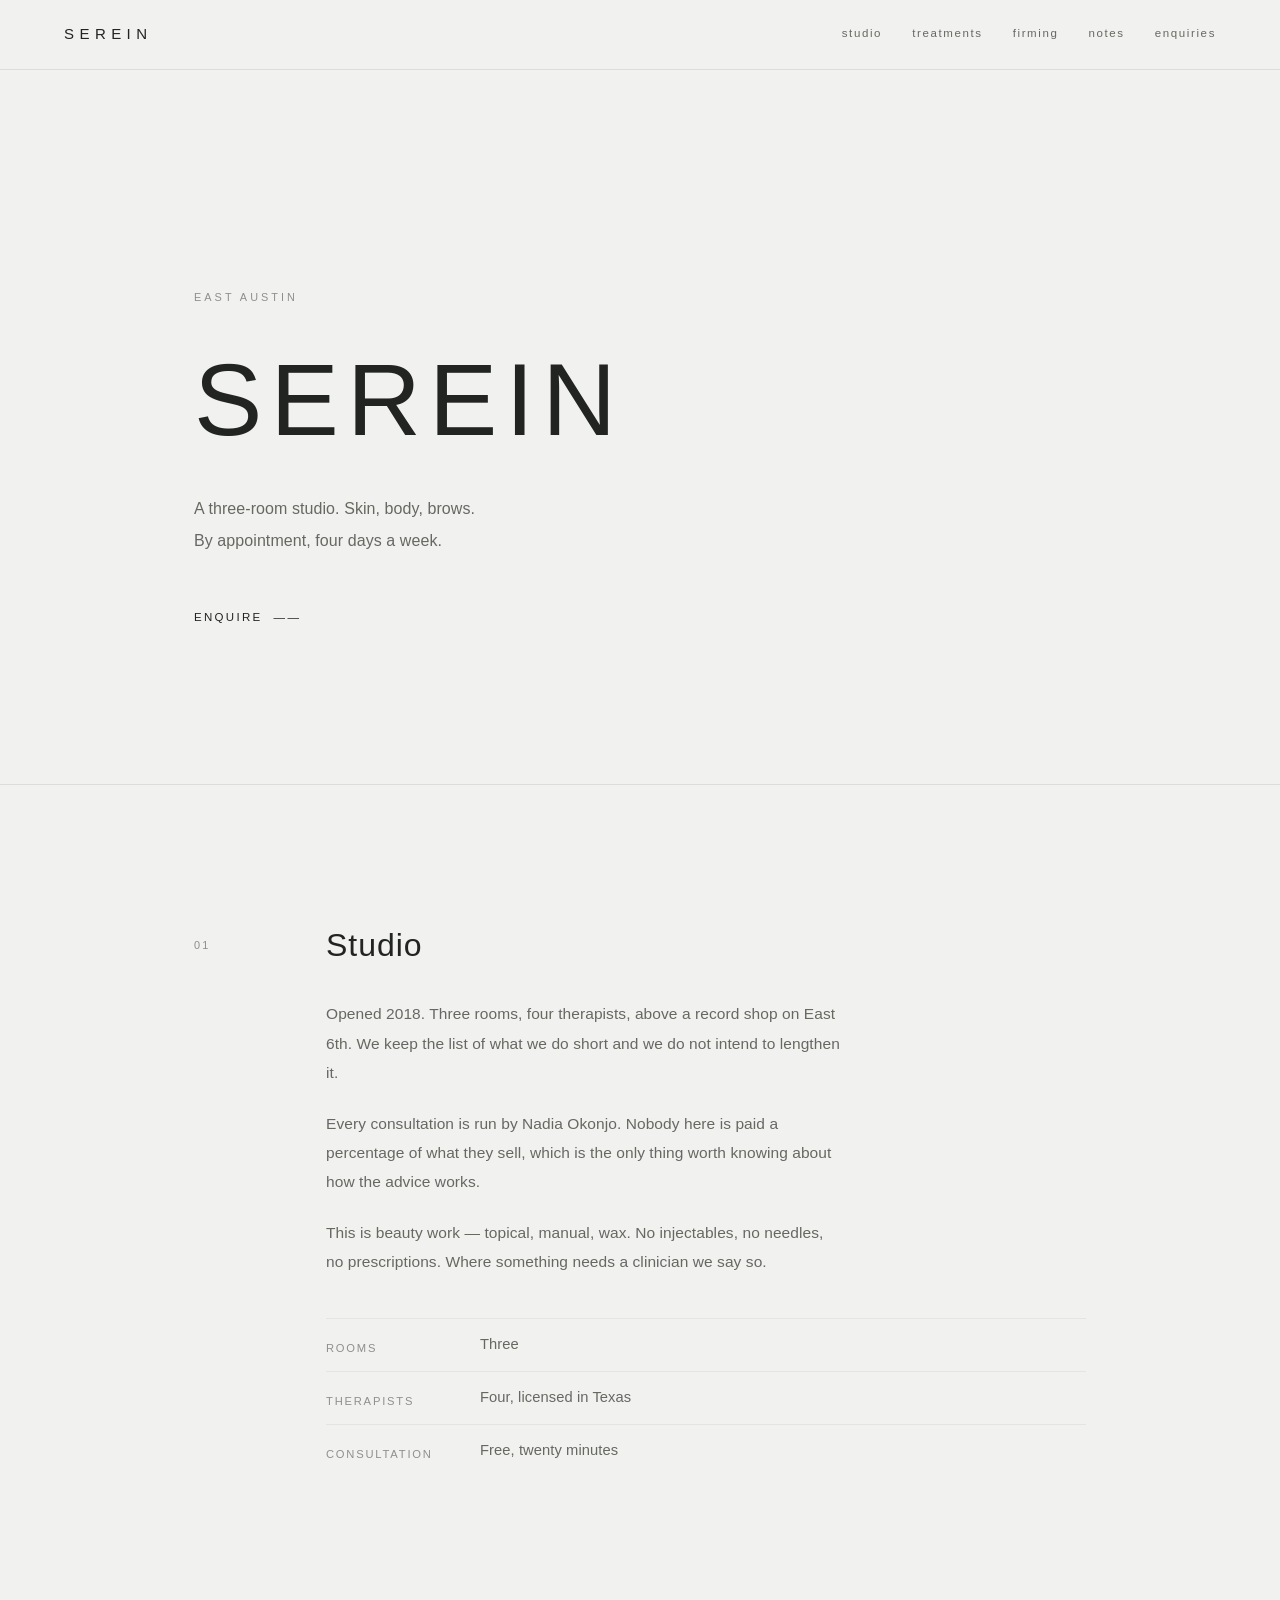
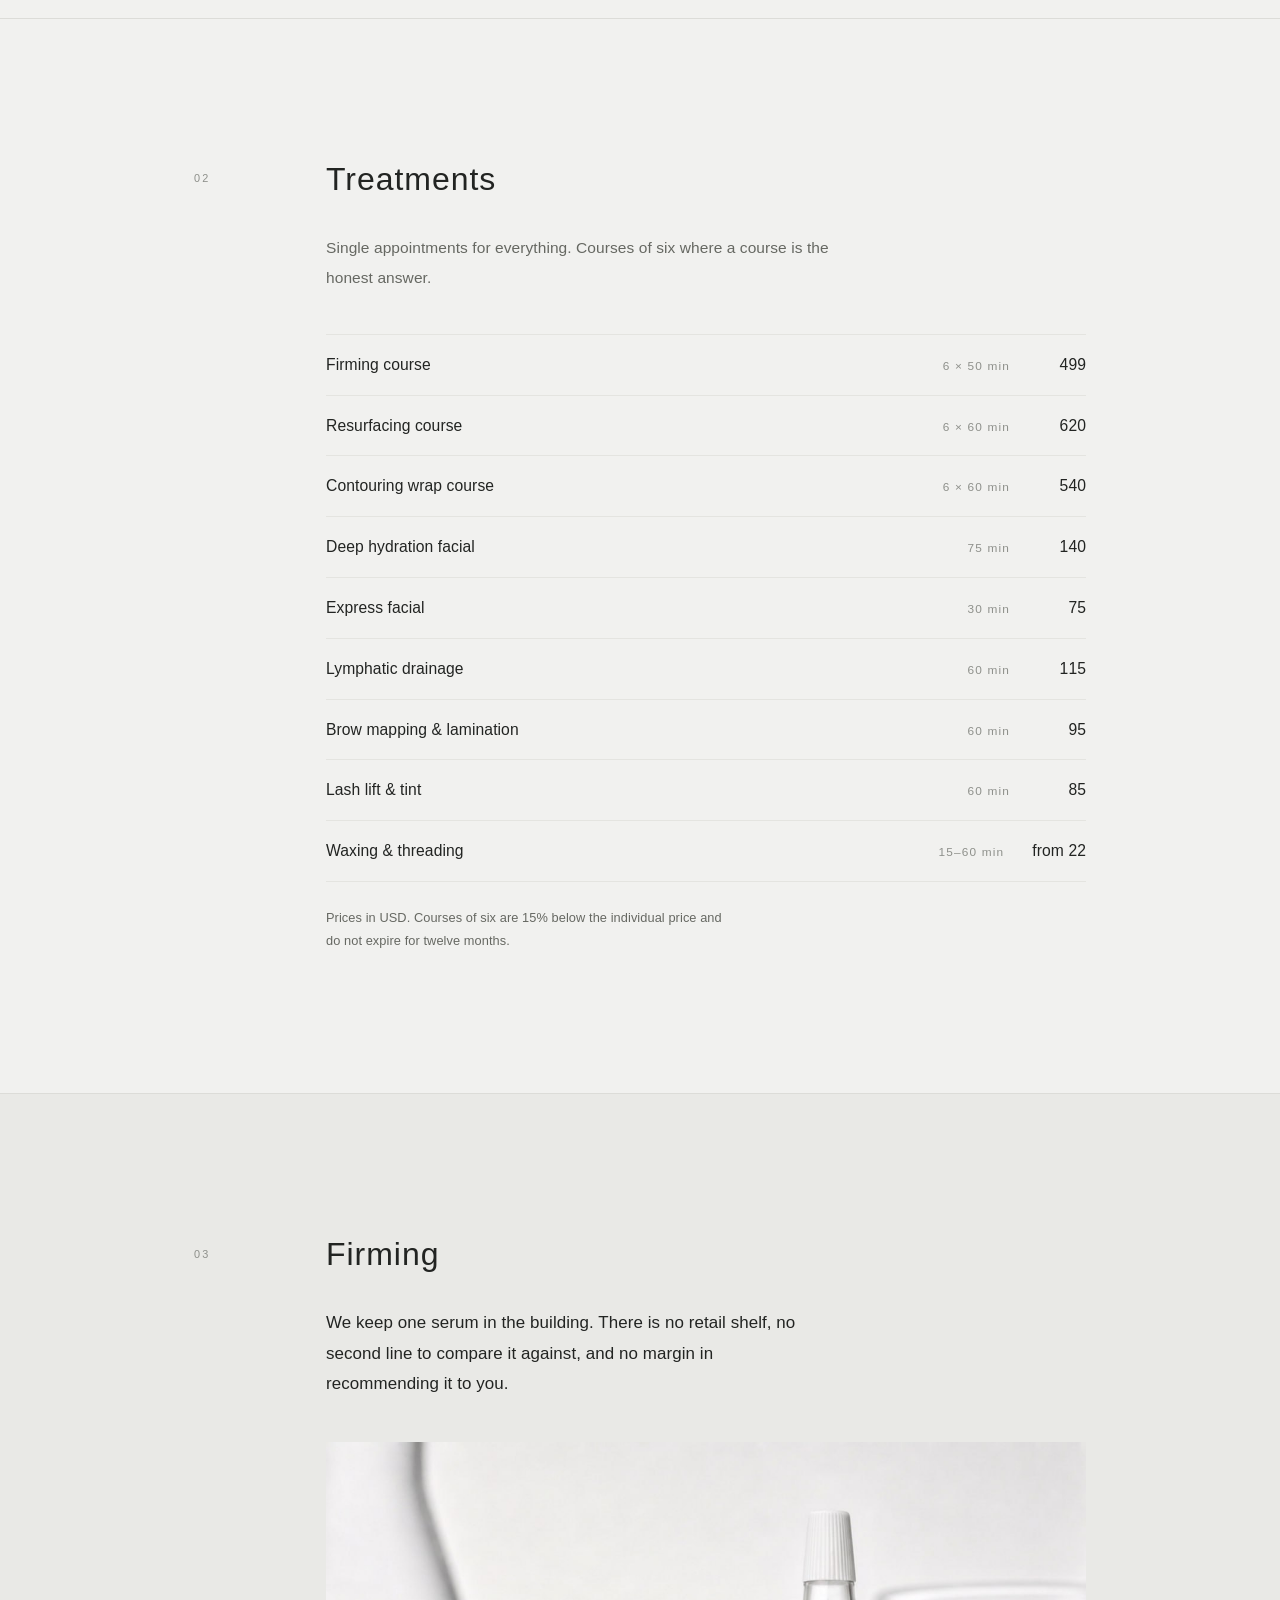
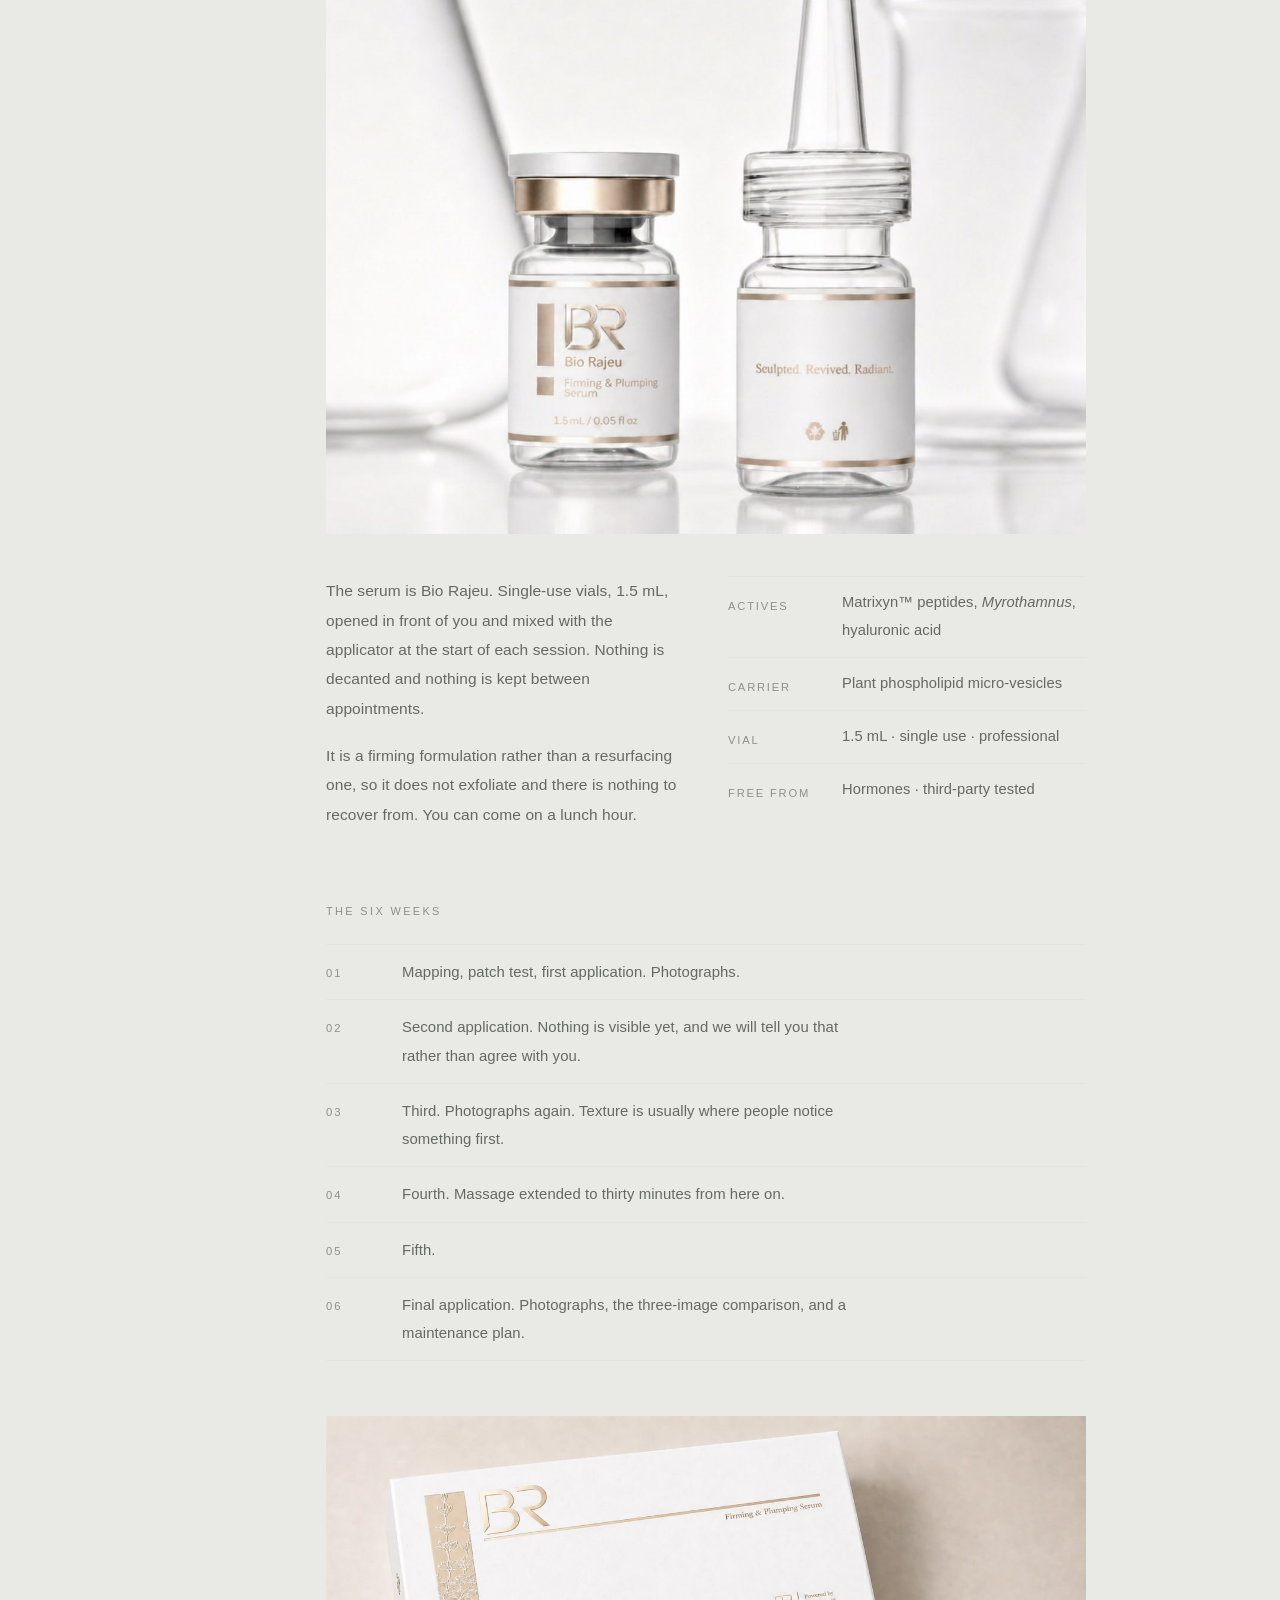
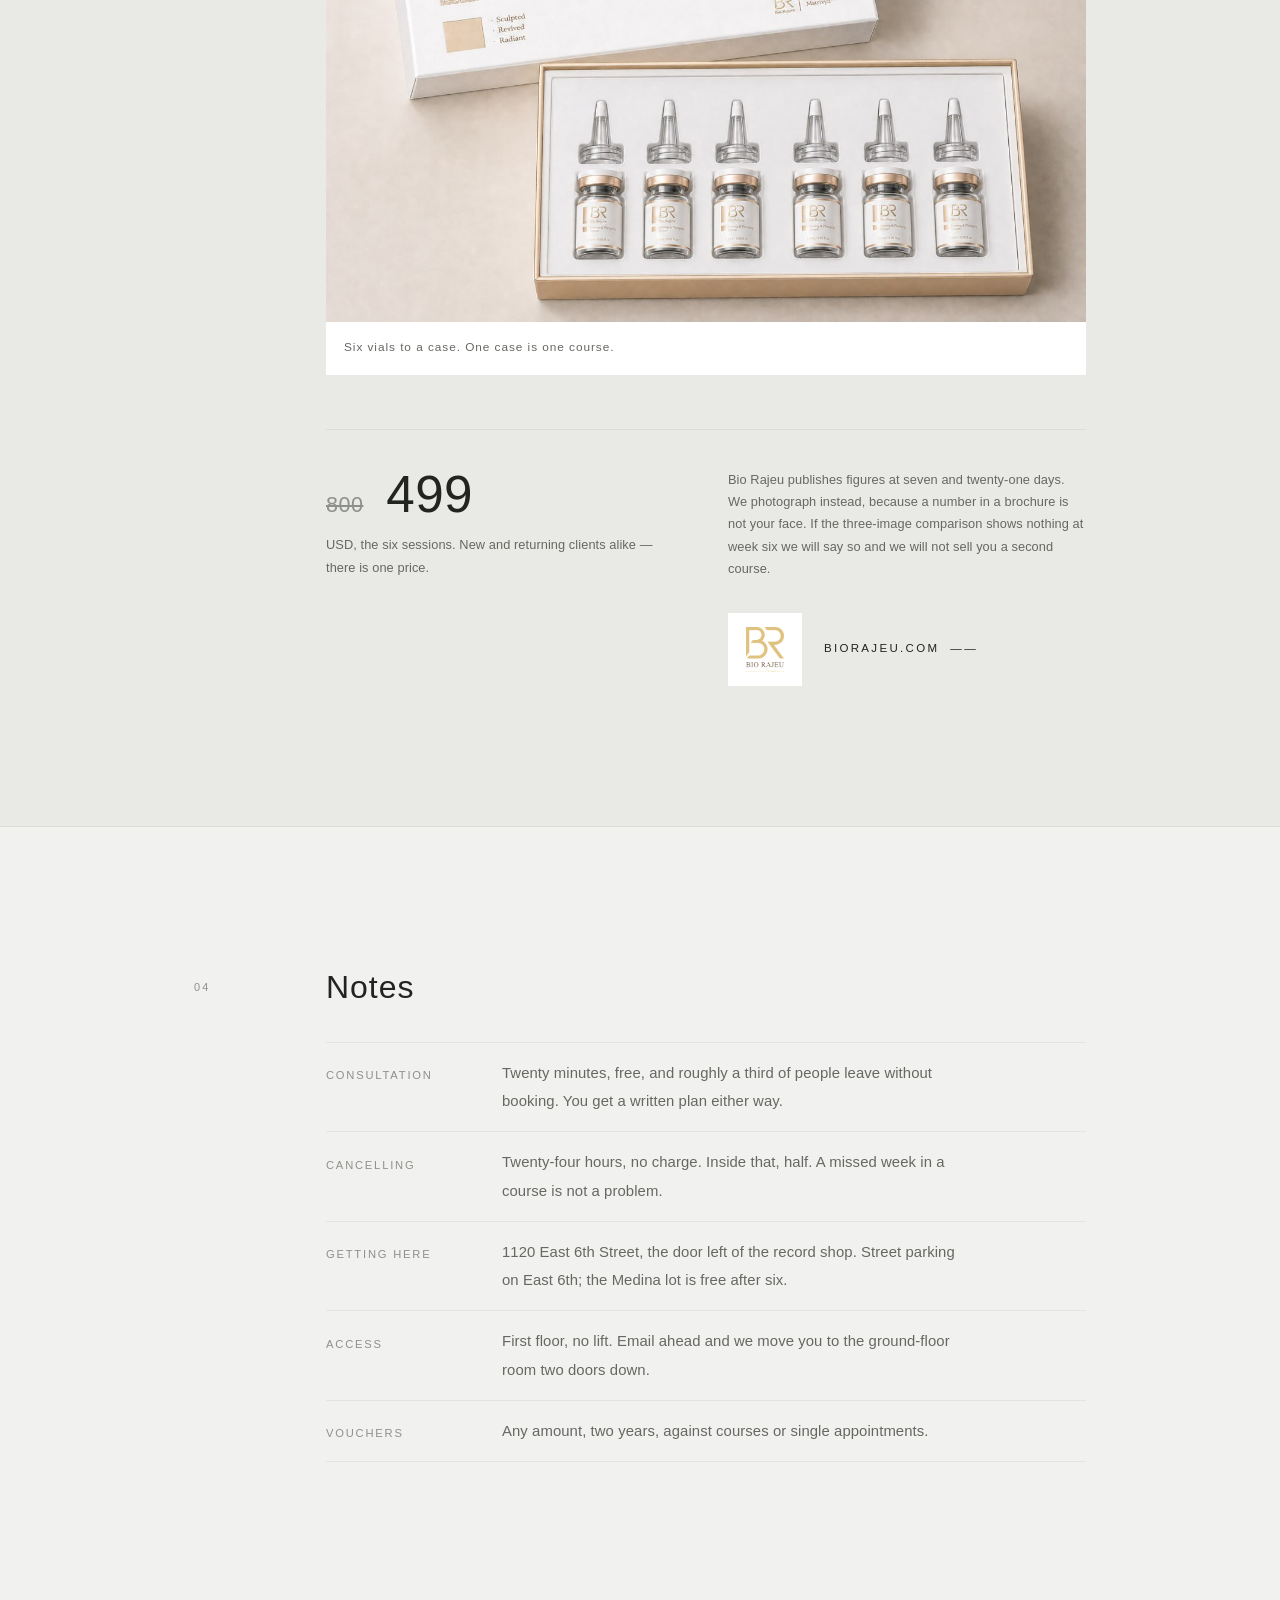
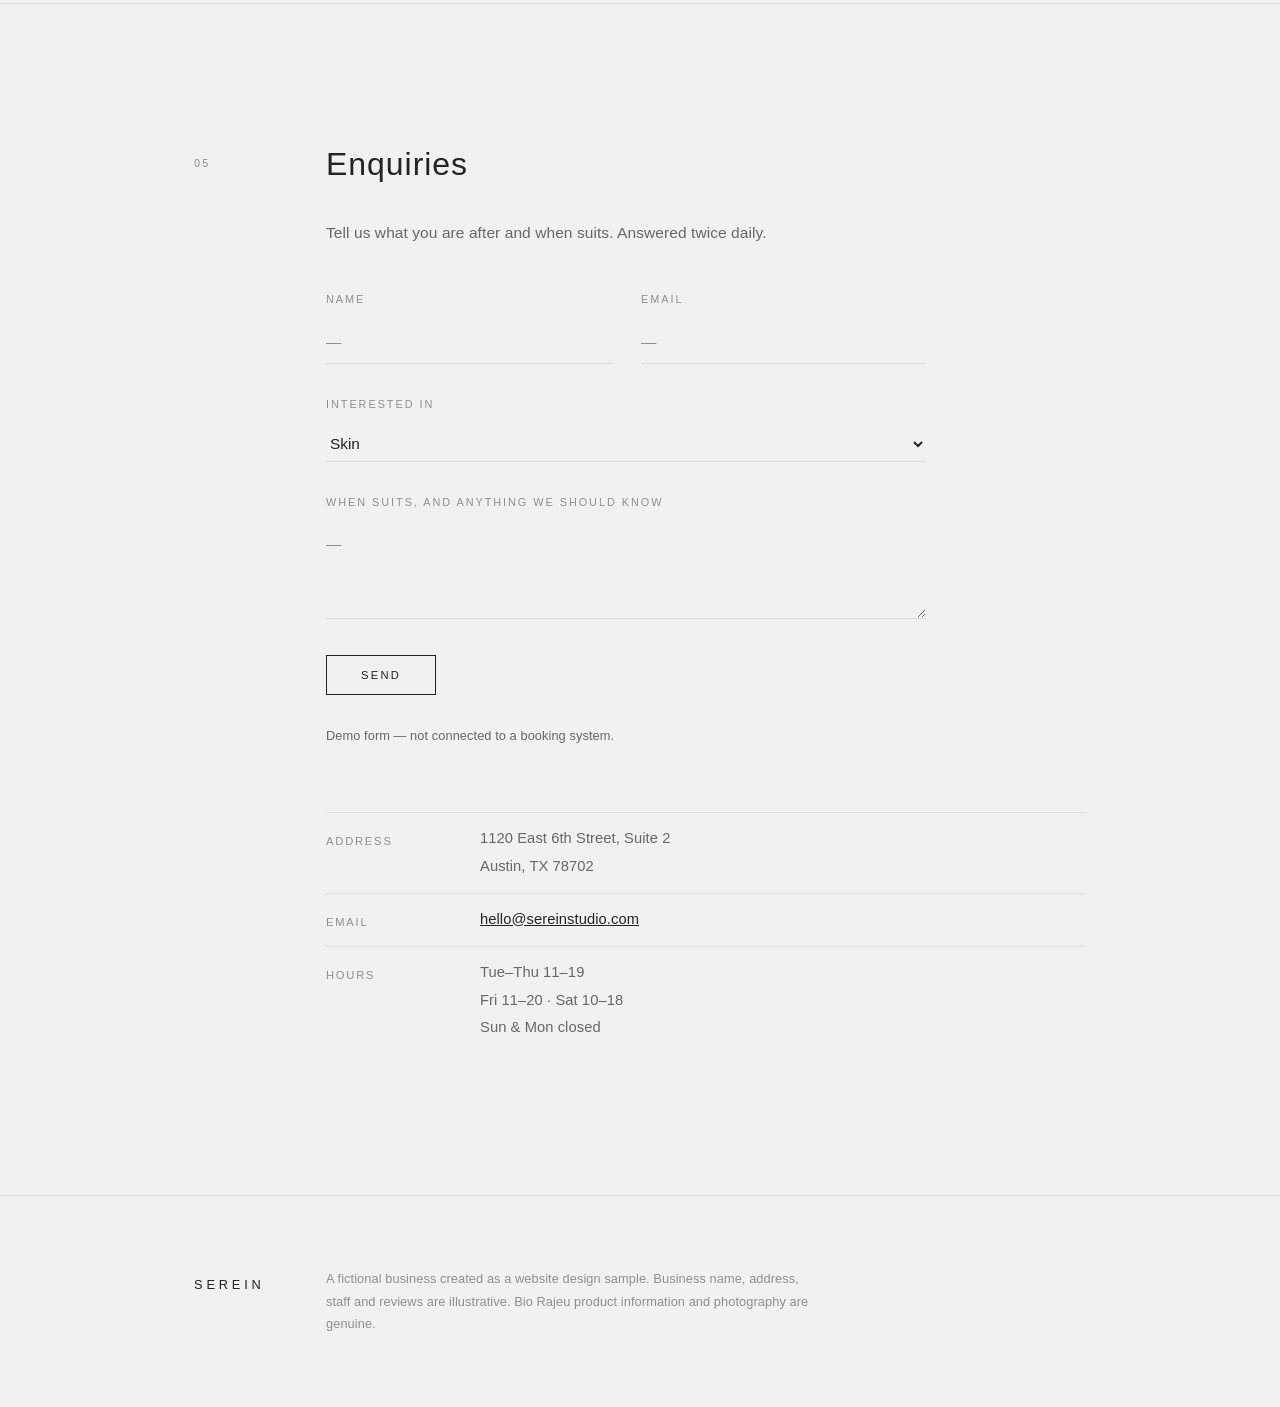
==== index.html @ 4572a334 "Rebuild Serein cold and rewrite its Bio Rajeu section Two problems with the editorial version: the s" ====
<!doctype html>
<html lang="en">
<head>
<meta charset="utf-8">
<meta name="viewport" content="width=device-width, initial-scale=1">
<meta name="robots" content="noindex, nofollow">
<title>Serein — Aesthetic Studio, Austin</title>
<meta name="description" content="A three-room studio in East Austin. Skin, body, brows. By appointment.">
<link rel="stylesheet" href="style.css">
</head>
<body>

<header class="bar" id="bar">
  <a class="mark" href="#top">Serein</a>
  <nav class="bar-nav" id="barNav">
    <a href="#studio">studio</a>
    <a href="#treatments">treatments</a>
    <a href="#firming">firming</a>
    <a href="#notes">notes</a>
    <a href="#enquiries">enquiries</a>
  </nav>
  <button class="burger" id="burger" aria-label="Menu" aria-expanded="false">
    <span></span><span></span>
  </button>
</header>

<main id="top">

  <!-- ============ OPENING ============ -->
  <section class="open">
    <p class="place">East Austin</p>
    <h1>Serein</h1>
    <p class="line">A three-room studio. Skin, body, brows.<br>By appointment, four days a week.</p>
    <a class="quiet-link" href="#enquiries">Enquire &nbsp;&mdash;&mdash;</a>
  </section>

  <!-- ============ 01 STUDIO ============ -->
  <section class="sec" id="studio">
    <p class="n">01</p>
    <div class="c">
      <h2>Studio</h2>
      <p class="body">Opened 2018. Three rooms, four therapists, above a record shop on East 6th. We keep the list of what we do short and we do not intend to lengthen it.</p>
      <p class="body">Every consultation is run by Nadia Okonjo. Nobody here is paid a percentage of what they sell, which is the only thing worth knowing about how the advice works.</p>
      <p class="body">This is beauty work — topical, manual, wax. No injectables, no needles, no prescriptions. Where something needs a clinician we say so.</p>
      <dl class="pairs">
        <div><dt>Rooms</dt><dd>Three</dd></div>
        <div><dt>Therapists</dt><dd>Four, licensed in Texas</dd></div>
        <div><dt>Consultation</dt><dd>Free, twenty minutes</dd></div>
      </dl>
    </div>
  </section>

  <!-- ============ 02 TREATMENTS ============ -->
  <section class="sec" id="treatments">
    <p class="n">02</p>
    <div class="c">
      <h2>Treatments</h2>
      <p class="body">Single appointments for everything. Courses of six where a course is the honest answer.</p>

      <ul class="list">
        <li><span>Firming course</span><i>6 × 50 min</i><b>499</b></li>
        <li><span>Resurfacing course</span><i>6 × 60 min</i><b>620</b></li>
        <li><span>Contouring wrap course</span><i>6 × 60 min</i><b>540</b></li>
        <li><span>Deep hydration facial</span><i>75 min</i><b>140</b></li>
        <li><span>Express facial</span><i>30 min</i><b>75</b></li>
        <li><span>Lymphatic drainage</span><i>60 min</i><b>115</b></li>
        <li><span>Brow mapping &amp; lamination</span><i>60 min</i><b>95</b></li>
        <li><span>Lash lift &amp; tint</span><i>60 min</i><b>85</b></li>
        <li><span>Waxing &amp; threading</span><i>15–60 min</i><b>from 22</b></li>
      </ul>
      <p class="fine">Prices in USD. Courses of six are 15% below the individual price and do not expire for twelve months.</p>
    </div>
  </section>

  <!-- ============================================================
       03 — THE ONE BIO RAJEU SECTION
       ============================================================ -->
  <section class="sec firming" id="firming">
    <p class="n">03</p>
    <div class="c">
      <h2>Firming</h2>
      <p class="body lead">We keep one serum in the building. There is no retail shelf, no second line to compare it against, and no margin in recommending it to you.</p>

      <figure class="plate-fig">
        <img src="img/serum-vials.jpg" alt="A Bio Rajeu serum vial beside its applicator" width="1280" height="1160" loading="lazy">
      </figure>

      <div class="two">
        <div>
          <p class="body">The serum is Bio Rajeu. Single-use vials, 1.5&nbsp;mL, opened in front of you and mixed with the applicator at the start of each session. Nothing is decanted and nothing is kept between appointments.</p>
          <p class="body">It is a firming formulation rather than a resurfacing one, so it does not exfoliate and there is nothing to recover from. You can come on a lunch hour.</p>
        </div>
        <div>
          <dl class="pairs tight">
            <div><dt>Actives</dt><dd>Matrixyn™ peptides, <em>Myrothamnus</em>, hyaluronic acid</dd></div>
            <div><dt>Carrier</dt><dd>Plant phospholipid micro-vesicles</dd></div>
            <div><dt>Vial</dt><dd>1.5 mL · single use · professional</dd></div>
            <div><dt>Free from</dt><dd>Hormones · third-party tested</dd></div>
          </dl>
        </div>
      </div>

      <p class="sub">The six weeks</p>
      <ol class="weeks">
        <li><span>01</span><p>Mapping, patch test, first application. Photographs.</p></li>
        <li><span>02</span><p>Second application. Nothing is visible yet, and we will tell you that rather than agree with you.</p></li>
        <li><span>03</span><p>Third. Photographs again. Texture is usually where people notice something first.</p></li>
        <li><span>04</span><p>Fourth. Massage extended to thirty minutes from here on.</p></li>
        <li><span>05</span><p>Fifth.</p></li>
        <li><span>06</span><p>Final application. Photographs, the three-image comparison, and a maintenance plan.</p></li>
      </ol>

      <figure class="plate-fig wide">
        <img src="img/serum-kit.jpg" alt="The Bio Rajeu professional kit, six vials to a case" width="1280" height="853" loading="lazy">
        <figcaption>Six vials to a case. One case is one course.</figcaption>
      </figure>

      <div class="two bottom">
        <div>
          <p class="cost"><s>800</s> 499</p>
          <p class="fine">USD, the six sessions. New and returning clients alike — there is one price.</p>
        </div>
        <div>
          <p class="fine">Bio Rajeu publishes figures at seven and twenty-one days. We photograph instead, because a number in a brochure is not your face. If the three-image comparison shows nothing at week six we will say so and we will not sell you a second course.</p>
          <p class="brand-row">
            <img class="br-logo" src="img/br-logo.png" alt="Bio Rajeu" width="420" height="498">
            <a class="quiet-link" href="https://biorajeu.com" rel="noopener">biorajeu.com &nbsp;&mdash;&mdash;</a>
          </p>
        </div>
      </div>
    </div>
  </section>

  <!-- ============ 04 NOTES ============ -->
  <section class="sec" id="notes">
    <p class="n">04</p>
    <div class="c">
      <h2>Notes</h2>
      <dl class="notes">
        <div><dt>Consultation</dt><dd>Twenty minutes, free, and roughly a third of people leave without booking. You get a written plan either way.</dd></div>
        <div><dt>Cancelling</dt><dd>Twenty-four hours, no charge. Inside that, half. A missed week in a course is not a problem.</dd></div>
        <div><dt>Getting here</dt><dd>1120 East 6th Street, the door left of the record shop. Street parking on East 6th; the Medina lot is free after six.</dd></div>
        <div><dt>Access</dt><dd>First floor, no lift. Email ahead and we move you to the ground-floor room two doors down.</dd></div>
        <div><dt>Vouchers</dt><dd>Any amount, two years, against courses or single appointments.</dd></div>
      </dl>
    </div>
  </section>

  <!-- ============ 05 ENQUIRIES ============ -->
  <section class="sec" id="enquiries">
    <p class="n">05</p>
    <div class="c">
      <h2>Enquiries</h2>
      <p class="body">Tell us what you are after and when suits. Answered twice daily.</p>
      <form class="form" onsubmit="return false;">
        <div class="f2">
          <label>Name<input type="text" placeholder="—" required></label>
          <label>Email<input type="email" placeholder="—" required></label>
        </div>
        <label>Interested in
          <select>
            <option>Skin</option>
            <option>Body</option>
            <option>Brows &amp; lashes</option>
            <option>Waxing &amp; threading</option>
            <option>Firming course</option>
            <option>Consultation only</option>
          </select>
        </label>
        <label>When suits, and anything we should know<textarea rows="3" placeholder="—"></textarea></label>
        <button class="btn" type="submit">Send</button>
        <p class="fine">Demo form — not connected to a booking system.</p>
      </form>

      <dl class="pairs wide-pairs">
        <div><dt>Address</dt><dd>1120 East 6th Street, Suite 2<br>Austin, TX 78702</dd></div>
        <div><dt>Email</dt><dd><a href="mailto:hello@sereinstudio.com">hello@sereinstudio.com</a></dd></div>
        <div><dt>Hours</dt><dd>Tue–Thu 11–19<br>Fri 11–20 · Sat 10–18<br>Sun &amp; Mon closed</dd></div>
      </dl>
    </div>
  </section>

</main>

<footer class="foot">
  <p class="mark">Serein</p>
  <p class="fine">A fictional business created as a website design sample. Business name, address, staff and reviews are illustrative. Bio Rajeu product information and photography are genuine.</p>
</footer>

<script src="script.js"></script>
</body>
</html>
---- style.css ----
/* Serein Aesthetic Studio — demo site
   Cool neutral, no accent colour. Light weights, small type, wide leading,
   hairlines only. Section numbers sit in the left margin; nothing is boxed,
   filled or shadowed.
   System fonts and local images only — runs fully offline. */

:root{
  --bg:#F1F1EF;
  --bg-2:#E9E9E6;
  --white:#FFFFFF;
  --ink:#222422;
  --grey:#666862;          /* 5.0 on --bg, 4.6 on --bg-2 */
  --faint:#8E908B;         /* decorative only */
  --line:#DCDCD8;
  --line-2:#E4E4E0;
  --sans:-apple-system,BlinkMacSystemFont,"Segoe UI",Roboto,"Helvetica Neue",Arial,sans-serif;
  --pad:clamp(24px,5vw,64px);
  --col:760px;
  --gut:44px;
}

*{box-sizing:border-box;margin:0;padding:0}
html{scroll-behavior:smooth}
body{
  background:var(--bg);
  color:var(--ink);
  font-family:var(--sans);
  font-size:15.5px;
  font-weight:400;
  line-height:1.9;
  letter-spacing:.005em;
  -webkit-font-smoothing:antialiased;
}
img{display:block;max-width:100%;height:auto}
a{color:inherit}

/* ============ TOP BAR ============ */
.bar{
  position:sticky;top:0;z-index:40;
  display:flex;align-items:center;justify-content:space-between;gap:20px;
  padding:20px var(--pad);
  background:var(--bg);border-bottom:1px solid var(--line);
}
.mark{
  font-size:.94rem;font-weight:400;letter-spacing:.36em;text-transform:uppercase;
  text-decoration:none;
}
.bar-nav{display:flex;gap:30px}
.bar-nav a{
  text-decoration:none;font-size:.72rem;letter-spacing:.14em;
  color:var(--grey);transition:color .2s;
}
.bar-nav a:hover,.bar-nav a.here{color:var(--ink)}

/* ============ OPENING ============ */
.open{
  padding:clamp(90px,17vw,240px) var(--pad) clamp(80px,12vw,180px);
  max-width:calc(var(--col) + 88px + var(--gut) + var(--pad) * 2);
  margin:0 auto;
}
.place{font-size:.68rem;letter-spacing:.28em;text-transform:uppercase;color:var(--faint);margin-bottom:2.6rem}
.open h1{
  font-size:clamp(3rem,10vw,6.4rem);font-weight:300;
  letter-spacing:.08em;line-height:1;text-transform:uppercase;
}
.line{margin-top:2.6rem;font-size:1rem;color:var(--grey);line-height:1.95}
.quiet-link{
  display:inline-block;margin-top:3.2rem;text-decoration:none;
  font-size:.72rem;letter-spacing:.2em;text-transform:uppercase;color:var(--ink);
  transition:opacity .2s;
}
.quiet-link:hover{opacity:.55}

/* ============ SECTION SHELL ============ */
.sec{
  display:grid;grid-template-columns:88px minmax(0,var(--col));
  justify-content:center;gap:0 var(--gut);
  padding:clamp(70px,11vw,150px) var(--pad);
  border-top:1px solid var(--line);
}
.n{font-size:.68rem;letter-spacing:.2em;color:var(--faint);padding-top:.55rem}
.c{min-width:0}
.c h2{
  font-size:clamp(1.5rem,3vw,2rem);font-weight:300;letter-spacing:.03em;
  line-height:1.2;margin-bottom:2.2rem;
}
.body{color:var(--grey);margin-bottom:1.3rem;max-width:60ch}
.body.lead{color:var(--ink);font-size:1.06rem;line-height:1.8;max-width:52ch;margin-bottom:2.6rem}
.sub{
  font-size:.68rem;letter-spacing:.22em;text-transform:uppercase;color:var(--faint);
  margin:3.4rem 0 1.4rem;
}
.fine{font-size:.8rem;color:var(--grey);line-height:1.75;max-width:58ch}

/* ============ PAIRS ============ */
.pairs{margin-top:2.6rem}
.pairs > div{display:grid;grid-template-columns:130px 1fr;gap:24px;padding:12px 0;border-top:1px solid var(--line-2)}
.pairs dt{font-size:.7rem;letter-spacing:.16em;text-transform:uppercase;color:var(--faint);padding-top:.42rem}
.pairs dd{font-size:.92rem;color:var(--grey)}
.pairs dd em{font-style:italic}
.pairs.tight{margin-top:0}
.pairs.tight > div{grid-template-columns:96px 1fr;gap:18px}
.wide-pairs{margin-top:4rem}
.wide-pairs dd a{color:var(--ink)}
.wide-pairs dd a:hover{opacity:.6}

/* ============ TREATMENT LIST ============ */
.list{list-style:none;margin-top:2.6rem}
.list li{
  display:grid;grid-template-columns:1fr auto auto;gap:0 28px;align-items:baseline;
  padding:15px 0;border-top:1px solid var(--line-2);
}
.list li:last-child{border-bottom:1px solid var(--line-2)}
.list span{font-size:.98rem}
.list i{font-style:normal;font-size:.74rem;letter-spacing:.1em;color:var(--faint);white-space:nowrap}
.list b{font-weight:400;font-size:.98rem;min-width:5.5ch;text-align:right;white-space:nowrap}
.list + .fine{margin-top:1.6rem}

/* ============ FIRMING — the one Bio Rajeu section ============ */
.firming{background:var(--bg-2)}
.plate-fig{margin:0 0 2.6rem;background:var(--white)}
.plate-fig img{width:100%}
.plate-fig.wide{margin:3.4rem 0 2.6rem}
.plate-fig figcaption{
  font-size:.74rem;letter-spacing:.08em;color:var(--grey);
  padding:14px 18px 16px;
}
.two{display:grid;grid-template-columns:1fr 1fr;gap:var(--gut)}
.two .body{margin-bottom:1.1rem}
.two.bottom{margin-top:3.4rem;padding-top:2.4rem;border-top:1px solid var(--line);align-items:start}
.cost{font-size:clamp(2.2rem,5vw,3.2rem);font-weight:300;letter-spacing:.01em;line-height:1;margin-bottom:.9rem}
.cost s{font-size:.42em;color:var(--faint);margin-right:.5rem;font-weight:400}
.brand-row{display:flex;align-items:center;gap:22px;flex-wrap:wrap;margin-top:2rem}
/* the packaging is white with gold foil, so the mark sits on white rather than a dark plate */
.br-logo{width:74px;height:auto;background:var(--white);padding:14px 18px}
.brand-row .quiet-link{margin-top:0}

.weeks{list-style:none}
.weeks li{
  display:grid;grid-template-columns:56px 1fr;gap:20px;align-items:baseline;
  padding:13px 0;border-top:1px solid var(--line-2);
}
.weeks li:last-child{border-bottom:1px solid var(--line-2)}
.weeks span{font-size:.7rem;letter-spacing:.18em;color:var(--faint)}
.weeks p{font-size:.93rem;color:var(--grey);max-width:56ch}

/* ============ NOTES ============ */
.notes > div{display:grid;grid-template-columns:150px 1fr;gap:26px;padding:16px 0;border-top:1px solid var(--line-2)}
.notes > div:last-child{border-bottom:1px solid var(--line-2)}
.notes dt{font-size:.7rem;letter-spacing:.16em;text-transform:uppercase;color:var(--faint);padding-top:.42rem}
.notes dd{font-size:.93rem;color:var(--grey);max-width:56ch}

/* ============ FORM ============ */
.form{display:grid;gap:30px;max-width:600px;margin-top:2.6rem}
.f2{display:grid;grid-template-columns:1fr 1fr;gap:30px}
.form label{
  display:block;font-size:.68rem;letter-spacing:.18em;text-transform:uppercase;color:var(--faint);
}
.form input,.form select,.form textarea{
  width:100%;margin-top:11px;padding:8px 0;
  background:transparent;border:0;border-bottom:1px solid var(--line);border-radius:0;
  font-family:var(--sans);font-size:.96rem;color:var(--ink);line-height:1.7;
  text-transform:none;letter-spacing:normal;
}
.form input::placeholder,.form textarea::placeholder{color:var(--faint)}
.form input:focus,.form select:focus,.form textarea:focus{outline:0;border-bottom-color:var(--ink)}
.form textarea{resize:vertical}
.btn{
  justify-self:start;background:transparent;color:var(--ink);
  border:1px solid var(--ink);padding:13px 34px;cursor:pointer;
  font-family:var(--sans);font-size:.7rem;letter-spacing:.2em;text-transform:uppercase;
  transition:background .2s,color .2s;
}
.btn:hover{background:var(--ink);color:var(--bg)}

/* ============ FOOTER ============ */
.foot{
  border-top:1px solid var(--line);
  padding:clamp(44px,6vw,72px) var(--pad);
  display:grid;grid-template-columns:88px minmax(0,var(--col));
  justify-content:center;gap:0 var(--gut);
}
.foot .mark{font-size:.8rem;letter-spacing:.3em;padding-top:.3rem}
.foot .fine{color:var(--faint);max-width:70ch}

/* ============ MOBILE ============ */
.burger{display:none;background:none;border:0;cursor:pointer;padding:8px;flex:none}
.burger span{display:block;width:20px;height:1px;background:var(--ink);margin:5px 0;transition:transform .25s,opacity .25s}
.burger[aria-expanded="true"] span:nth-child(1){transform:translateY(3px) rotate(45deg)}
.burger[aria-expanded="true"] span:nth-child(2){transform:translateY(-3px) rotate(-45deg)}

@media (max-width:900px){
  .two,.f2{grid-template-columns:1fr}
  .two.bottom{gap:2.4rem}
}
@media (max-width:760px){
  body{font-size:15px}
  .burger{display:block}
  .bar-nav{
    position:absolute;top:100%;left:0;right:0;
    flex-direction:column;gap:0;display:none;
    background:var(--bg);border-bottom:1px solid var(--line);
    padding:4px var(--pad) 20px;
  }
  .bar-nav.open{display:flex}
  .bar-nav a{padding:14px 0;border-bottom:1px solid var(--line-2);font-size:.82rem}
  .sec,.foot{grid-template-columns:1fr;gap:0}
  .n{margin-bottom:1rem;padding-top:0}
  .foot .mark{margin-bottom:1.4rem}
  .pairs > div,.notes > div{grid-template-columns:1fr;gap:4px}
  .pairs.tight > div{grid-template-columns:1fr}
  .pairs dt,.notes dt{padding-top:0}
  .list li{grid-template-columns:1fr auto;gap:0 18px}
  .list i{grid-column:1;font-size:.72rem}
  .list b{grid-row:1 / span 2}
  .weeks li{grid-template-columns:40px 1fr;gap:14px}
}

@media (prefers-reduced-motion:reduce){
  html{scroll-behavior:auto}
  *{transition:none!important}
}
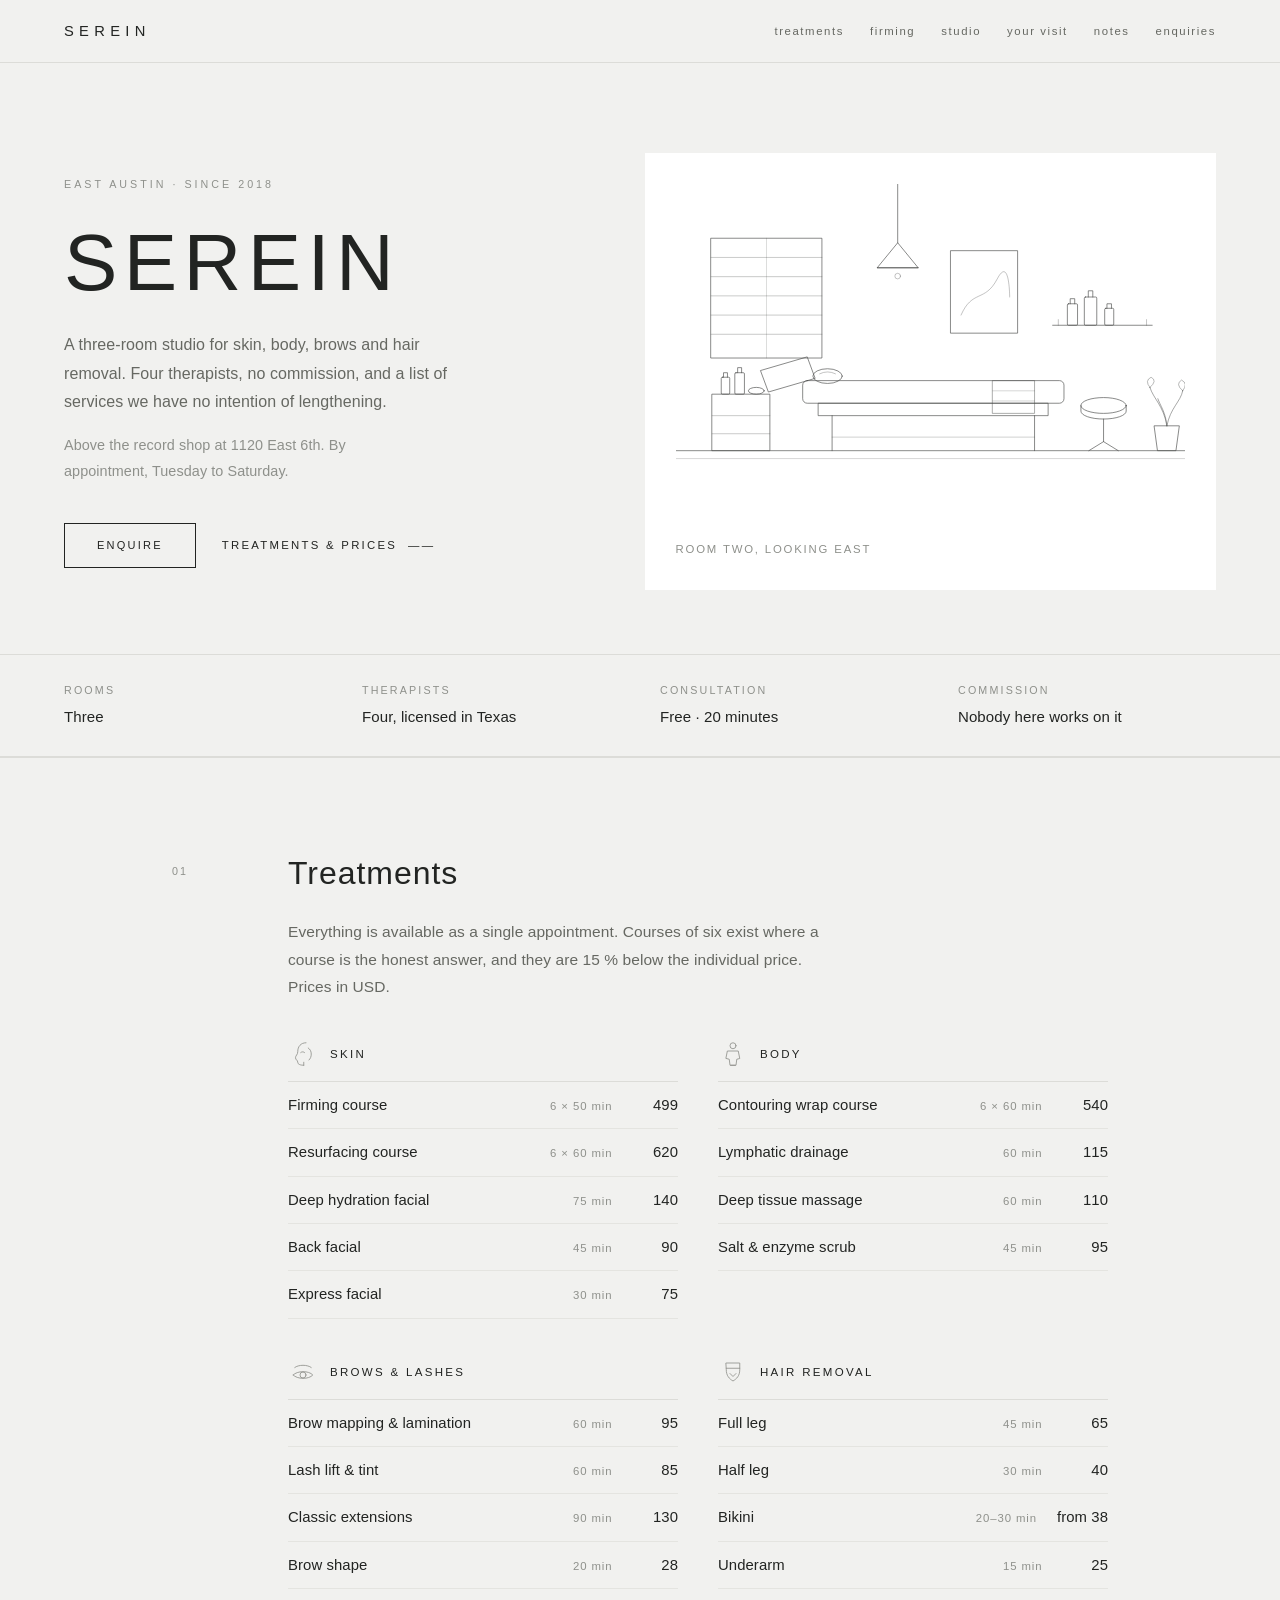
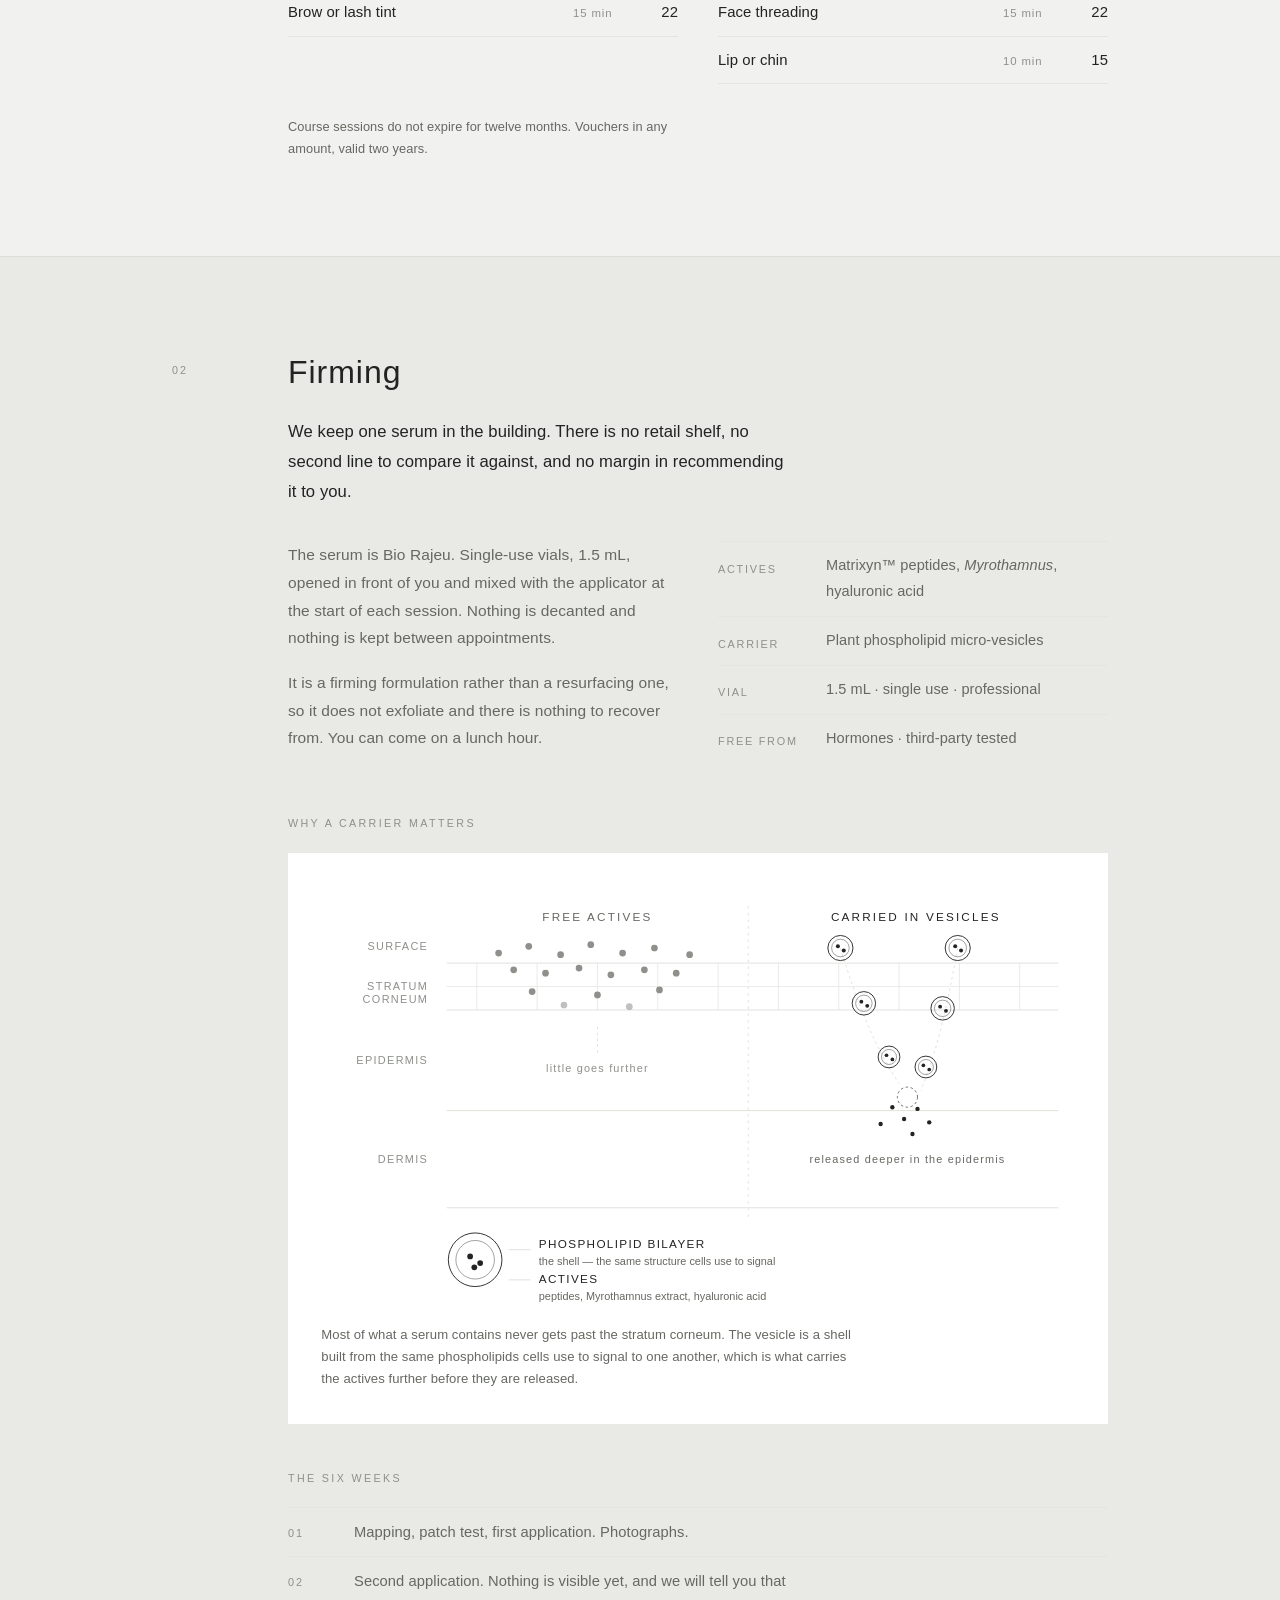
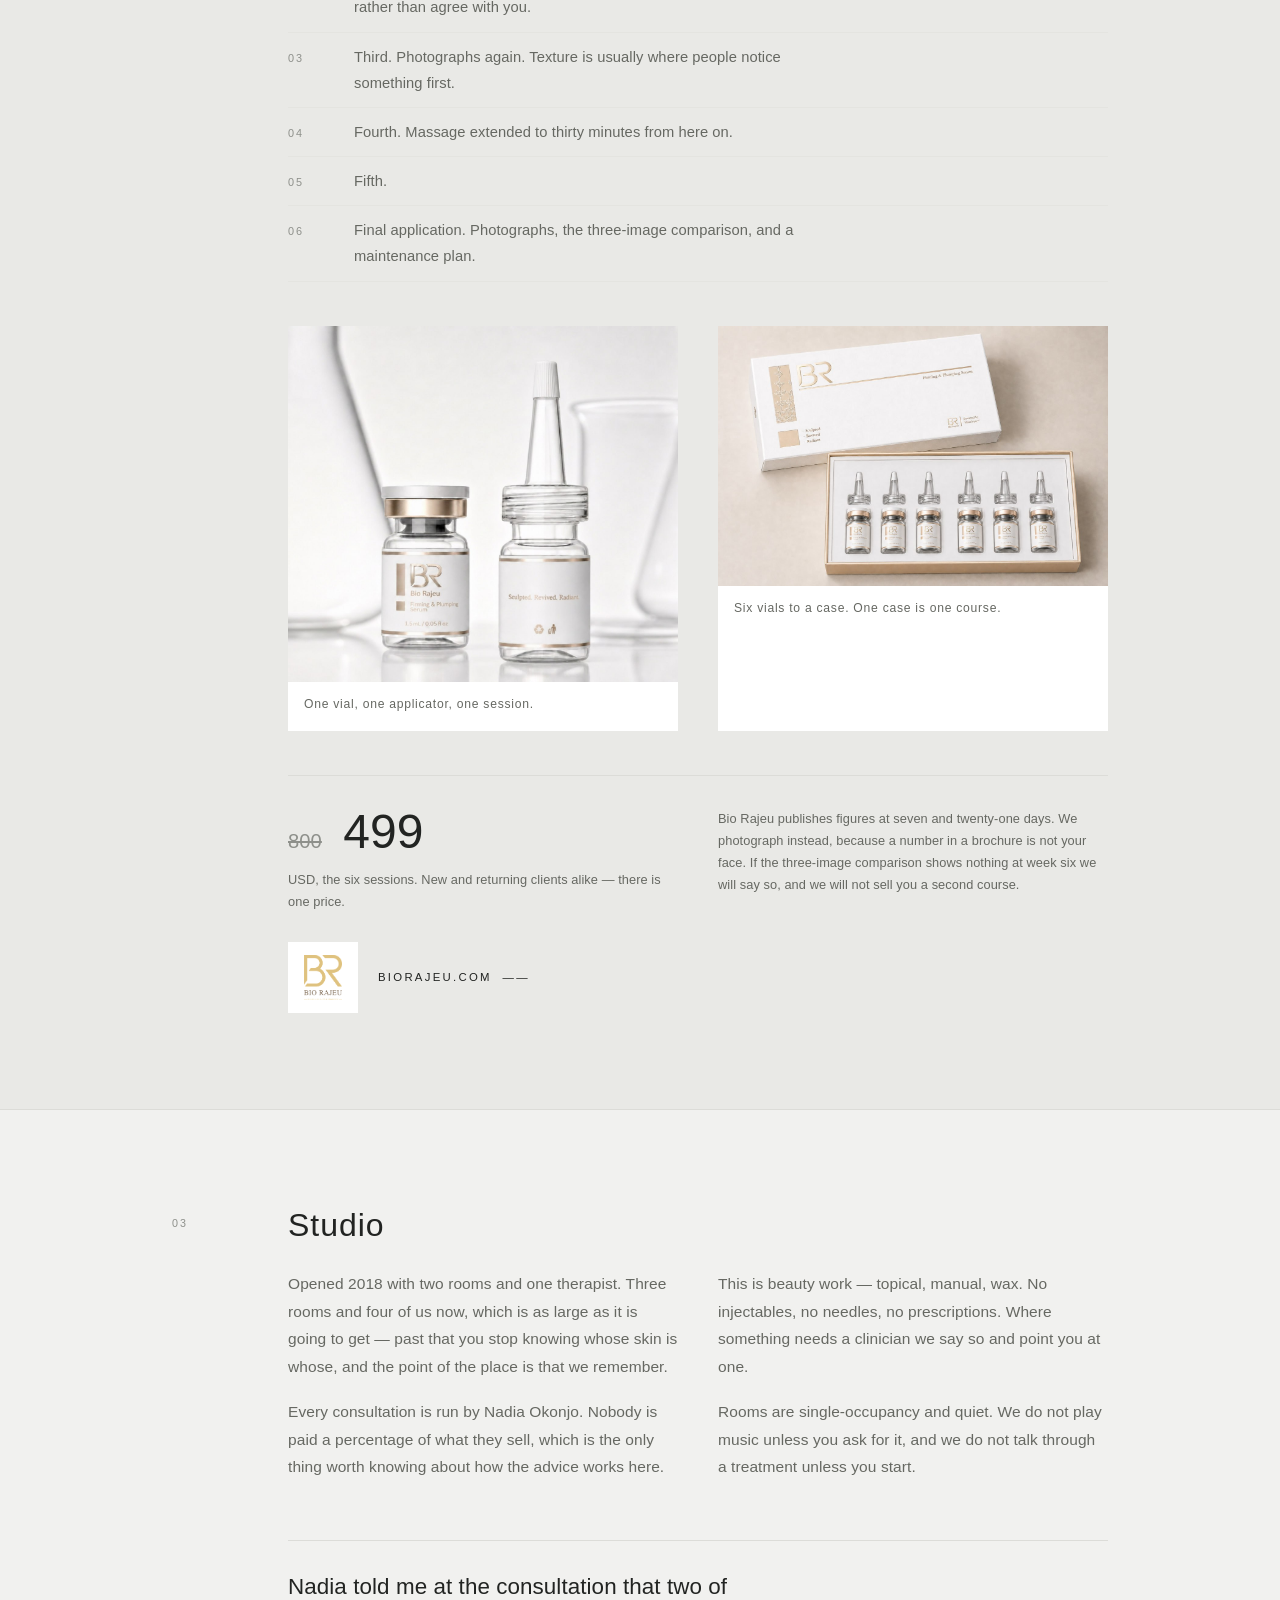
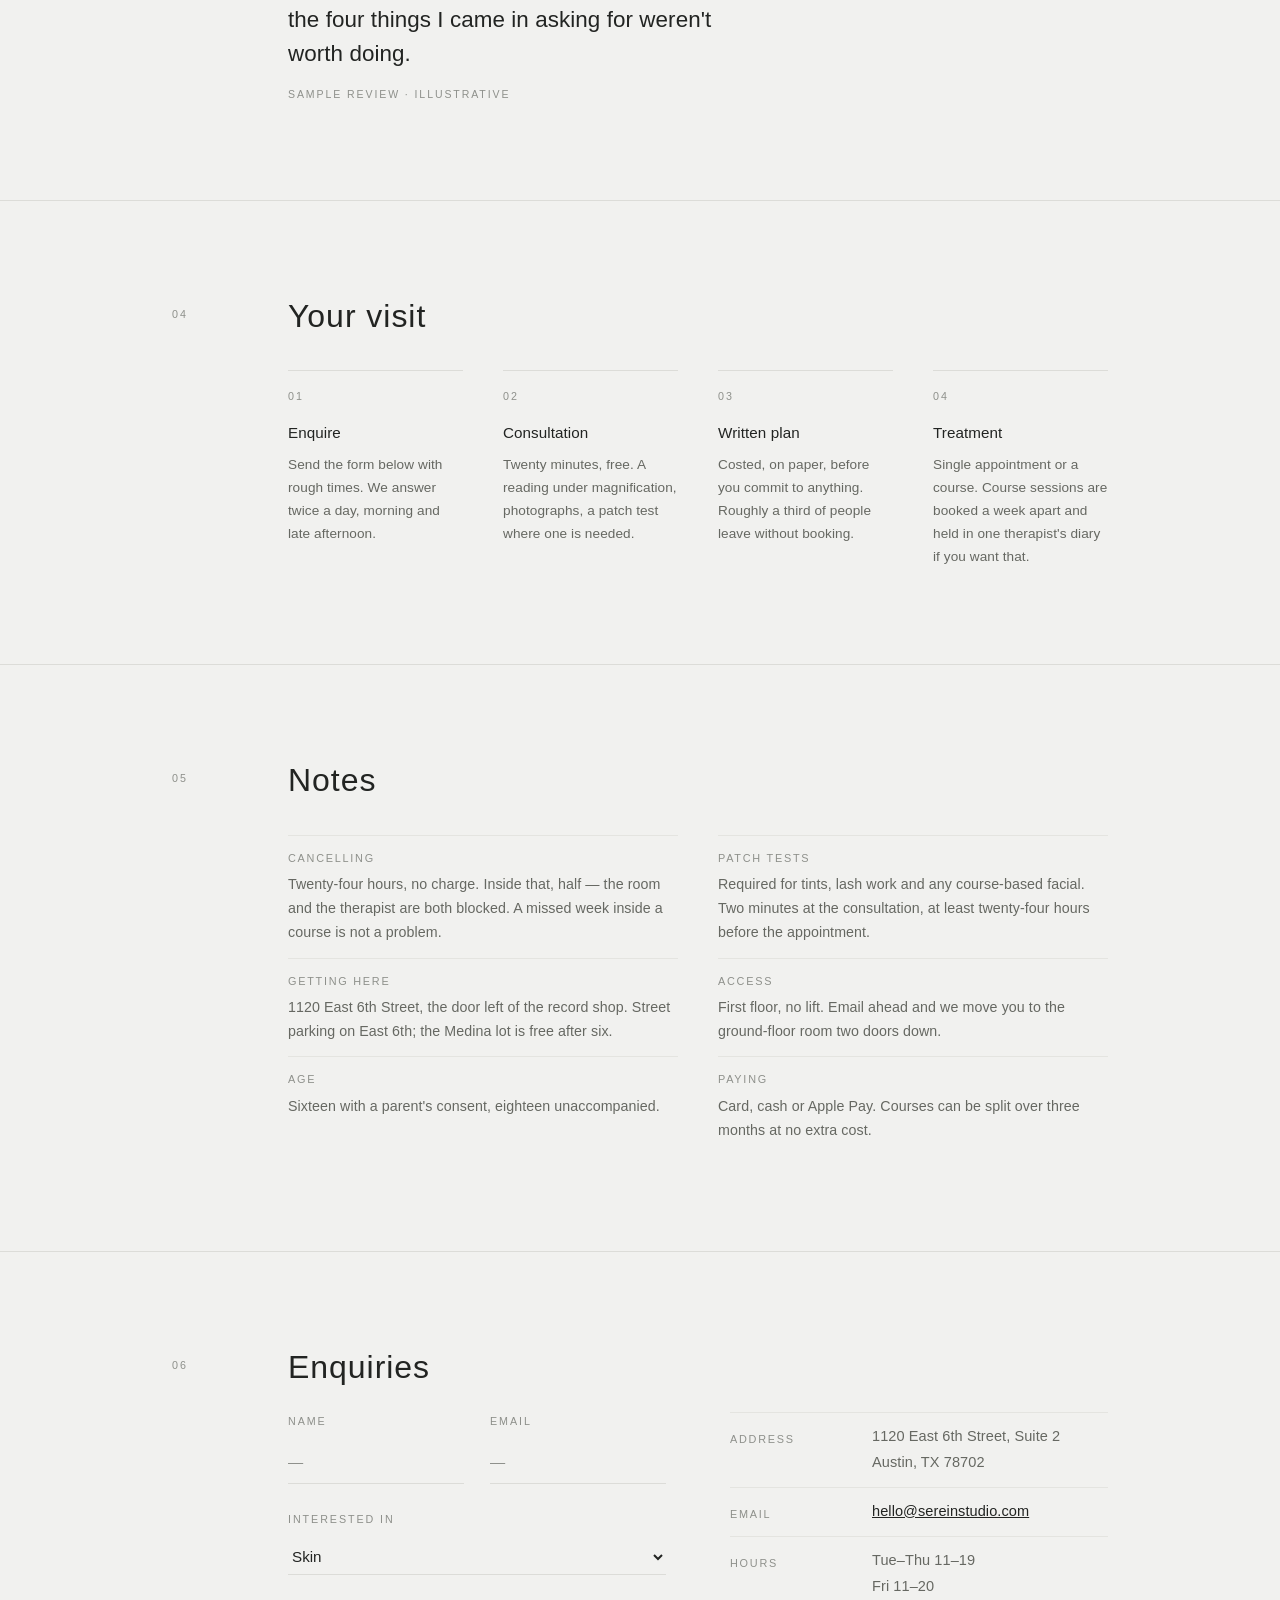
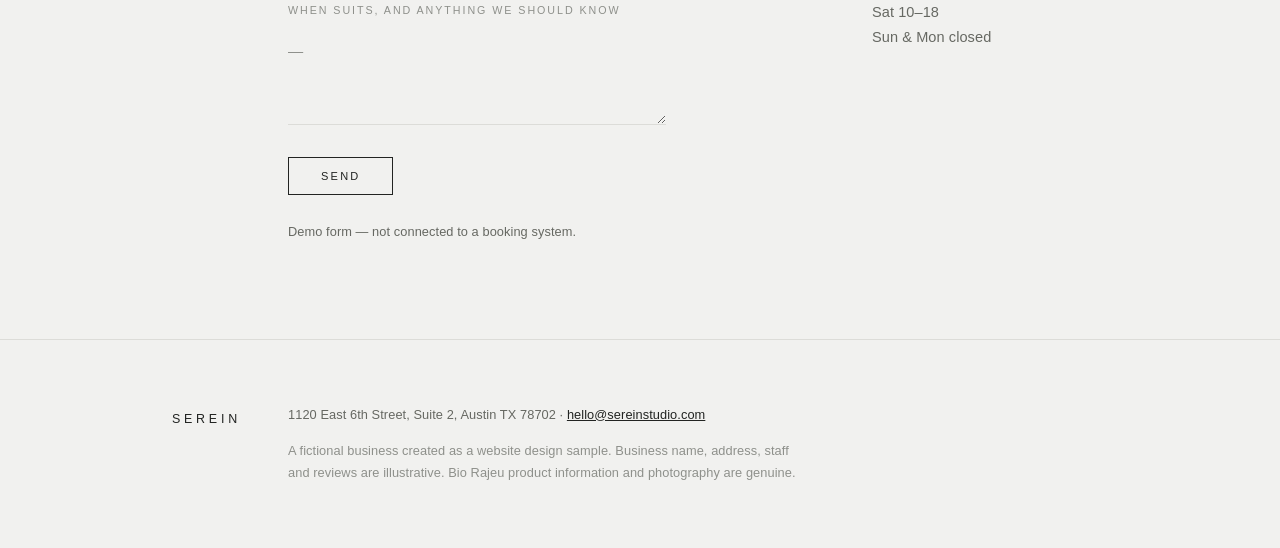
==== commit 423fdce0: "Add line illustrations and regroup the content Two problems: the page was too sparse, and the inform" ====
--- a/index.html
+++ b/index.html
@@ -5,7 +5,7 @@
 <meta name="viewport" content="width=device-width, initial-scale=1">
 <meta name="robots" content="noindex, nofollow">
 <title>Serein — Aesthetic Studio, Austin</title>
-<meta name="description" content="A three-room studio in East Austin. Skin, body, brows. By appointment.">
+<meta name="description" content="A three-room studio in East Austin. Skin, body, brows and hair removal. By appointment.">
 <link rel="stylesheet" href="style.css">
 </head>
 <body>
@@ -13,9 +13,10 @@
 <header class="bar" id="bar">
   <a class="mark" href="#top">Serein</a>
   <nav class="bar-nav" id="barNav">
-    <a href="#studio">studio</a>
     <a href="#treatments">treatments</a>
     <a href="#firming">firming</a>
+    <a href="#studio">studio</a>
+    <a href="#visit">your visit</a>
     <a href="#notes">notes</a>
     <a href="#enquiries">enquiries</a>
   </nav>
@@ -28,77 +29,127 @@
 
   <!-- ============ OPENING ============ -->
   <section class="open">
-    <p class="place">East Austin</p>
-    <h1>Serein</h1>
-    <p class="line">A three-room studio. Skin, body, brows.<br>By appointment, four days a week.</p>
-    <a class="quiet-link" href="#enquiries">Enquire &nbsp;&mdash;&mdash;</a>
-  </section>
-
-  <!-- ============ 01 STUDIO ============ -->
-  <section class="sec" id="studio">
+    <div class="open-copy">
+      <p class="place">East Austin · Since 2018</p>
+      <h1>Serein</h1>
+      <p class="line">A three-room studio for skin, body, brows and hair removal. Four therapists, no commission, and a list of services we have no intention of lengthening.</p>
+      <p class="line dim-line">Above the record shop at 1120 East 6th. By appointment, Tuesday to Saturday.</p>
+      <div class="open-cta">
+        <a class="btn" href="#enquiries">Enquire</a>
+        <a class="quiet-link" href="#treatments">Treatments &amp; prices &nbsp;&mdash;&mdash;</a>
+      </div>
+    </div>
+    <figure class="open-art">
+      <img src="img/room.svg" alt="Line drawing of one of the treatment rooms" width="900" height="600">
+      <figcaption>Room two, looking east</figcaption>
+    </figure>
+  </section>
+
+  <!-- ============ FACTS STRIP ============ -->
+  <dl class="strip">
+    <div><dt>Rooms</dt><dd>Three</dd></div>
+    <div><dt>Therapists</dt><dd>Four, licensed in Texas</dd></div>
+    <div><dt>Consultation</dt><dd>Free · 20 minutes</dd></div>
+    <div><dt>Commission</dt><dd>Nobody here works on it</dd></div>
+  </dl>
+
+  <!-- ============ 01 TREATMENTS ============ -->
+  <section class="sec" id="treatments">
     <p class="n">01</p>
     <div class="c">
-      <h2>Studio</h2>
-      <p class="body">Opened 2018. Three rooms, four therapists, above a record shop on East 6th. We keep the list of what we do short and we do not intend to lengthen it.</p>
-      <p class="body">Every consultation is run by Nadia Okonjo. Nobody here is paid a percentage of what they sell, which is the only thing worth knowing about how the advice works.</p>
-      <p class="body">This is beauty work — topical, manual, wax. No injectables, no needles, no prescriptions. Where something needs a clinician we say so.</p>
-      <dl class="pairs">
-        <div><dt>Rooms</dt><dd>Three</dd></div>
-        <div><dt>Therapists</dt><dd>Four, licensed in Texas</dd></div>
-        <div><dt>Consultation</dt><dd>Free, twenty minutes</dd></div>
-      </dl>
-    </div>
-  </section>
-
-  <!-- ============ 02 TREATMENTS ============ -->
-  <section class="sec" id="treatments">
-    <p class="n">02</p>
-    <div class="c">
       <h2>Treatments</h2>
-      <p class="body">Single appointments for everything. Courses of six where a course is the honest answer.</p>
-
-      <ul class="list">
-        <li><span>Firming course</span><i>6 × 50 min</i><b>499</b></li>
-        <li><span>Resurfacing course</span><i>6 × 60 min</i><b>620</b></li>
-        <li><span>Contouring wrap course</span><i>6 × 60 min</i><b>540</b></li>
-        <li><span>Deep hydration facial</span><i>75 min</i><b>140</b></li>
-        <li><span>Express facial</span><i>30 min</i><b>75</b></li>
-        <li><span>Lymphatic drainage</span><i>60 min</i><b>115</b></li>
-        <li><span>Brow mapping &amp; lamination</span><i>60 min</i><b>95</b></li>
-        <li><span>Lash lift &amp; tint</span><i>60 min</i><b>85</b></li>
-        <li><span>Waxing &amp; threading</span><i>15–60 min</i><b>from 22</b></li>
-      </ul>
-      <p class="fine">Prices in USD. Courses of six are 15% below the individual price and do not expire for twelve months.</p>
+      <p class="body">Everything is available as a single appointment. Courses of six exist where a course is the honest answer, and they are 15&nbsp;% below the individual price. Prices in USD.</p>
+
+      <div class="cats">
+
+        <section class="cat">
+          <div class="cat-head">
+            <svg class="ico" viewBox="0 0 40 40" aria-hidden="true"><g fill="none" stroke="currentColor" stroke-width="1.1" stroke-linecap="round"><path d="M24 5c-7 0-11 5-11 12 0 4-3 5-3 8s3 3 3 6c0 3 4 4 8 4"/><path d="M21 31v4"/><path d="M17 18c1.4-1.2 3.6-1.2 5 0"/><path d="M27 12c2.5 1.5 4 4.5 4 8s-1 6-3 8"/></g></svg>
+            <h3>Skin</h3>
+          </div>
+          <ul class="list">
+            <li><span>Firming course</span><i>6 × 50 min</i><b>499</b></li>
+            <li><span>Resurfacing course</span><i>6 × 60 min</i><b>620</b></li>
+            <li><span>Deep hydration facial</span><i>75 min</i><b>140</b></li>
+            <li><span>Back facial</span><i>45 min</i><b>90</b></li>
+            <li><span>Express facial</span><i>30 min</i><b>75</b></li>
+          </ul>
+        </section>
+
+        <section class="cat">
+          <div class="cat-head">
+            <svg class="ico" viewBox="0 0 40 40" aria-hidden="true"><g fill="none" stroke="currentColor" stroke-width="1.1" stroke-linecap="round"><circle cx="20" cy="9" r="4"/><path d="M13 16h14l2 10-4 1-1 8h-8l-1-8-4-1Z"/><path d="M17 35h6"/></g></svg>
+            <h3>Body</h3>
+          </div>
+          <ul class="list">
+            <li><span>Contouring wrap course</span><i>6 × 60 min</i><b>540</b></li>
+            <li><span>Lymphatic drainage</span><i>60 min</i><b>115</b></li>
+            <li><span>Deep tissue massage</span><i>60 min</i><b>110</b></li>
+            <li><span>Salt &amp; enzyme scrub</span><i>45 min</i><b>95</b></li>
+          </ul>
+        </section>
+
+        <section class="cat">
+          <div class="cat-head">
+            <svg class="ico" viewBox="0 0 40 40" aria-hidden="true"><g fill="none" stroke="currentColor" stroke-width="1.1" stroke-linecap="round"><path d="M7 24c5-6 21-6 26 0-5 6-21 6-26 0Z"/><circle cx="20" cy="24" r="4"/><path d="M9 14c5-4 17-4 22 0"/></g></svg>
+            <h3>Brows &amp; lashes</h3>
+          </div>
+          <ul class="list">
+            <li><span>Brow mapping &amp; lamination</span><i>60 min</i><b>95</b></li>
+            <li><span>Lash lift &amp; tint</span><i>60 min</i><b>85</b></li>
+            <li><span>Classic extensions</span><i>90 min</i><b>130</b></li>
+            <li><span>Brow shape</span><i>20 min</i><b>28</b></li>
+            <li><span>Brow or lash tint</span><i>15 min</i><b>22</b></li>
+          </ul>
+        </section>
+
+        <section class="cat">
+          <div class="cat-head">
+            <svg class="ico" viewBox="0 0 40 40" aria-hidden="true"><g fill="none" stroke="currentColor" stroke-width="1.1" stroke-linecap="round"><path d="M11 8h18v9c0 8-4 12-9 15-5-3-9-7-9-15Z"/><path d="M11 15h18"/><path d="M16 22l4 4 4-4"/></g></svg>
+            <h3>Hair removal</h3>
+          </div>
+          <ul class="list">
+            <li><span>Full leg</span><i>45 min</i><b>65</b></li>
+            <li><span>Half leg</span><i>30 min</i><b>40</b></li>
+            <li><span>Bikini</span><i>20–30 min</i><b>from 38</b></li>
+            <li><span>Underarm</span><i>15 min</i><b>25</b></li>
+            <li><span>Face threading</span><i>15 min</i><b>22</b></li>
+            <li><span>Lip or chin</span><i>10 min</i><b>15</b></li>
+          </ul>
+        </section>
+
+      </div>
+      <p class="fine">Course sessions do not expire for twelve months. Vouchers in any amount, valid two years.</p>
     </div>
   </section>
 
   <!-- ============================================================
-       03 — THE ONE BIO RAJEU SECTION
+       02 — THE ONE BIO RAJEU SECTION
        ============================================================ -->
   <section class="sec firming" id="firming">
-    <p class="n">03</p>
+    <p class="n">02</p>
     <div class="c">
       <h2>Firming</h2>
       <p class="body lead">We keep one serum in the building. There is no retail shelf, no second line to compare it against, and no margin in recommending it to you.</p>
-
-      <figure class="plate-fig">
-        <img src="img/serum-vials.jpg" alt="A Bio Rajeu serum vial beside its applicator" width="1280" height="1160" loading="lazy">
-      </figure>
 
       <div class="two">
         <div>
           <p class="body">The serum is Bio Rajeu. Single-use vials, 1.5&nbsp;mL, opened in front of you and mixed with the applicator at the start of each session. Nothing is decanted and nothing is kept between appointments.</p>
           <p class="body">It is a firming formulation rather than a resurfacing one, so it does not exfoliate and there is nothing to recover from. You can come on a lunch hour.</p>
         </div>
-        <div>
-          <dl class="pairs tight">
-            <div><dt>Actives</dt><dd>Matrixyn™ peptides, <em>Myrothamnus</em>, hyaluronic acid</dd></div>
-            <div><dt>Carrier</dt><dd>Plant phospholipid micro-vesicles</dd></div>
-            <div><dt>Vial</dt><dd>1.5 mL · single use · professional</dd></div>
-            <div><dt>Free from</dt><dd>Hormones · third-party tested</dd></div>
-          </dl>
-        </div>
-      </div>
+        <dl class="pairs tight">
+          <div><dt>Actives</dt><dd>Matrixyn™ peptides, <em>Myrothamnus</em>, hyaluronic acid</dd></div>
+          <div><dt>Carrier</dt><dd>Plant phospholipid micro-vesicles</dd></div>
+          <div><dt>Vial</dt><dd>1.5 mL · single use · professional</dd></div>
+          <div><dt>Free from</dt><dd>Hormones · third-party tested</dd></div>
+        </dl>
+      </div>
+
+      <p class="sub">Why a carrier matters</p>
+      <figure class="diagram">
+        <img src="img/carrier.svg" alt="Diagram: free actives collect at the skin surface, while actives carried inside phospholipid vesicles travel further and release in the epidermis" width="900" height="500">
+        <figcaption>Most of what a serum contains never gets past the stratum corneum. The vesicle is a shell built from the same phospholipids cells use to signal to one another, which is what carries the actives further before they are released.</figcaption>
+      </figure>
 
       <p class="sub">The six weeks</p>
       <ol class="weeks">
@@ -110,73 +161,130 @@
         <li><span>06</span><p>Final application. Photographs, the three-image comparison, and a maintenance plan.</p></li>
       </ol>
 
-      <figure class="plate-fig wide">
-        <img src="img/serum-kit.jpg" alt="The Bio Rajeu professional kit, six vials to a case" width="1280" height="853" loading="lazy">
-        <figcaption>Six vials to a case. One case is one course.</figcaption>
-      </figure>
+      <div class="shots">
+        <figure>
+          <img src="img/serum-vials.jpg" alt="A Bio Rajeu serum vial beside its applicator" width="1280" height="1160" loading="lazy">
+          <figcaption>One vial, one applicator, one session.</figcaption>
+        </figure>
+        <figure>
+          <img src="img/serum-kit.jpg" alt="The Bio Rajeu professional case, six vials to a course" width="1280" height="853" loading="lazy">
+          <figcaption>Six vials to a case. One case is one course.</figcaption>
+        </figure>
+      </div>
 
       <div class="two bottom">
         <div>
           <p class="cost"><s>800</s> 499</p>
           <p class="fine">USD, the six sessions. New and returning clients alike — there is one price.</p>
-        </div>
-        <div>
-          <p class="fine">Bio Rajeu publishes figures at seven and twenty-one days. We photograph instead, because a number in a brochure is not your face. If the three-image comparison shows nothing at week six we will say so and we will not sell you a second course.</p>
           <p class="brand-row">
             <img class="br-logo" src="img/br-logo.png" alt="Bio Rajeu" width="420" height="498">
             <a class="quiet-link" href="https://biorajeu.com" rel="noopener">biorajeu.com &nbsp;&mdash;&mdash;</a>
           </p>
         </div>
-      </div>
-    </div>
-  </section>
-
-  <!-- ============ 04 NOTES ============ -->
+        <p class="fine">Bio Rajeu publishes figures at seven and twenty-one days. We photograph instead, because a number in a brochure is not your face. If the three-image comparison shows nothing at week six we will say so, and we will not sell you a second course.</p>
+      </div>
+    </div>
+  </section>
+
+  <!-- ============ 03 STUDIO ============ -->
+  <section class="sec" id="studio">
+    <p class="n">03</p>
+    <div class="c">
+      <h2>Studio</h2>
+      <div class="two">
+        <div>
+          <p class="body">Opened 2018 with two rooms and one therapist. Three rooms and four of us now, which is as large as it is going to get — past that you stop knowing whose skin is whose, and the point of the place is that we remember.</p>
+          <p class="body">Every consultation is run by Nadia Okonjo. Nobody is paid a percentage of what they sell, which is the only thing worth knowing about how the advice works here.</p>
+        </div>
+        <div>
+          <p class="body">This is beauty work — topical, manual, wax. No injectables, no needles, no prescriptions. Where something needs a clinician we say so and point you at one.</p>
+          <p class="body">Rooms are single-occupancy and quiet. We do not play music unless you ask for it, and we do not talk through a treatment unless you start.</p>
+        </div>
+      </div>
+      <blockquote class="quote">
+        <p>Nadia told me at the consultation that two of the four things I came in asking for weren't worth doing.</p>
+        <cite>Sample review · illustrative</cite>
+      </blockquote>
+    </div>
+  </section>
+
+  <!-- ============ 04 YOUR VISIT ============ -->
+  <section class="sec" id="visit">
+    <p class="n">04</p>
+    <div class="c">
+      <h2>Your visit</h2>
+      <ol class="steps">
+        <li>
+          <span>01</span>
+          <h3>Enquire</h3>
+          <p>Send the form below with rough times. We answer twice a day, morning and late afternoon.</p>
+        </li>
+        <li>
+          <span>02</span>
+          <h3>Consultation</h3>
+          <p>Twenty minutes, free. A reading under magnification, photographs, a patch test where one is needed.</p>
+        </li>
+        <li>
+          <span>03</span>
+          <h3>Written plan</h3>
+          <p>Costed, on paper, before you commit to anything. Roughly a third of people leave without booking.</p>
+        </li>
+        <li>
+          <span>04</span>
+          <h3>Treatment</h3>
+          <p>Single appointment or a course. Course sessions are booked a week apart and held in one therapist's diary if you want that.</p>
+        </li>
+      </ol>
+    </div>
+  </section>
+
+  <!-- ============ 05 NOTES ============ -->
   <section class="sec" id="notes">
-    <p class="n">04</p>
+    <p class="n">05</p>
     <div class="c">
       <h2>Notes</h2>
       <dl class="notes">
-        <div><dt>Consultation</dt><dd>Twenty minutes, free, and roughly a third of people leave without booking. You get a written plan either way.</dd></div>
-        <div><dt>Cancelling</dt><dd>Twenty-four hours, no charge. Inside that, half. A missed week in a course is not a problem.</dd></div>
+        <div><dt>Cancelling</dt><dd>Twenty-four hours, no charge. Inside that, half — the room and the therapist are both blocked. A missed week inside a course is not a problem.</dd></div>
+        <div><dt>Patch tests</dt><dd>Required for tints, lash work and any course-based facial. Two minutes at the consultation, at least twenty-four hours before the appointment.</dd></div>
         <div><dt>Getting here</dt><dd>1120 East 6th Street, the door left of the record shop. Street parking on East 6th; the Medina lot is free after six.</dd></div>
         <div><dt>Access</dt><dd>First floor, no lift. Email ahead and we move you to the ground-floor room two doors down.</dd></div>
-        <div><dt>Vouchers</dt><dd>Any amount, two years, against courses or single appointments.</dd></div>
+        <div><dt>Age</dt><dd>Sixteen with a parent's consent, eighteen unaccompanied.</dd></div>
+        <div><dt>Paying</dt><dd>Card, cash or Apple Pay. Courses can be split over three months at no extra cost.</dd></div>
       </dl>
     </div>
   </section>
 
-  <!-- ============ 05 ENQUIRIES ============ -->
+  <!-- ============ 06 ENQUIRIES ============ -->
   <section class="sec" id="enquiries">
-    <p class="n">05</p>
+    <p class="n">06</p>
     <div class="c">
       <h2>Enquiries</h2>
-      <p class="body">Tell us what you are after and when suits. Answered twice daily.</p>
-      <form class="form" onsubmit="return false;">
-        <div class="f2">
-          <label>Name<input type="text" placeholder="—" required></label>
-          <label>Email<input type="email" placeholder="—" required></label>
-        </div>
-        <label>Interested in
-          <select>
-            <option>Skin</option>
-            <option>Body</option>
-            <option>Brows &amp; lashes</option>
-            <option>Waxing &amp; threading</option>
-            <option>Firming course</option>
-            <option>Consultation only</option>
-          </select>
-        </label>
-        <label>When suits, and anything we should know<textarea rows="3" placeholder="—"></textarea></label>
-        <button class="btn" type="submit">Send</button>
-        <p class="fine">Demo form — not connected to a booking system.</p>
-      </form>
-
-      <dl class="pairs wide-pairs">
-        <div><dt>Address</dt><dd>1120 East 6th Street, Suite 2<br>Austin, TX 78702</dd></div>
-        <div><dt>Email</dt><dd><a href="mailto:hello@sereinstudio.com">hello@sereinstudio.com</a></dd></div>
-        <div><dt>Hours</dt><dd>Tue–Thu 11–19<br>Fri 11–20 · Sat 10–18<br>Sun &amp; Mon closed</dd></div>
-      </dl>
+      <div class="two enq">
+        <form class="form" onsubmit="return false;">
+          <div class="f2">
+            <label>Name<input type="text" placeholder="—" required></label>
+            <label>Email<input type="email" placeholder="—" required></label>
+          </div>
+          <label>Interested in
+            <select>
+              <option>Skin</option>
+              <option>Body</option>
+              <option>Brows &amp; lashes</option>
+              <option>Hair removal</option>
+              <option>Firming course</option>
+              <option>Consultation only</option>
+            </select>
+          </label>
+          <label>When suits, and anything we should know<textarea rows="3" placeholder="—"></textarea></label>
+          <button class="btn" type="submit">Send</button>
+          <p class="fine">Demo form — not connected to a booking system.</p>
+        </form>
+        <dl class="pairs">
+          <div><dt>Address</dt><dd>1120 East 6th Street, Suite 2<br>Austin, TX 78702</dd></div>
+          <div><dt>Email</dt><dd><a href="mailto:hello@sereinstudio.com">hello@sereinstudio.com</a></dd></div>
+          <div><dt>Hours</dt><dd>Tue–Thu 11–19<br>Fri 11–20<br>Sat 10–18<br>Sun &amp; Mon closed</dd></div>
+        </dl>
+      </div>
     </div>
   </section>
 
@@ -184,7 +292,10 @@
 
 <footer class="foot">
   <p class="mark">Serein</p>
-  <p class="fine">A fictional business created as a website design sample. Business name, address, staff and reviews are illustrative. Bio Rajeu product information and photography are genuine.</p>
+  <div>
+    <p class="fine">1120 East 6th Street, Suite 2, Austin TX 78702 · <a href="mailto:hello@sereinstudio.com">hello@sereinstudio.com</a></p>
+    <p class="fine notice">A fictional business created as a website design sample. Business name, address, staff and reviews are illustrative. Bio Rajeu product information and photography are genuine.</p>
+  </div>
 </footer>
 
 <script src="script.js"></script>
--- a/style.css
+++ b/style.css
@@ -1,8 +1,8 @@
 /* Serein Aesthetic Studio — demo site
-   Cool neutral, no accent colour. Light weights, small type, wide leading,
-   hairlines only. Section numbers sit in the left margin; nothing is boxed,
-   filled or shadowed.
-   System fonts and local images only — runs fully offline. */
+   Cool neutral, no accent colour. Light weights, hairlines only; nothing is
+   boxed, filled, rounded or shadowed. Section numbers sit in the left margin.
+   Illustrations are inline/linked SVG line art rather than photography.
+   System fonts and local assets only — runs fully offline. */
 
 :root{
   --bg:#F1F1EF;
@@ -10,13 +10,13 @@
   --white:#FFFFFF;
   --ink:#222422;
   --grey:#666862;          /* 5.0 on --bg, 4.6 on --bg-2 */
-  --faint:#8E908B;         /* decorative only */
+  --faint:#8E908B;         /* labels, numbers and rules only — 2.9 on --bg */
   --line:#DCDCD8;
   --line-2:#E4E4E0;
   --sans:-apple-system,BlinkMacSystemFont,"Segoe UI",Roboto,"Helvetica Neue",Arial,sans-serif;
   --pad:clamp(24px,5vw,64px);
-  --col:760px;
-  --gut:44px;
+  --col:820px;
+  --gut:40px;
 }
 
 *{box-sizing:border-box;margin:0;padding:0}
@@ -26,8 +26,7 @@
   color:var(--ink);
   font-family:var(--sans);
   font-size:15.5px;
-  font-weight:400;
-  line-height:1.9;
+  line-height:1.78;
   letter-spacing:.005em;
   -webkit-font-smoothing:antialiased;
 }
@@ -38,128 +37,138 @@
 .bar{
   position:sticky;top:0;z-index:40;
   display:flex;align-items:center;justify-content:space-between;gap:20px;
-  padding:20px var(--pad);
+  padding:18px var(--pad);
   background:var(--bg);border-bottom:1px solid var(--line);
 }
-.mark{
-  font-size:.94rem;font-weight:400;letter-spacing:.36em;text-transform:uppercase;
-  text-decoration:none;
-}
-.bar-nav{display:flex;gap:30px}
-.bar-nav a{
-  text-decoration:none;font-size:.72rem;letter-spacing:.14em;
-  color:var(--grey);transition:color .2s;
-}
+.mark{font-size:.92rem;font-weight:400;letter-spacing:.36em;text-transform:uppercase;text-decoration:none}
+.bar-nav{display:flex;gap:26px}
+.bar-nav a{text-decoration:none;font-size:.71rem;letter-spacing:.14em;color:var(--grey);transition:color .2s}
 .bar-nav a:hover,.bar-nav a.here{color:var(--ink)}
 
 /* ============ OPENING ============ */
 .open{
-  padding:clamp(90px,17vw,240px) var(--pad) clamp(80px,12vw,180px);
-  max-width:calc(var(--col) + 88px + var(--gut) + var(--pad) * 2);
-  margin:0 auto;
-}
-.place{font-size:.68rem;letter-spacing:.28em;text-transform:uppercase;color:var(--faint);margin-bottom:2.6rem}
-.open h1{
-  font-size:clamp(3rem,10vw,6.4rem);font-weight:300;
-  letter-spacing:.08em;line-height:1;text-transform:uppercase;
-}
-.line{margin-top:2.6rem;font-size:1rem;color:var(--grey);line-height:1.95}
+  display:grid;grid-template-columns:minmax(0,.95fr) minmax(0,1.05fr);
+  gap:clamp(32px,5vw,72px);align-items:center;
+  padding:clamp(48px,7vw,96px) var(--pad) clamp(40px,5vw,72px);
+  max-width:1320px;margin:0 auto;
+}
+.place{font-size:.67rem;letter-spacing:.28em;text-transform:uppercase;color:var(--faint);margin-bottom:1.8rem}
+.open h1{font-size:clamp(2.8rem,7.5vw,5rem);font-weight:300;letter-spacing:.08em;line-height:1;text-transform:uppercase}
+.line{margin-top:1.8rem;font-size:1rem;color:var(--grey);max-width:44ch}
+.dim-line{font-size:.9rem;color:var(--faint);margin-top:1rem}
+.open-cta{display:flex;align-items:center;gap:26px;flex-wrap:wrap;margin-top:2.4rem}
+.open-art{background:var(--white);padding:clamp(18px,2.4vw,34px)}
+.open-art img{width:100%}
+.open-art figcaption{font-size:.71rem;letter-spacing:.16em;text-transform:uppercase;color:var(--faint);margin-top:1rem}
+
 .quiet-link{
-  display:inline-block;margin-top:3.2rem;text-decoration:none;
-  font-size:.72rem;letter-spacing:.2em;text-transform:uppercase;color:var(--ink);
-  transition:opacity .2s;
+  text-decoration:none;font-size:.71rem;letter-spacing:.2em;text-transform:uppercase;
+  color:var(--ink);transition:opacity .2s;
 }
 .quiet-link:hover{opacity:.55}
+
+/* ============ FACTS STRIP ============ */
+.strip{
+  display:grid;grid-template-columns:repeat(4,1fr);gap:var(--gut);
+  max-width:1320px;margin:0 auto;padding:26px var(--pad);
+  border-top:1px solid var(--line);border-bottom:1px solid var(--line);
+}
+.strip dt{font-size:.67rem;letter-spacing:.2em;text-transform:uppercase;color:var(--faint);margin-bottom:.2rem}
+.strip dd{font-size:.94rem}
 
 /* ============ SECTION SHELL ============ */
 .sec{
-  display:grid;grid-template-columns:88px minmax(0,var(--col));
+  display:grid;grid-template-columns:76px minmax(0,var(--col));
   justify-content:center;gap:0 var(--gut);
-  padding:clamp(70px,11vw,150px) var(--pad);
+  padding:clamp(56px,7.5vw,104px) var(--pad);
   border-top:1px solid var(--line);
 }
-.n{font-size:.68rem;letter-spacing:.2em;color:var(--faint);padding-top:.55rem}
+.sec:first-of-type{border-top:0}
+.n{font-size:.67rem;letter-spacing:.2em;color:var(--faint);padding-top:.5rem}
 .c{min-width:0}
-.c h2{
-  font-size:clamp(1.5rem,3vw,2rem);font-weight:300;letter-spacing:.03em;
-  line-height:1.2;margin-bottom:2.2rem;
-}
-.body{color:var(--grey);margin-bottom:1.3rem;max-width:60ch}
-.body.lead{color:var(--ink);font-size:1.06rem;line-height:1.8;max-width:52ch;margin-bottom:2.6rem}
-.sub{
-  font-size:.68rem;letter-spacing:.22em;text-transform:uppercase;color:var(--faint);
-  margin:3.4rem 0 1.4rem;
-}
-.fine{font-size:.8rem;color:var(--grey);line-height:1.75;max-width:58ch}
+.c h2{font-size:clamp(1.5rem,3vw,2rem);font-weight:300;letter-spacing:.03em;line-height:1.2;margin-bottom:1.6rem}
+.body{color:var(--grey);margin-bottom:1.1rem;max-width:62ch}
+.body.lead{color:var(--ink);font-size:1.04rem;max-width:54ch;margin-bottom:2.2rem}
+.sub{font-size:.67rem;letter-spacing:.22em;text-transform:uppercase;color:var(--faint);margin:2.8rem 0 1.2rem}
+.fine{font-size:.8rem;color:var(--grey);line-height:1.72;max-width:60ch}
+
+/* ============ TREATMENT CATEGORIES ============ */
+.cats{display:grid;grid-template-columns:1fr 1fr;gap:2.4rem var(--gut);margin-top:2.4rem}
+.cat-head{display:flex;align-items:center;gap:12px;padding-bottom:.7rem;border-bottom:1px solid var(--line)}
+.ico{width:30px;height:30px;flex:none;color:var(--faint)}
+.cat-head h3{font-size:.72rem;letter-spacing:.2em;text-transform:uppercase;font-weight:400}
+.list{list-style:none}
+.list li{
+  display:grid;grid-template-columns:1fr auto auto;gap:0 20px;align-items:baseline;
+  padding:10px 0;border-bottom:1px solid var(--line-2);
+}
+.list span{font-size:.93rem}
+.list i{font-style:normal;font-size:.71rem;letter-spacing:.08em;color:var(--faint);white-space:nowrap}
+.list b{font-weight:400;font-size:.93rem;min-width:5.5ch;text-align:right;white-space:nowrap}
+.cats + .fine{margin-top:2rem}
 
 /* ============ PAIRS ============ */
-.pairs{margin-top:2.6rem}
-.pairs > div{display:grid;grid-template-columns:130px 1fr;gap:24px;padding:12px 0;border-top:1px solid var(--line-2)}
-.pairs dt{font-size:.7rem;letter-spacing:.16em;text-transform:uppercase;color:var(--faint);padding-top:.42rem}
-.pairs dd{font-size:.92rem;color:var(--grey)}
+.pairs > div{display:grid;grid-template-columns:120px 1fr;gap:22px;padding:11px 0;border-top:1px solid var(--line-2)}
+.pairs dt{font-size:.68rem;letter-spacing:.16em;text-transform:uppercase;color:var(--faint);padding-top:.4rem}
+.pairs dd{font-size:.91rem;color:var(--grey)}
 .pairs dd em{font-style:italic}
-.pairs.tight{margin-top:0}
-.pairs.tight > div{grid-template-columns:96px 1fr;gap:18px}
-.wide-pairs{margin-top:4rem}
-.wide-pairs dd a{color:var(--ink)}
-.wide-pairs dd a:hover{opacity:.6}
-
-/* ============ TREATMENT LIST ============ */
-.list{list-style:none;margin-top:2.6rem}
-.list li{
-  display:grid;grid-template-columns:1fr auto auto;gap:0 28px;align-items:baseline;
-  padding:15px 0;border-top:1px solid var(--line-2);
-}
-.list li:last-child{border-bottom:1px solid var(--line-2)}
-.list span{font-size:.98rem}
-.list i{font-style:normal;font-size:.74rem;letter-spacing:.1em;color:var(--faint);white-space:nowrap}
-.list b{font-weight:400;font-size:.98rem;min-width:5.5ch;text-align:right;white-space:nowrap}
-.list + .fine{margin-top:1.6rem}
+.pairs dd a{color:var(--ink)}
+.pairs dd a:hover{opacity:.6}
+.pairs.tight > div{grid-template-columns:92px 1fr;gap:16px}
 
 /* ============ FIRMING — the one Bio Rajeu section ============ */
 .firming{background:var(--bg-2)}
-.plate-fig{margin:0 0 2.6rem;background:var(--white)}
-.plate-fig img{width:100%}
-.plate-fig.wide{margin:3.4rem 0 2.6rem}
-.plate-fig figcaption{
-  font-size:.74rem;letter-spacing:.08em;color:var(--grey);
-  padding:14px 18px 16px;
-}
-.two{display:grid;grid-template-columns:1fr 1fr;gap:var(--gut)}
-.two .body{margin-bottom:1.1rem}
-.two.bottom{margin-top:3.4rem;padding-top:2.4rem;border-top:1px solid var(--line);align-items:start}
-.cost{font-size:clamp(2.2rem,5vw,3.2rem);font-weight:300;letter-spacing:.01em;line-height:1;margin-bottom:.9rem}
-.cost s{font-size:.42em;color:var(--faint);margin-right:.5rem;font-weight:400}
-.brand-row{display:flex;align-items:center;gap:22px;flex-wrap:wrap;margin-top:2rem}
-/* the packaging is white with gold foil, so the mark sits on white rather than a dark plate */
-.br-logo{width:74px;height:auto;background:var(--white);padding:14px 18px}
-.brand-row .quiet-link{margin-top:0}
+.two{display:grid;grid-template-columns:1fr 1fr;gap:var(--gut);align-items:start}
+.two.bottom{margin-top:2.8rem;padding-top:2rem;border-top:1px solid var(--line)}
+
+.diagram{background:var(--white);padding:clamp(18px,2.6vw,36px)}
+.diagram img{width:100%}
+.diagram figcaption{font-size:.82rem;color:var(--grey);line-height:1.7;margin-top:1.2rem;max-width:74ch}
 
 .weeks{list-style:none}
-.weeks li{
-  display:grid;grid-template-columns:56px 1fr;gap:20px;align-items:baseline;
-  padding:13px 0;border-top:1px solid var(--line-2);
-}
+.weeks li{display:grid;grid-template-columns:48px 1fr;gap:18px;align-items:baseline;padding:11px 0;border-top:1px solid var(--line-2)}
 .weeks li:last-child{border-bottom:1px solid var(--line-2)}
-.weeks span{font-size:.7rem;letter-spacing:.18em;color:var(--faint)}
-.weeks p{font-size:.93rem;color:var(--grey);max-width:56ch}
+.weeks span{font-size:.68rem;letter-spacing:.18em;color:var(--faint)}
+.weeks p{font-size:.92rem;color:var(--grey);max-width:56ch}
+
+.shots{display:grid;grid-template-columns:1fr 1fr;gap:var(--gut);margin-top:2.8rem}
+.shots figure{background:var(--white)}
+.shots img{width:100%}
+.shots figcaption{font-size:.76rem;letter-spacing:.06em;color:var(--grey);padding:12px 16px 15px}
+
+.cost{font-size:clamp(2.1rem,4.6vw,3rem);font-weight:300;line-height:1;margin-bottom:.8rem}
+.cost s{font-size:.42em;color:var(--faint);margin-right:.5rem}
+/* the packaging is white with gold foil, so the mark sits on white, not a dark plate */
+.brand-row{display:flex;align-items:center;gap:20px;flex-wrap:wrap;margin-top:1.8rem}
+.br-logo{width:70px;height:auto;background:var(--white);padding:13px 16px}
+
+/* ============ QUOTE ============ */
+.quote{margin-top:2.6rem;padding-top:1.8rem;border-top:1px solid var(--line)}
+.quote p{font-size:clamp(1.1rem,2vw,1.4rem);font-weight:300;line-height:1.5;max-width:38ch}
+.quote cite{display:block;margin-top:.9rem;font-size:.66rem;letter-spacing:.18em;text-transform:uppercase;color:var(--faint);font-style:normal}
+
+/* ============ STEPS ============ */
+.steps{list-style:none;display:grid;grid-template-columns:repeat(4,1fr);gap:var(--gut);margin-top:2.2rem}
+.steps li{border-top:1px solid var(--line);padding-top:1rem}
+.steps span{display:block;font-size:.67rem;letter-spacing:.2em;color:var(--faint);margin-bottom:.8rem}
+.steps h3{font-size:.95rem;font-weight:400;margin-bottom:.4rem}
+.steps p{font-size:.85rem;color:var(--grey);line-height:1.7}
 
 /* ============ NOTES ============ */
-.notes > div{display:grid;grid-template-columns:150px 1fr;gap:26px;padding:16px 0;border-top:1px solid var(--line-2)}
-.notes > div:last-child{border-bottom:1px solid var(--line-2)}
-.notes dt{font-size:.7rem;letter-spacing:.16em;text-transform:uppercase;color:var(--faint);padding-top:.42rem}
-.notes dd{font-size:.93rem;color:var(--grey);max-width:56ch}
+.notes{display:grid;grid-template-columns:1fr 1fr;gap:0 var(--gut);margin-top:2.2rem}
+.notes > div{border-top:1px solid var(--line-2);padding:13px 0}
+.notes dt{font-size:.68rem;letter-spacing:.16em;text-transform:uppercase;color:var(--faint);margin-bottom:.25rem}
+.notes dd{font-size:.89rem;color:var(--grey);line-height:1.7}
 
 /* ============ FORM ============ */
-.form{display:grid;gap:30px;max-width:600px;margin-top:2.6rem}
-.f2{display:grid;grid-template-columns:1fr 1fr;gap:30px}
-.form label{
-  display:block;font-size:.68rem;letter-spacing:.18em;text-transform:uppercase;color:var(--faint);
-}
+.enq{gap:clamp(32px,5vw,70px)}
+.form{display:grid;gap:26px;align-content:start}
+.f2{display:grid;grid-template-columns:1fr 1fr;gap:26px}
+.form label{display:block;font-size:.67rem;letter-spacing:.18em;text-transform:uppercase;color:var(--faint)}
 .form input,.form select,.form textarea{
-  width:100%;margin-top:11px;padding:8px 0;
+  width:100%;margin-top:10px;padding:8px 0;
   background:transparent;border:0;border-bottom:1px solid var(--line);border-radius:0;
-  font-family:var(--sans);font-size:.96rem;color:var(--ink);line-height:1.7;
+  font-family:var(--sans);font-size:.95rem;color:var(--ink);line-height:1.7;
   text-transform:none;letter-spacing:normal;
 }
 .form input::placeholder,.form textarea::placeholder{color:var(--faint)}
@@ -167,31 +176,37 @@
 .form textarea{resize:vertical}
 .btn{
   justify-self:start;background:transparent;color:var(--ink);
-  border:1px solid var(--ink);padding:13px 34px;cursor:pointer;
-  font-family:var(--sans);font-size:.7rem;letter-spacing:.2em;text-transform:uppercase;
-  transition:background .2s,color .2s;
+  border:1px solid var(--ink);padding:12px 32px;cursor:pointer;
+  font-family:var(--sans);font-size:.69rem;letter-spacing:.2em;text-transform:uppercase;
+  text-decoration:none;transition:background .2s,color .2s;
 }
 .btn:hover{background:var(--ink);color:var(--bg)}
 
 /* ============ FOOTER ============ */
 .foot{
-  border-top:1px solid var(--line);
-  padding:clamp(44px,6vw,72px) var(--pad);
-  display:grid;grid-template-columns:88px minmax(0,var(--col));
+  border-top:1px solid var(--line);padding:clamp(38px,5vw,64px) var(--pad);
+  display:grid;grid-template-columns:76px minmax(0,var(--col));
   justify-content:center;gap:0 var(--gut);
 }
-.foot .mark{font-size:.8rem;letter-spacing:.3em;padding-top:.3rem}
-.foot .fine{color:var(--faint);max-width:70ch}
+.foot .mark{font-size:.78rem;letter-spacing:.3em;padding-top:.25rem}
+.foot .fine a{color:var(--ink)}
+.notice{color:var(--faint);max-width:72ch;margin-top:.9rem}
 
 /* ============ MOBILE ============ */
 .burger{display:none;background:none;border:0;cursor:pointer;padding:8px;flex:none}
-.burger span{display:block;width:20px;height:1px;background:var(--ink);margin:5px 0;transition:transform .25s,opacity .25s}
+.burger span{display:block;width:20px;height:1px;background:var(--ink);margin:5px 0;transition:transform .25s}
 .burger[aria-expanded="true"] span:nth-child(1){transform:translateY(3px) rotate(45deg)}
 .burger[aria-expanded="true"] span:nth-child(2){transform:translateY(-3px) rotate(-45deg)}
 
-@media (max-width:900px){
-  .two,.f2{grid-template-columns:1fr}
-  .two.bottom{gap:2.4rem}
+@media (max-width:1080px){
+  .open{grid-template-columns:1fr;gap:2.6rem}
+  .steps{grid-template-columns:1fr 1fr}
+  .strip{grid-template-columns:1fr 1fr;row-gap:22px}
+}
+@media (max-width:860px){
+  .cats,.two,.notes,.shots{grid-template-columns:1fr}
+  .two.bottom{gap:2rem}
+  .notes > div:first-child{border-top:1px solid var(--line-2)}
 }
 @media (max-width:760px){
   body{font-size:15px}
@@ -200,20 +215,22 @@
     position:absolute;top:100%;left:0;right:0;
     flex-direction:column;gap:0;display:none;
     background:var(--bg);border-bottom:1px solid var(--line);
-    padding:4px var(--pad) 20px;
+    padding:4px var(--pad) 18px;
   }
   .bar-nav.open{display:flex}
-  .bar-nav a{padding:14px 0;border-bottom:1px solid var(--line-2);font-size:.82rem}
+  .bar-nav a{padding:13px 0;border-bottom:1px solid var(--line-2);font-size:.8rem}
   .sec,.foot{grid-template-columns:1fr;gap:0}
-  .n{margin-bottom:1rem;padding-top:0}
-  .foot .mark{margin-bottom:1.4rem}
-  .pairs > div,.notes > div{grid-template-columns:1fr;gap:4px}
-  .pairs.tight > div{grid-template-columns:1fr}
-  .pairs dt,.notes dt{padding-top:0}
-  .list li{grid-template-columns:1fr auto;gap:0 18px}
-  .list i{grid-column:1;font-size:.72rem}
+  .n{margin-bottom:.9rem;padding-top:0}
+  .foot .mark{margin-bottom:1.2rem}
+  .strip{grid-template-columns:1fr;row-gap:16px}
+  .pairs > div,.pairs.tight > div{grid-template-columns:1fr;gap:2px}
+  .pairs dt{padding-top:0}
+  .steps{grid-template-columns:1fr;gap:0}
+  .steps li{padding:1rem 0}
+  .f2{grid-template-columns:1fr}
+  .list li{grid-template-columns:1fr auto;gap:0 16px}
+  .list i{grid-column:1;font-size:.7rem}
   .list b{grid-row:1 / span 2}
-  .weeks li{grid-template-columns:40px 1fr;gap:14px}
 }
 
 @media (prefers-reduced-motion:reduce){
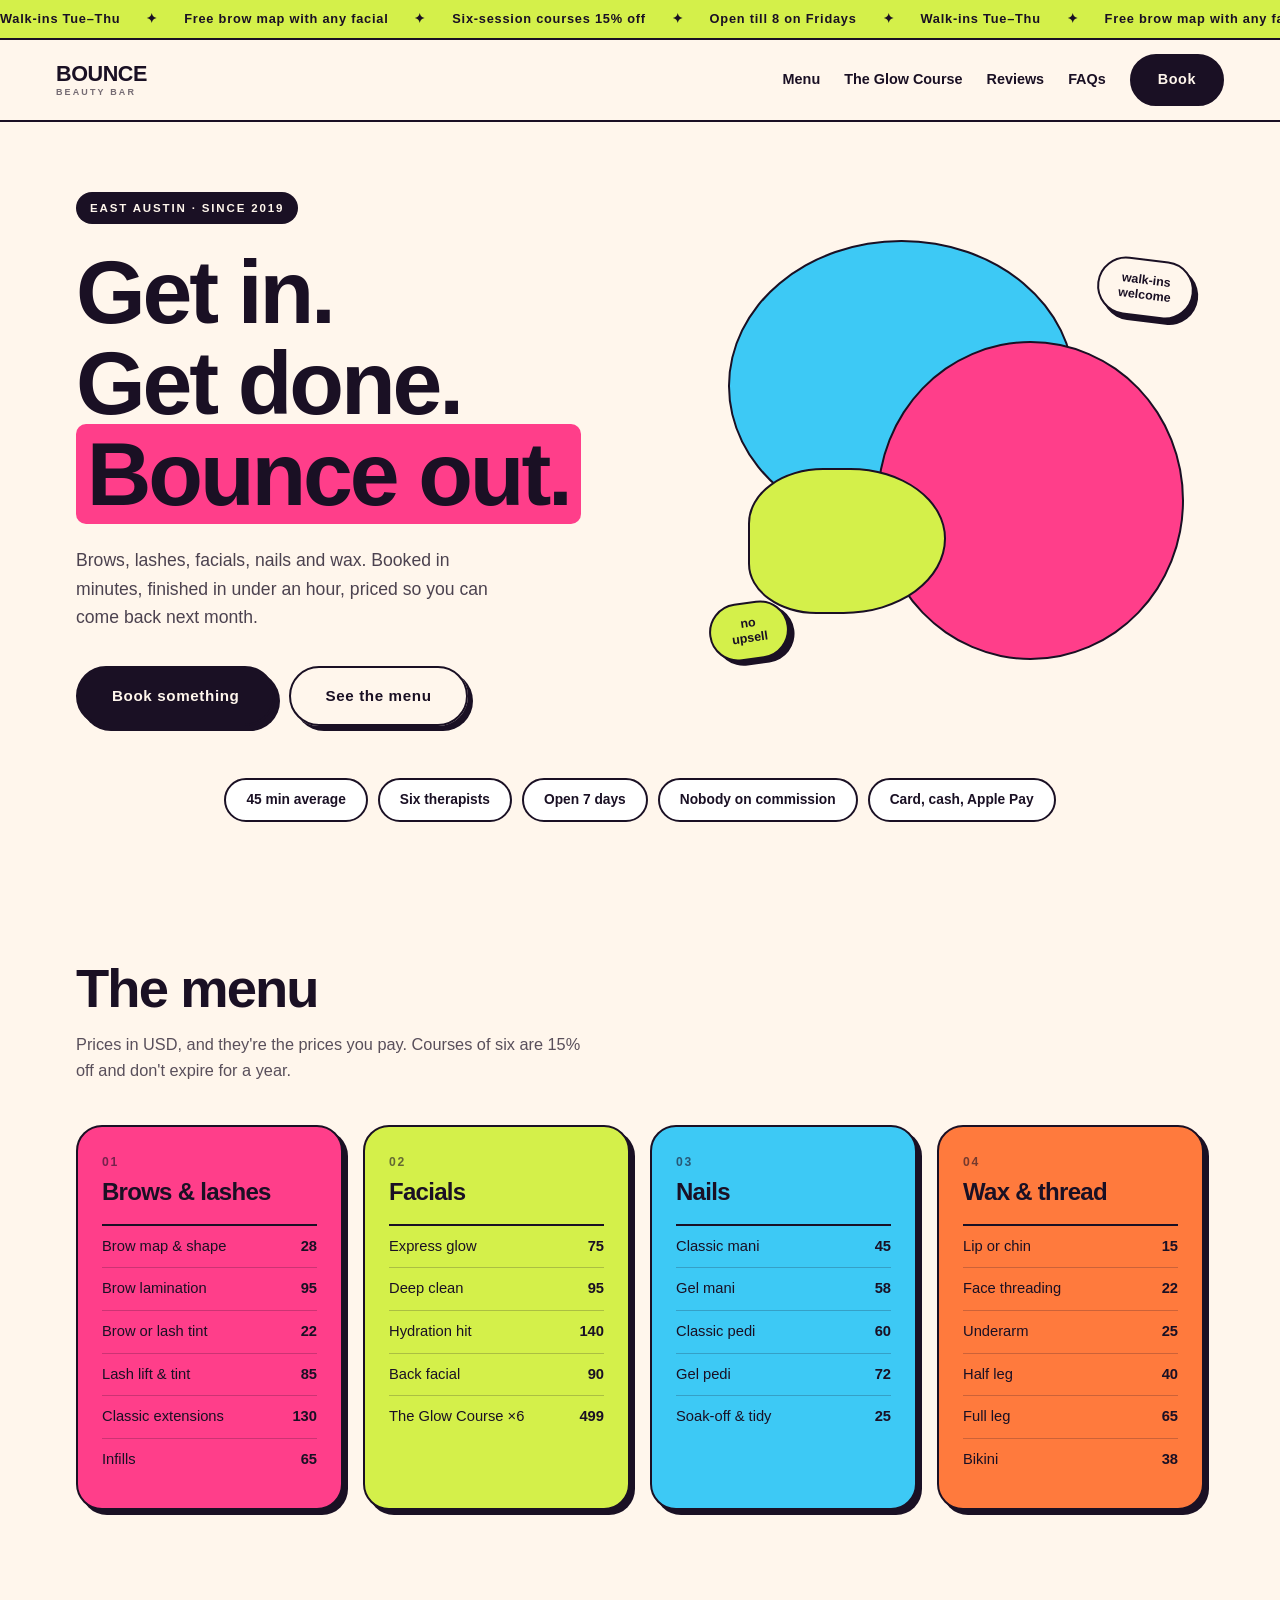
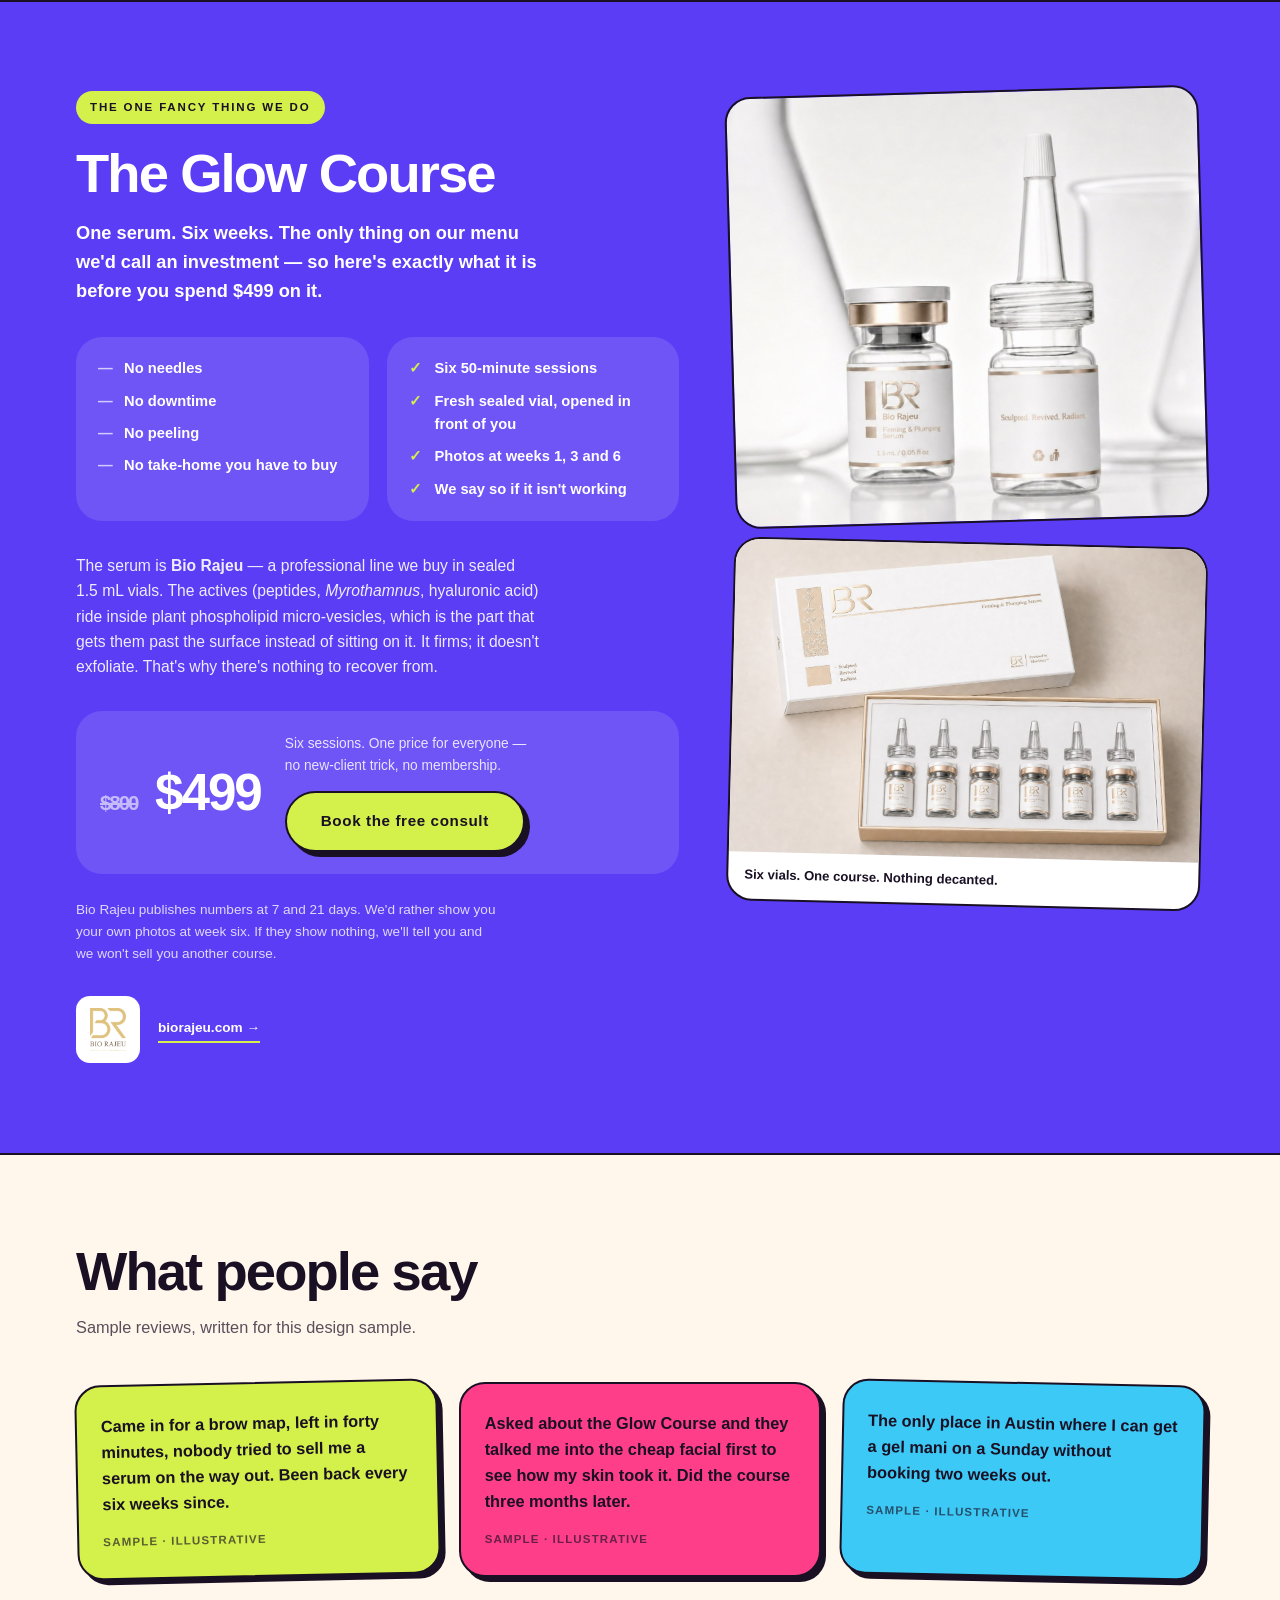
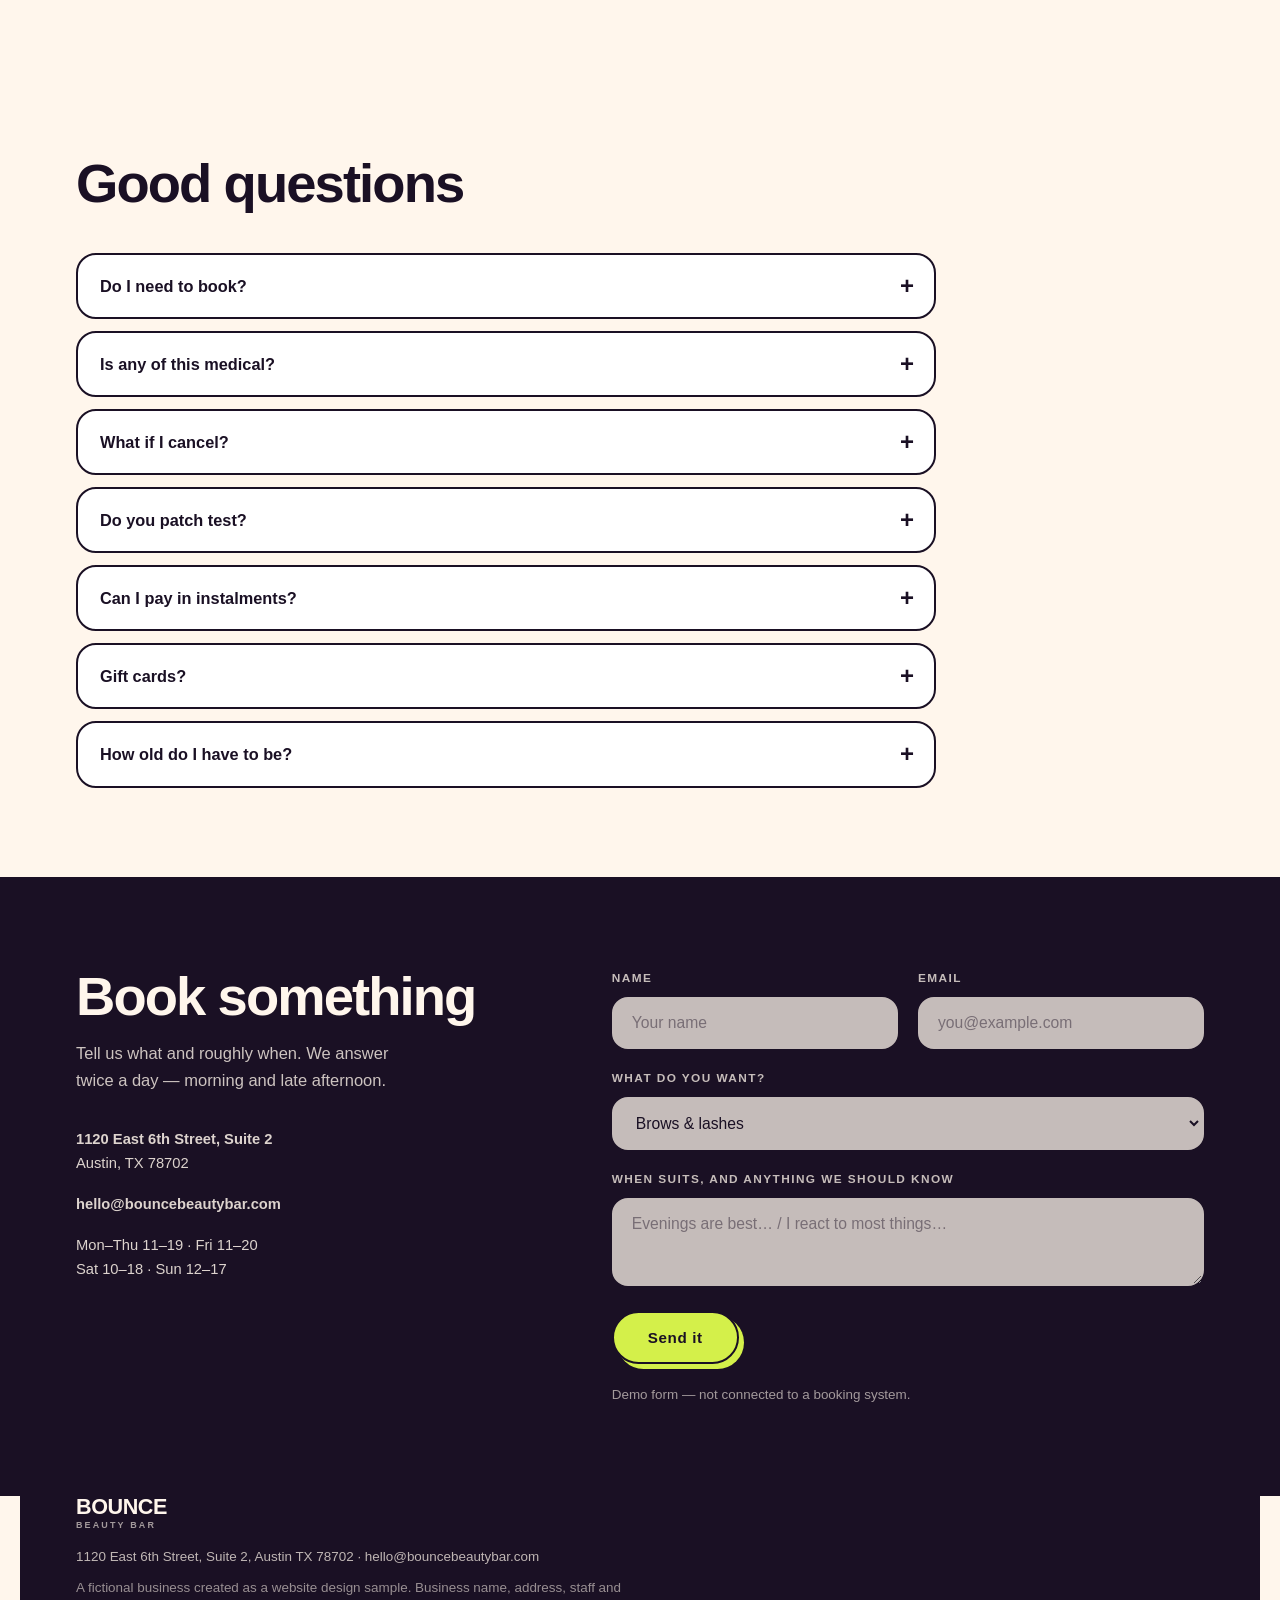
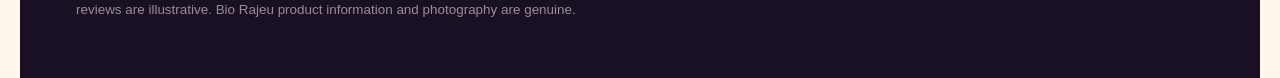
==== commit dc77222a: "Rebuild as BOUNCE — high-saturation beauty bar Full rebuild. The previous direction was rejected on " ====
--- a/index.html
+++ b/index.html
@@ -4,298 +4,251 @@
 <meta charset="utf-8">
 <meta name="viewport" content="width=device-width, initial-scale=1">
 <meta name="robots" content="noindex, nofollow">
-<title>Serein — Aesthetic Studio, Austin</title>
-<meta name="description" content="A three-room studio in East Austin. Skin, body, brows and hair removal. By appointment.">
+<title>BOUNCE — Beauty Bar, East Austin</title>
+<meta name="description" content="Brows, lashes, facials, nails and wax in East Austin. Walk in, bounce out.">
 <link rel="stylesheet" href="style.css">
 </head>
 <body>
 
-<header class="bar" id="bar">
-  <a class="mark" href="#top">Serein</a>
-  <nav class="bar-nav" id="barNav">
-    <a href="#treatments">treatments</a>
-    <a href="#firming">firming</a>
-    <a href="#studio">studio</a>
-    <a href="#visit">your visit</a>
-    <a href="#notes">notes</a>
-    <a href="#enquiries">enquiries</a>
+<!-- Announcement marquee — two identical halves, track shifts -50% for a clean loop -->
+<div class="ticker" aria-hidden="true">
+  <div class="tk">
+    <span>Walk-ins Tue–Thu</span><i>✦</i><span>Free brow map with any facial</span><i>✦</i><span>Six-session courses 15% off</span><i>✦</i><span>Open till 8 on Fridays</span><i>✦</i>
+    <span>Walk-ins Tue–Thu</span><i>✦</i><span>Free brow map with any facial</span><i>✦</i><span>Six-session courses 15% off</span><i>✦</i><span>Open till 8 on Fridays</span><i>✦</i>
+  </div>
+</div>
+
+<header class="nav" id="nav">
+  <a class="logo" href="#top">BOUNCE<em>beauty bar</em></a>
+  <nav class="links" id="links">
+    <a href="#menu">Menu</a>
+    <a href="#glow">The Glow Course</a>
+    <a href="#words">Reviews</a>
+    <a href="#asks">FAQs</a>
+    <a class="pill pill-ink" href="#book">Book</a>
   </nav>
   <button class="burger" id="burger" aria-label="Menu" aria-expanded="false">
-    <span></span><span></span>
+    <span></span><span></span><span></span>
   </button>
 </header>
 
 <main id="top">
 
-  <!-- ============ OPENING ============ -->
-  <section class="open">
-    <div class="open-copy">
-      <p class="place">East Austin · Since 2018</p>
-      <h1>Serein</h1>
-      <p class="line">A three-room studio for skin, body, brows and hair removal. Four therapists, no commission, and a list of services we have no intention of lengthening.</p>
-      <p class="line dim-line">Above the record shop at 1120 East 6th. By appointment, Tuesday to Saturday.</p>
-      <div class="open-cta">
-        <a class="btn" href="#enquiries">Enquire</a>
-        <a class="quiet-link" href="#treatments">Treatments &amp; prices &nbsp;&mdash;&mdash;</a>
-      </div>
-    </div>
-    <figure class="open-art">
-      <img src="img/room.svg" alt="Line drawing of one of the treatment rooms" width="900" height="600">
-      <figcaption>Room two, looking east</figcaption>
-    </figure>
-  </section>
-
-  <!-- ============ FACTS STRIP ============ -->
-  <dl class="strip">
-    <div><dt>Rooms</dt><dd>Three</dd></div>
-    <div><dt>Therapists</dt><dd>Four, licensed in Texas</dd></div>
-    <div><dt>Consultation</dt><dd>Free · 20 minutes</dd></div>
-    <div><dt>Commission</dt><dd>Nobody here works on it</dd></div>
-  </dl>
-
-  <!-- ============ 01 TREATMENTS ============ -->
-  <section class="sec" id="treatments">
-    <p class="n">01</p>
-    <div class="c">
-      <h2>Treatments</h2>
-      <p class="body">Everything is available as a single appointment. Courses of six exist where a course is the honest answer, and they are 15&nbsp;% below the individual price. Prices in USD.</p>
-
-      <div class="cats">
-
-        <section class="cat">
-          <div class="cat-head">
-            <svg class="ico" viewBox="0 0 40 40" aria-hidden="true"><g fill="none" stroke="currentColor" stroke-width="1.1" stroke-linecap="round"><path d="M24 5c-7 0-11 5-11 12 0 4-3 5-3 8s3 3 3 6c0 3 4 4 8 4"/><path d="M21 31v4"/><path d="M17 18c1.4-1.2 3.6-1.2 5 0"/><path d="M27 12c2.5 1.5 4 4.5 4 8s-1 6-3 8"/></g></svg>
-            <h3>Skin</h3>
+  <!-- ============ HERO ============ -->
+  <section class="hero">
+    <div class="hero-txt">
+      <p class="tag">East Austin · since 2019</p>
+      <h1>Get in.<br>Get done.<br><mark>Bounce out.</mark></h1>
+      <p class="sub">Brows, lashes, facials, nails and wax. Booked in minutes, finished in under an hour, priced so you can come back next month.</p>
+      <div class="hero-btns">
+        <a class="pill pill-ink big" href="#book">Book something</a>
+        <a class="pill pill-line big" href="#menu">See the menu</a>
+      </div>
+    </div>
+    <div class="hero-art" aria-hidden="true">
+      <div class="blob b1"></div>
+      <div class="blob b2"></div>
+      <div class="blob b3"></div>
+      <div class="sticker s1">walk-ins<br>welcome</div>
+      <div class="sticker s2">no<br>upsell</div>
+    </div>
+  </section>
+
+  <!-- ============ FACT PILLS ============ -->
+  <ul class="facts">
+    <li>45 min average</li>
+    <li>Six therapists</li>
+    <li>Open 7 days</li>
+    <li>Nobody on commission</li>
+    <li>Card, cash, Apple Pay</li>
+  </ul>
+
+  <!-- ============ MENU ============ -->
+  <section class="wrap" id="menu">
+    <header class="head">
+      <h2>The menu</h2>
+      <p>Prices in USD, and they're the prices you pay. Courses of six are 15% off and don't expire for a year.</p>
+    </header>
+
+    <div class="cards">
+
+      <article class="card c-pink">
+        <p class="c-n">01</p>
+        <h3>Brows &amp; lashes</h3>
+        <ul>
+          <li><span>Brow map &amp; shape</span><b>28</b></li>
+          <li><span>Brow lamination</span><b>95</b></li>
+          <li><span>Brow or lash tint</span><b>22</b></li>
+          <li><span>Lash lift &amp; tint</span><b>85</b></li>
+          <li><span>Classic extensions</span><b>130</b></li>
+          <li><span>Infills</span><b>65</b></li>
+        </ul>
+      </article>
+
+      <article class="card c-lime">
+        <p class="c-n">02</p>
+        <h3>Facials</h3>
+        <ul>
+          <li><span>Express glow</span><b>75</b></li>
+          <li><span>Deep clean</span><b>95</b></li>
+          <li><span>Hydration hit</span><b>140</b></li>
+          <li><span>Back facial</span><b>90</b></li>
+          <li><span>The Glow Course ×6</span><b>499</b></li>
+        </ul>
+      </article>
+
+      <article class="card c-sky">
+        <p class="c-n">03</p>
+        <h3>Nails</h3>
+        <ul>
+          <li><span>Classic mani</span><b>45</b></li>
+          <li><span>Gel mani</span><b>58</b></li>
+          <li><span>Classic pedi</span><b>60</b></li>
+          <li><span>Gel pedi</span><b>72</b></li>
+          <li><span>Soak-off &amp; tidy</span><b>25</b></li>
+        </ul>
+      </article>
+
+      <article class="card c-tang">
+        <p class="c-n">04</p>
+        <h3>Wax &amp; thread</h3>
+        <ul>
+          <li><span>Lip or chin</span><b>15</b></li>
+          <li><span>Face threading</span><b>22</b></li>
+          <li><span>Underarm</span><b>25</b></li>
+          <li><span>Half leg</span><b>40</b></li>
+          <li><span>Full leg</span><b>65</b></li>
+          <li><span>Bikini</span><b>38</b></li>
+        </ul>
+      </article>
+
+    </div>
+  </section>
+
+  <!-- ============================================================
+       THE ONE BIO RAJEU SECTION
+       ============================================================ -->
+  <section class="glow" id="glow">
+    <div class="glow-in">
+      <div class="glow-txt">
+        <p class="tag light">The one fancy thing we do</p>
+        <h2>The Glow Course</h2>
+        <p class="glow-lede">One serum. Six weeks. The only thing on our menu we'd call an investment — so here's exactly what it is before you spend $499 on it.</p>
+
+        <div class="yesno">
+          <ul class="no">
+            <li>No needles</li>
+            <li>No downtime</li>
+            <li>No peeling</li>
+            <li>No take-home you have to buy</li>
+          </ul>
+          <ul class="yes">
+            <li>Six 50-minute sessions</li>
+            <li>Fresh sealed vial, opened in front of you</li>
+            <li>Photos at weeks 1, 3 and 6</li>
+            <li>We say so if it isn't working</li>
+          </ul>
+        </div>
+
+        <p class="glow-body">The serum is <b>Bio Rajeu</b> — a professional line we buy in sealed 1.5&nbsp;mL vials. The actives (peptides, <em>Myrothamnus</em>, hyaluronic acid) ride inside plant phospholipid micro-vesicles, which is the part that gets them past the surface instead of sitting on it. It firms; it doesn't exfoliate. That's why there's nothing to recover from.</p>
+
+        <div class="price-row">
+          <p class="big-price"><s>$800</s> $499</p>
+          <div>
+            <p class="pr-note">Six sessions. One price for everyone — no new-client trick, no membership.</p>
+            <a class="pill pill-lime big" href="#book">Book the free consult</a>
           </div>
-          <ul class="list">
-            <li><span>Firming course</span><i>6 × 50 min</i><b>499</b></li>
-            <li><span>Resurfacing course</span><i>6 × 60 min</i><b>620</b></li>
-            <li><span>Deep hydration facial</span><i>75 min</i><b>140</b></li>
-            <li><span>Back facial</span><i>45 min</i><b>90</b></li>
-            <li><span>Express facial</span><i>30 min</i><b>75</b></li>
-          </ul>
-        </section>
-
-        <section class="cat">
-          <div class="cat-head">
-            <svg class="ico" viewBox="0 0 40 40" aria-hidden="true"><g fill="none" stroke="currentColor" stroke-width="1.1" stroke-linecap="round"><circle cx="20" cy="9" r="4"/><path d="M13 16h14l2 10-4 1-1 8h-8l-1-8-4-1Z"/><path d="M17 35h6"/></g></svg>
-            <h3>Body</h3>
-          </div>
-          <ul class="list">
-            <li><span>Contouring wrap course</span><i>6 × 60 min</i><b>540</b></li>
-            <li><span>Lymphatic drainage</span><i>60 min</i><b>115</b></li>
-            <li><span>Deep tissue massage</span><i>60 min</i><b>110</b></li>
-            <li><span>Salt &amp; enzyme scrub</span><i>45 min</i><b>95</b></li>
-          </ul>
-        </section>
-
-        <section class="cat">
-          <div class="cat-head">
-            <svg class="ico" viewBox="0 0 40 40" aria-hidden="true"><g fill="none" stroke="currentColor" stroke-width="1.1" stroke-linecap="round"><path d="M7 24c5-6 21-6 26 0-5 6-21 6-26 0Z"/><circle cx="20" cy="24" r="4"/><path d="M9 14c5-4 17-4 22 0"/></g></svg>
-            <h3>Brows &amp; lashes</h3>
-          </div>
-          <ul class="list">
-            <li><span>Brow mapping &amp; lamination</span><i>60 min</i><b>95</b></li>
-            <li><span>Lash lift &amp; tint</span><i>60 min</i><b>85</b></li>
-            <li><span>Classic extensions</span><i>90 min</i><b>130</b></li>
-            <li><span>Brow shape</span><i>20 min</i><b>28</b></li>
-            <li><span>Brow or lash tint</span><i>15 min</i><b>22</b></li>
-          </ul>
-        </section>
-
-        <section class="cat">
-          <div class="cat-head">
-            <svg class="ico" viewBox="0 0 40 40" aria-hidden="true"><g fill="none" stroke="currentColor" stroke-width="1.1" stroke-linecap="round"><path d="M11 8h18v9c0 8-4 12-9 15-5-3-9-7-9-15Z"/><path d="M11 15h18"/><path d="M16 22l4 4 4-4"/></g></svg>
-            <h3>Hair removal</h3>
-          </div>
-          <ul class="list">
-            <li><span>Full leg</span><i>45 min</i><b>65</b></li>
-            <li><span>Half leg</span><i>30 min</i><b>40</b></li>
-            <li><span>Bikini</span><i>20–30 min</i><b>from 38</b></li>
-            <li><span>Underarm</span><i>15 min</i><b>25</b></li>
-            <li><span>Face threading</span><i>15 min</i><b>22</b></li>
-            <li><span>Lip or chin</span><i>10 min</i><b>15</b></li>
-          </ul>
-        </section>
-
-      </div>
-      <p class="fine">Course sessions do not expire for twelve months. Vouchers in any amount, valid two years.</p>
-    </div>
-  </section>
-
-  <!-- ============================================================
-       02 — THE ONE BIO RAJEU SECTION
-       ============================================================ -->
-  <section class="sec firming" id="firming">
-    <p class="n">02</p>
-    <div class="c">
-      <h2>Firming</h2>
-      <p class="body lead">We keep one serum in the building. There is no retail shelf, no second line to compare it against, and no margin in recommending it to you.</p>
-
-      <div class="two">
-        <div>
-          <p class="body">The serum is Bio Rajeu. Single-use vials, 1.5&nbsp;mL, opened in front of you and mixed with the applicator at the start of each session. Nothing is decanted and nothing is kept between appointments.</p>
-          <p class="body">It is a firming formulation rather than a resurfacing one, so it does not exfoliate and there is nothing to recover from. You can come on a lunch hour.</p>
         </div>
-        <dl class="pairs tight">
-          <div><dt>Actives</dt><dd>Matrixyn™ peptides, <em>Myrothamnus</em>, hyaluronic acid</dd></div>
-          <div><dt>Carrier</dt><dd>Plant phospholipid micro-vesicles</dd></div>
-          <div><dt>Vial</dt><dd>1.5 mL · single use · professional</dd></div>
-          <div><dt>Free from</dt><dd>Hormones · third-party tested</dd></div>
-        </dl>
-      </div>
-
-      <p class="sub">Why a carrier matters</p>
-      <figure class="diagram">
-        <img src="img/carrier.svg" alt="Diagram: free actives collect at the skin surface, while actives carried inside phospholipid vesicles travel further and release in the epidermis" width="900" height="500">
-        <figcaption>Most of what a serum contains never gets past the stratum corneum. The vesicle is a shell built from the same phospholipids cells use to signal to one another, which is what carries the actives further before they are released.</figcaption>
-      </figure>
-
-      <p class="sub">The six weeks</p>
-      <ol class="weeks">
-        <li><span>01</span><p>Mapping, patch test, first application. Photographs.</p></li>
-        <li><span>02</span><p>Second application. Nothing is visible yet, and we will tell you that rather than agree with you.</p></li>
-        <li><span>03</span><p>Third. Photographs again. Texture is usually where people notice something first.</p></li>
-        <li><span>04</span><p>Fourth. Massage extended to thirty minutes from here on.</p></li>
-        <li><span>05</span><p>Fifth.</p></li>
-        <li><span>06</span><p>Final application. Photographs, the three-image comparison, and a maintenance plan.</p></li>
-      </ol>
-
-      <div class="shots">
-        <figure>
-          <img src="img/serum-vials.jpg" alt="A Bio Rajeu serum vial beside its applicator" width="1280" height="1160" loading="lazy">
-          <figcaption>One vial, one applicator, one session.</figcaption>
+
+        <p class="glow-fine">Bio Rajeu publishes numbers at 7 and 21 days. We'd rather show you your own photos at week six. If they show nothing, we'll tell you and we won't sell you another course.</p>
+
+        <p class="brandline">
+          <img class="br" src="img/br-logo.png" alt="Bio Rajeu" width="420" height="498">
+          <a href="https://biorajeu.com" rel="noopener">biorajeu.com &rarr;</a>
+        </p>
+      </div>
+
+      <div class="glow-pics">
+        <figure class="pic p1">
+          <img src="img/serum-vials.jpg" alt="A sealed Bio Rajeu serum vial with its applicator" width="1280" height="1160" loading="lazy">
         </figure>
-        <figure>
-          <img src="img/serum-kit.jpg" alt="The Bio Rajeu professional case, six vials to a course" width="1280" height="853" loading="lazy">
-          <figcaption>Six vials to a case. One case is one course.</figcaption>
+        <figure class="pic p2">
+          <img src="img/serum-kit.jpg" alt="The Bio Rajeu case — six vials, one course" width="1280" height="853" loading="lazy">
+          <figcaption>Six vials. One course. Nothing decanted.</figcaption>
         </figure>
       </div>
-
-      <div class="two bottom">
-        <div>
-          <p class="cost"><s>800</s> 499</p>
-          <p class="fine">USD, the six sessions. New and returning clients alike — there is one price.</p>
-          <p class="brand-row">
-            <img class="br-logo" src="img/br-logo.png" alt="Bio Rajeu" width="420" height="498">
-            <a class="quiet-link" href="https://biorajeu.com" rel="noopener">biorajeu.com &nbsp;&mdash;&mdash;</a>
-          </p>
+    </div>
+  </section>
+
+  <!-- ============ REVIEWS ============ -->
+  <section class="wrap" id="words">
+    <header class="head">
+      <h2>What people say</h2>
+      <p>Sample reviews, written for this design sample.</p>
+    </header>
+    <div class="quotes">
+      <blockquote class="q q-lime"><p>Came in for a brow map, left in forty minutes, nobody tried to sell me a serum on the way out. Been back every six weeks since.</p><cite>Sample · illustrative</cite></blockquote>
+      <blockquote class="q q-pink"><p>Asked about the Glow Course and they talked me into the cheap facial first to see how my skin took it. Did the course three months later.</p><cite>Sample · illustrative</cite></blockquote>
+      <blockquote class="q q-sky"><p>The only place in Austin where I can get a gel mani on a Sunday without booking two weeks out.</p><cite>Sample · illustrative</cite></blockquote>
+    </div>
+  </section>
+
+  <!-- ============ FAQ ============ -->
+  <section class="wrap" id="asks">
+    <header class="head">
+      <h2>Good questions</h2>
+    </header>
+    <div class="asks">
+      <details><summary>Do I need to book?</summary><p>Brows, tints and wax — walk in Tuesday to Thursday and we'll usually fit you in. Facials, nails and anything on a weekend, book it.</p></details>
+      <details><summary>Is any of this medical?</summary><p>No. No injectables, no needles, no prescriptions. It's beauty work — topical, manual and wax. If you need a clinician we'll say so and point you at one.</p></details>
+      <details><summary>What if I cancel?</summary><p>24 hours, no charge. Less than that, half — the chair and the therapist are both blocked. Course sessions don't expire for a year, so missing a week is fine.</p></details>
+      <details><summary>Do you patch test?</summary><p>Always, for tints and lash work, and before any course. Two minutes, and it has to be at least 24 hours ahead.</p></details>
+      <details><summary>Can I pay in instalments?</summary><p>Courses can split over three months at no extra cost. Just say so when you book.</p></details>
+      <details><summary>Gift cards?</summary><p>Any amount, good for two years, spendable on anything. Emailed same day.</p></details>
+      <details><summary>How old do I have to be?</summary><p>16 with a parent's OK, 18 on your own.</p></details>
+    </div>
+  </section>
+
+  <!-- ============ BOOK ============ -->
+  <section class="book" id="book">
+    <div class="book-in">
+      <div class="book-txt">
+        <h2>Book something</h2>
+        <p>Tell us what and roughly when. We answer twice a day — morning and late afternoon.</p>
+        <ul class="where">
+          <li><b>1120 East 6th Street, Suite 2</b><br>Austin, TX 78702</li>
+          <li><b>hello@bouncebeautybar.com</b></li>
+          <li>Mon–Thu 11–19 · Fri 11–20<br>Sat 10–18 · Sun 12–17</li>
+        </ul>
+      </div>
+      <form class="form" onsubmit="return false;">
+        <div class="f2">
+          <label>Name<input type="text" placeholder="Your name" required></label>
+          <label>Email<input type="email" placeholder="you@example.com" required></label>
         </div>
-        <p class="fine">Bio Rajeu publishes figures at seven and twenty-one days. We photograph instead, because a number in a brochure is not your face. If the three-image comparison shows nothing at week six we will say so, and we will not sell you a second course.</p>
-      </div>
-    </div>
-  </section>
-
-  <!-- ============ 03 STUDIO ============ -->
-  <section class="sec" id="studio">
-    <p class="n">03</p>
-    <div class="c">
-      <h2>Studio</h2>
-      <div class="two">
-        <div>
-          <p class="body">Opened 2018 with two rooms and one therapist. Three rooms and four of us now, which is as large as it is going to get — past that you stop knowing whose skin is whose, and the point of the place is that we remember.</p>
-          <p class="body">Every consultation is run by Nadia Okonjo. Nobody is paid a percentage of what they sell, which is the only thing worth knowing about how the advice works here.</p>
-        </div>
-        <div>
-          <p class="body">This is beauty work — topical, manual, wax. No injectables, no needles, no prescriptions. Where something needs a clinician we say so and point you at one.</p>
-          <p class="body">Rooms are single-occupancy and quiet. We do not play music unless you ask for it, and we do not talk through a treatment unless you start.</p>
-        </div>
-      </div>
-      <blockquote class="quote">
-        <p>Nadia told me at the consultation that two of the four things I came in asking for weren't worth doing.</p>
-        <cite>Sample review · illustrative</cite>
-      </blockquote>
-    </div>
-  </section>
-
-  <!-- ============ 04 YOUR VISIT ============ -->
-  <section class="sec" id="visit">
-    <p class="n">04</p>
-    <div class="c">
-      <h2>Your visit</h2>
-      <ol class="steps">
-        <li>
-          <span>01</span>
-          <h3>Enquire</h3>
-          <p>Send the form below with rough times. We answer twice a day, morning and late afternoon.</p>
-        </li>
-        <li>
-          <span>02</span>
-          <h3>Consultation</h3>
-          <p>Twenty minutes, free. A reading under magnification, photographs, a patch test where one is needed.</p>
-        </li>
-        <li>
-          <span>03</span>
-          <h3>Written plan</h3>
-          <p>Costed, on paper, before you commit to anything. Roughly a third of people leave without booking.</p>
-        </li>
-        <li>
-          <span>04</span>
-          <h3>Treatment</h3>
-          <p>Single appointment or a course. Course sessions are booked a week apart and held in one therapist's diary if you want that.</p>
-        </li>
-      </ol>
-    </div>
-  </section>
-
-  <!-- ============ 05 NOTES ============ -->
-  <section class="sec" id="notes">
-    <p class="n">05</p>
-    <div class="c">
-      <h2>Notes</h2>
-      <dl class="notes">
-        <div><dt>Cancelling</dt><dd>Twenty-four hours, no charge. Inside that, half — the room and the therapist are both blocked. A missed week inside a course is not a problem.</dd></div>
-        <div><dt>Patch tests</dt><dd>Required for tints, lash work and any course-based facial. Two minutes at the consultation, at least twenty-four hours before the appointment.</dd></div>
-        <div><dt>Getting here</dt><dd>1120 East 6th Street, the door left of the record shop. Street parking on East 6th; the Medina lot is free after six.</dd></div>
-        <div><dt>Access</dt><dd>First floor, no lift. Email ahead and we move you to the ground-floor room two doors down.</dd></div>
-        <div><dt>Age</dt><dd>Sixteen with a parent's consent, eighteen unaccompanied.</dd></div>
-        <div><dt>Paying</dt><dd>Card, cash or Apple Pay. Courses can be split over three months at no extra cost.</dd></div>
-      </dl>
-    </div>
-  </section>
-
-  <!-- ============ 06 ENQUIRIES ============ -->
-  <section class="sec" id="enquiries">
-    <p class="n">06</p>
-    <div class="c">
-      <h2>Enquiries</h2>
-      <div class="two enq">
-        <form class="form" onsubmit="return false;">
-          <div class="f2">
-            <label>Name<input type="text" placeholder="—" required></label>
-            <label>Email<input type="email" placeholder="—" required></label>
-          </div>
-          <label>Interested in
-            <select>
-              <option>Skin</option>
-              <option>Body</option>
-              <option>Brows &amp; lashes</option>
-              <option>Hair removal</option>
-              <option>Firming course</option>
-              <option>Consultation only</option>
-            </select>
-          </label>
-          <label>When suits, and anything we should know<textarea rows="3" placeholder="—"></textarea></label>
-          <button class="btn" type="submit">Send</button>
-          <p class="fine">Demo form — not connected to a booking system.</p>
-        </form>
-        <dl class="pairs">
-          <div><dt>Address</dt><dd>1120 East 6th Street, Suite 2<br>Austin, TX 78702</dd></div>
-          <div><dt>Email</dt><dd><a href="mailto:hello@sereinstudio.com">hello@sereinstudio.com</a></dd></div>
-          <div><dt>Hours</dt><dd>Tue–Thu 11–19<br>Fri 11–20<br>Sat 10–18<br>Sun &amp; Mon closed</dd></div>
-        </dl>
-      </div>
+        <label>What do you want?
+          <select>
+            <option>Brows &amp; lashes</option>
+            <option>Facial</option>
+            <option>Nails</option>
+            <option>Wax &amp; thread</option>
+            <option>The Glow Course — free consult</option>
+            <option>No idea, help</option>
+          </select>
+        </label>
+        <label>When suits, and anything we should know<textarea rows="3" placeholder="Evenings are best… / I react to most things…"></textarea></label>
+        <button class="pill pill-ink big" type="submit">Send it</button>
+        <p class="fine">Demo form — not connected to a booking system.</p>
+      </form>
     </div>
   </section>
 
 </main>
 
 <footer class="foot">
-  <p class="mark">Serein</p>
-  <div>
-    <p class="fine">1120 East 6th Street, Suite 2, Austin TX 78702 · <a href="mailto:hello@sereinstudio.com">hello@sereinstudio.com</a></p>
-    <p class="fine notice">A fictional business created as a website design sample. Business name, address, staff and reviews are illustrative. Bio Rajeu product information and photography are genuine.</p>
-  </div>
+  <p class="logo foot-logo">BOUNCE<em>beauty bar</em></p>
+  <p class="fine">1120 East 6th Street, Suite 2, Austin TX 78702 · hello@bouncebeautybar.com</p>
+  <p class="fine dim">A fictional business created as a website design sample. Business name, address, staff and reviews are illustrative. Bio Rajeu product information and photography are genuine.</p>
 </footer>
 
 <script src="script.js"></script>
--- a/style.css
+++ b/style.css
@@ -1,239 +1,270 @@
-/* Serein Aesthetic Studio — demo site
-   Cool neutral, no accent colour. Light weights, hairlines only; nothing is
-   boxed, filled, rounded or shadowed. Section numbers sit in the left margin.
-   Illustrations are inline/linked SVG line art rather than photography.
+/* BOUNCE Beauty Bar — demo site
+   High-saturation, chunky and rounded. Colour blocks carry the page instead of
+   photography; the only photographs are the two product shots.
+   Text colour per block follows measured contrast:
+     violet -> white (6.1)   pink 5.5 / lime 14.3 / tangerine 7.1 / sky 9.5 -> ink
    System fonts and local assets only — runs fully offline. */
 
 :root{
-  --bg:#F1F1EF;
-  --bg-2:#E9E9E6;
+  --pink:#FF3E8A;
+  --violet:#5B3DF5;
+  --lime:#D4F04A;
+  --tang:#FF7A3D;
+  --sky:#3DC9F5;
+  --cream:#FFF6EC;
   --white:#FFFFFF;
-  --ink:#222422;
-  --grey:#666862;          /* 5.0 on --bg, 4.6 on --bg-2 */
-  --faint:#8E908B;         /* labels, numbers and rules only — 2.9 on --bg */
-  --line:#DCDCD8;
-  --line-2:#E4E4E0;
+  --ink:#1A1024;
   --sans:-apple-system,BlinkMacSystemFont,"Segoe UI",Roboto,"Helvetica Neue",Arial,sans-serif;
-  --pad:clamp(24px,5vw,64px);
-  --col:820px;
-  --gut:40px;
+  --r:26px;
+  --pad:clamp(20px,4.5vw,56px);
+  --wrap:1240px;
+  --hard:5px 5px 0 var(--ink);
 }
 
 *{box-sizing:border-box;margin:0;padding:0}
 html{scroll-behavior:smooth}
 body{
-  background:var(--bg);
+  background:var(--cream);
   color:var(--ink);
   font-family:var(--sans);
-  font-size:15.5px;
-  line-height:1.78;
-  letter-spacing:.005em;
+  font-size:16.5px;
+  line-height:1.6;
   -webkit-font-smoothing:antialiased;
+  overflow-x:hidden;
 }
 img{display:block;max-width:100%;height:auto}
 a{color:inherit}
-
-/* ============ TOP BAR ============ */
-.bar{
-  position:sticky;top:0;z-index:40;
+h1,h2,h3{font-weight:800;letter-spacing:-.035em;line-height:1.02}
+h1{font-size:clamp(2.9rem,8.4vw,5.6rem)}
+h2{font-size:clamp(2rem,4.6vw,3.4rem)}
+h3{font-size:1.5rem;letter-spacing:-.03em}
+
+.wrap{max-width:var(--wrap);margin:0 auto;padding:clamp(54px,7vw,96px) var(--pad)}
+.head{margin-bottom:2.6rem;max-width:56ch}
+.head p{margin-top:.9rem;font-size:1.02rem;opacity:.72}
+.tag{
+  display:inline-block;font-size:.72rem;font-weight:800;letter-spacing:.16em;text-transform:uppercase;
+  background:var(--ink);color:var(--cream);padding:7px 14px;border-radius:999px;margin-bottom:1.4rem;
+}
+.tag.light{background:var(--lime);color:var(--ink)}
+.fine{font-size:.84rem;opacity:.72}
+.dim{opacity:.55}
+
+/* ============ PILLS / BUTTONS ============ */
+.pill{
+  display:inline-block;border:2px solid var(--ink);border-radius:999px;
+  padding:12px 26px;font-size:.82rem;font-weight:800;letter-spacing:.04em;
+  text-decoration:none;cursor:pointer;font-family:var(--sans);
+  transition:transform .12s ease,box-shadow .12s ease;
+}
+.pill.big{padding:16px 34px;font-size:.95rem;box-shadow:var(--hard)}
+.pill-ink{background:var(--ink);color:var(--cream)}
+.pill-line{background:transparent;color:var(--ink)}
+.pill-lime{background:var(--lime);color:var(--ink)}
+.pill:hover{transform:translate(-2px,-2px)}
+.pill.big:hover{box-shadow:8px 8px 0 var(--ink)}
+.pill:active{transform:translate(2px,2px)}
+.pill.big:active{box-shadow:2px 2px 0 var(--ink)}
+
+/* ============ TICKER ============ */
+.ticker{background:var(--lime);border-bottom:2px solid var(--ink);overflow:hidden;padding:9px 0}
+.tk{display:flex;white-space:nowrap;animation:roll 34s linear infinite;will-change:transform}
+.tk > *{flex:none;padding-right:26px;font-size:.8rem;font-weight:800;letter-spacing:.06em;font-style:normal}
+@keyframes roll{from{transform:translateX(0)}to{transform:translateX(-50%)}}
+
+/* ============ NAV ============ */
+.nav{
+  position:sticky;top:0;z-index:50;
   display:flex;align-items:center;justify-content:space-between;gap:20px;
-  padding:18px var(--pad);
-  background:var(--bg);border-bottom:1px solid var(--line);
-}
-.mark{font-size:.92rem;font-weight:400;letter-spacing:.36em;text-transform:uppercase;text-decoration:none}
-.bar-nav{display:flex;gap:26px}
-.bar-nav a{text-decoration:none;font-size:.71rem;letter-spacing:.14em;color:var(--grey);transition:color .2s}
-.bar-nav a:hover,.bar-nav a.here{color:var(--ink)}
-
-/* ============ OPENING ============ */
-.open{
-  display:grid;grid-template-columns:minmax(0,.95fr) minmax(0,1.05fr);
-  gap:clamp(32px,5vw,72px);align-items:center;
-  padding:clamp(48px,7vw,96px) var(--pad) clamp(40px,5vw,72px);
-  max-width:1320px;margin:0 auto;
-}
-.place{font-size:.67rem;letter-spacing:.28em;text-transform:uppercase;color:var(--faint);margin-bottom:1.8rem}
-.open h1{font-size:clamp(2.8rem,7.5vw,5rem);font-weight:300;letter-spacing:.08em;line-height:1;text-transform:uppercase}
-.line{margin-top:1.8rem;font-size:1rem;color:var(--grey);max-width:44ch}
-.dim-line{font-size:.9rem;color:var(--faint);margin-top:1rem}
-.open-cta{display:flex;align-items:center;gap:26px;flex-wrap:wrap;margin-top:2.4rem}
-.open-art{background:var(--white);padding:clamp(18px,2.4vw,34px)}
-.open-art img{width:100%}
-.open-art figcaption{font-size:.71rem;letter-spacing:.16em;text-transform:uppercase;color:var(--faint);margin-top:1rem}
-
-.quiet-link{
-  text-decoration:none;font-size:.71rem;letter-spacing:.2em;text-transform:uppercase;
-  color:var(--ink);transition:opacity .2s;
-}
-.quiet-link:hover{opacity:.55}
-
-/* ============ FACTS STRIP ============ */
-.strip{
-  display:grid;grid-template-columns:repeat(4,1fr);gap:var(--gut);
-  max-width:1320px;margin:0 auto;padding:26px var(--pad);
-  border-top:1px solid var(--line);border-bottom:1px solid var(--line);
-}
-.strip dt{font-size:.67rem;letter-spacing:.2em;text-transform:uppercase;color:var(--faint);margin-bottom:.2rem}
-.strip dd{font-size:.94rem}
-
-/* ============ SECTION SHELL ============ */
-.sec{
-  display:grid;grid-template-columns:76px minmax(0,var(--col));
-  justify-content:center;gap:0 var(--gut);
-  padding:clamp(56px,7.5vw,104px) var(--pad);
-  border-top:1px solid var(--line);
-}
-.sec:first-of-type{border-top:0}
-.n{font-size:.67rem;letter-spacing:.2em;color:var(--faint);padding-top:.5rem}
-.c{min-width:0}
-.c h2{font-size:clamp(1.5rem,3vw,2rem);font-weight:300;letter-spacing:.03em;line-height:1.2;margin-bottom:1.6rem}
-.body{color:var(--grey);margin-bottom:1.1rem;max-width:62ch}
-.body.lead{color:var(--ink);font-size:1.04rem;max-width:54ch;margin-bottom:2.2rem}
-.sub{font-size:.67rem;letter-spacing:.22em;text-transform:uppercase;color:var(--faint);margin:2.8rem 0 1.2rem}
-.fine{font-size:.8rem;color:var(--grey);line-height:1.72;max-width:60ch}
-
-/* ============ TREATMENT CATEGORIES ============ */
-.cats{display:grid;grid-template-columns:1fr 1fr;gap:2.4rem var(--gut);margin-top:2.4rem}
-.cat-head{display:flex;align-items:center;gap:12px;padding-bottom:.7rem;border-bottom:1px solid var(--line)}
-.ico{width:30px;height:30px;flex:none;color:var(--faint)}
-.cat-head h3{font-size:.72rem;letter-spacing:.2em;text-transform:uppercase;font-weight:400}
-.list{list-style:none}
-.list li{
-  display:grid;grid-template-columns:1fr auto auto;gap:0 20px;align-items:baseline;
-  padding:10px 0;border-bottom:1px solid var(--line-2);
-}
-.list span{font-size:.93rem}
-.list i{font-style:normal;font-size:.71rem;letter-spacing:.08em;color:var(--faint);white-space:nowrap}
-.list b{font-weight:400;font-size:.93rem;min-width:5.5ch;text-align:right;white-space:nowrap}
-.cats + .fine{margin-top:2rem}
-
-/* ============ PAIRS ============ */
-.pairs > div{display:grid;grid-template-columns:120px 1fr;gap:22px;padding:11px 0;border-top:1px solid var(--line-2)}
-.pairs dt{font-size:.68rem;letter-spacing:.16em;text-transform:uppercase;color:var(--faint);padding-top:.4rem}
-.pairs dd{font-size:.91rem;color:var(--grey)}
-.pairs dd em{font-style:italic}
-.pairs dd a{color:var(--ink)}
-.pairs dd a:hover{opacity:.6}
-.pairs.tight > div{grid-template-columns:92px 1fr;gap:16px}
-
-/* ============ FIRMING — the one Bio Rajeu section ============ */
-.firming{background:var(--bg-2)}
-.two{display:grid;grid-template-columns:1fr 1fr;gap:var(--gut);align-items:start}
-.two.bottom{margin-top:2.8rem;padding-top:2rem;border-top:1px solid var(--line)}
-
-.diagram{background:var(--white);padding:clamp(18px,2.6vw,36px)}
-.diagram img{width:100%}
-.diagram figcaption{font-size:.82rem;color:var(--grey);line-height:1.7;margin-top:1.2rem;max-width:74ch}
-
-.weeks{list-style:none}
-.weeks li{display:grid;grid-template-columns:48px 1fr;gap:18px;align-items:baseline;padding:11px 0;border-top:1px solid var(--line-2)}
-.weeks li:last-child{border-bottom:1px solid var(--line-2)}
-.weeks span{font-size:.68rem;letter-spacing:.18em;color:var(--faint)}
-.weeks p{font-size:.92rem;color:var(--grey);max-width:56ch}
-
-.shots{display:grid;grid-template-columns:1fr 1fr;gap:var(--gut);margin-top:2.8rem}
-.shots figure{background:var(--white)}
-.shots img{width:100%}
-.shots figcaption{font-size:.76rem;letter-spacing:.06em;color:var(--grey);padding:12px 16px 15px}
-
-.cost{font-size:clamp(2.1rem,4.6vw,3rem);font-weight:300;line-height:1;margin-bottom:.8rem}
-.cost s{font-size:.42em;color:var(--faint);margin-right:.5rem}
-/* the packaging is white with gold foil, so the mark sits on white, not a dark plate */
-.brand-row{display:flex;align-items:center;gap:20px;flex-wrap:wrap;margin-top:1.8rem}
-.br-logo{width:70px;height:auto;background:var(--white);padding:13px 16px}
-
-/* ============ QUOTE ============ */
-.quote{margin-top:2.6rem;padding-top:1.8rem;border-top:1px solid var(--line)}
-.quote p{font-size:clamp(1.1rem,2vw,1.4rem);font-weight:300;line-height:1.5;max-width:38ch}
-.quote cite{display:block;margin-top:.9rem;font-size:.66rem;letter-spacing:.18em;text-transform:uppercase;color:var(--faint);font-style:normal}
-
-/* ============ STEPS ============ */
-.steps{list-style:none;display:grid;grid-template-columns:repeat(4,1fr);gap:var(--gut);margin-top:2.2rem}
-.steps li{border-top:1px solid var(--line);padding-top:1rem}
-.steps span{display:block;font-size:.67rem;letter-spacing:.2em;color:var(--faint);margin-bottom:.8rem}
-.steps h3{font-size:.95rem;font-weight:400;margin-bottom:.4rem}
-.steps p{font-size:.85rem;color:var(--grey);line-height:1.7}
-
-/* ============ NOTES ============ */
-.notes{display:grid;grid-template-columns:1fr 1fr;gap:0 var(--gut);margin-top:2.2rem}
-.notes > div{border-top:1px solid var(--line-2);padding:13px 0}
-.notes dt{font-size:.68rem;letter-spacing:.16em;text-transform:uppercase;color:var(--faint);margin-bottom:.25rem}
-.notes dd{font-size:.89rem;color:var(--grey);line-height:1.7}
-
-/* ============ FORM ============ */
-.enq{gap:clamp(32px,5vw,70px)}
-.form{display:grid;gap:26px;align-content:start}
-.f2{display:grid;grid-template-columns:1fr 1fr;gap:26px}
-.form label{display:block;font-size:.67rem;letter-spacing:.18em;text-transform:uppercase;color:var(--faint)}
+  padding:14px var(--pad);background:var(--cream);border-bottom:2px solid var(--ink);
+}
+.logo{font-size:1.35rem;font-weight:800;letter-spacing:-.02em;text-decoration:none;line-height:1}
+.logo em{
+  display:block;font-style:normal;font-size:.56rem;font-weight:800;
+  letter-spacing:.24em;text-transform:uppercase;margin-top:4px;opacity:.6;
+}
+.links{display:flex;align-items:center;gap:24px}
+.links a{text-decoration:none;font-size:.9rem;font-weight:700}
+.links a:not(.pill):hover{text-decoration:underline;text-underline-offset:4px;text-decoration-thickness:2px}
+
+/* ============ HERO ============ */
+.hero{
+  max-width:var(--wrap);margin:0 auto;
+  padding:clamp(38px,5.5vw,72px) var(--pad) clamp(30px,4vw,54px);
+  display:grid;grid-template-columns:1.08fr .92fr;gap:clamp(28px,4vw,56px);align-items:center;
+}
+.hero h1 mark{background:var(--pink);color:var(--ink);padding:0 .12em;border-radius:10px}
+.hero .sub{margin-top:1.6rem;font-size:1.1rem;max-width:44ch;opacity:.78}
+.hero-btns{display:flex;gap:14px;flex-wrap:wrap;margin-top:2.2rem}
+
+.hero-art{position:relative;aspect-ratio:1/.92;min-height:280px}
+.blob{position:absolute;border:2px solid var(--ink);border-radius:50%}
+.b1{inset:2% 26% 34% 4%;background:var(--sky)}
+.b2{inset:24% 4% 6% 34%;background:var(--pink)}
+.b3{inset:52% 52% 16% 8%;background:var(--lime);border-radius:44% 56% 60% 40%}
+.sticker{
+  position:absolute;background:var(--cream);border:2px solid var(--ink);border-radius:999px;
+  padding:12px 20px;font-size:.78rem;font-weight:800;line-height:1.2;text-align:center;
+  box-shadow:var(--hard);
+}
+.s1{top:6%;right:2%;transform:rotate(7deg)}
+.s2{bottom:6%;left:0;transform:rotate(-8deg);background:var(--lime)}
+
+/* ============ FACT PILLS ============ */
+.facts{
+  list-style:none;display:flex;flex-wrap:wrap;gap:10px;justify-content:center;
+  max-width:var(--wrap);margin:0 auto;padding:0 var(--pad) clamp(30px,4vw,50px);
+}
+.facts li{
+  border:2px solid var(--ink);border-radius:999px;padding:9px 20px;
+  font-size:.86rem;font-weight:700;background:var(--white);
+}
+
+/* ============ MENU CARDS ============ */
+.cards{display:grid;grid-template-columns:repeat(4,1fr);gap:20px}
+.card{border:2px solid var(--ink);border-radius:var(--r);padding:26px 24px 28px;box-shadow:var(--hard)}
+.c-pink{background:var(--pink)}
+.c-lime{background:var(--lime)}
+.c-sky{background:var(--sky)}
+.c-tang{background:var(--tang)}
+.c-n{font-size:.76rem;font-weight:800;letter-spacing:.14em;opacity:.6}
+.card h3{margin:.5rem 0 1.2rem}
+.card ul{list-style:none;border-top:2px solid var(--ink)}
+.card li{display:flex;justify-content:space-between;gap:14px;padding:9px 0;border-bottom:1px solid rgba(26,16,36,.22);font-size:.92rem}
+.card li:last-child{border-bottom:0}
+.card b{font-weight:800;white-space:nowrap}
+
+/* ============ GLOW — the one Bio Rajeu section ============ */
+.glow{background:var(--violet);color:var(--white);border-top:2px solid var(--ink);border-bottom:2px solid var(--ink)}
+.glow-in{
+  max-width:var(--wrap);margin:0 auto;padding:clamp(54px,7vw,96px) var(--pad);
+  display:grid;grid-template-columns:1.12fr .88fr;gap:clamp(30px,4vw,58px);align-items:start;
+}
+.glow h2{margin-bottom:1rem}
+.glow-lede{font-size:1.14rem;font-weight:600;max-width:46ch;margin-bottom:2rem}
+.glow-body{font-size:.98rem;opacity:.9;max-width:56ch;margin-bottom:2rem}
+.glow-body b{font-weight:800}
+.glow-body em{font-style:italic}
+.glow-fine{font-size:.85rem;opacity:.8;max-width:56ch;margin-top:1.6rem}
+
+.yesno{display:grid;grid-template-columns:1fr 1fr;gap:18px;margin-bottom:2rem}
+.yesno ul{list-style:none;background:rgba(255,255,255,.12);border-radius:var(--r);padding:20px 22px}
+.yesno li{position:relative;padding-left:26px;margin-bottom:.55rem;font-size:.92rem;font-weight:600}
+.yesno li:last-child{margin-bottom:0}
+.no li::before,.yes li::before{position:absolute;left:0;font-weight:800}
+.no li::before{content:"—";opacity:.7}
+.yes li::before{content:"✓";color:var(--lime)}
+
+.price-row{display:flex;align-items:center;gap:24px;flex-wrap:wrap;background:rgba(255,255,255,.12);border-radius:var(--r);padding:22px 24px}
+.big-price{font-size:clamp(2.2rem,5vw,3.2rem);font-weight:800;letter-spacing:-.04em;line-height:1}
+.big-price s{font-size:.4em;font-weight:700;opacity:.6;margin-right:.35rem}
+.pr-note{font-size:.86rem;opacity:.85;margin-bottom:.9rem;max-width:34ch}
+
+.brandline{display:flex;align-items:center;gap:18px;flex-wrap:wrap;margin-top:2rem}
+/* the packaging is white with gold foil — the mark sits on white, never on the violet */
+.br{width:64px;height:auto;background:var(--white);border-radius:14px;padding:12px 14px}
+.brandline a{font-size:.85rem;font-weight:800;text-decoration:none;border-bottom:2px solid var(--lime);padding-bottom:2px}
+
+.glow-pics{display:grid;gap:18px}
+.pic{border:2px solid var(--ink);border-radius:var(--r);overflow:hidden;background:var(--white)}
+.pic img{width:100%}
+.pic figcaption{font-size:.82rem;font-weight:700;color:var(--ink);padding:12px 16px 14px}
+.p1{transform:rotate(-1.6deg)}
+.p2{transform:rotate(1.4deg)}
+
+/* ============ REVIEWS ============ */
+.quotes{display:grid;grid-template-columns:repeat(3,1fr);gap:20px}
+.q{border:2px solid var(--ink);border-radius:var(--r);padding:26px 24px;box-shadow:var(--hard)}
+.q-lime{background:var(--lime);transform:rotate(-1.2deg)}
+.q-pink{background:var(--pink)}
+.q-sky{background:var(--sky);transform:rotate(1.2deg)}
+.q p{font-size:1.02rem;font-weight:600}
+.q cite{display:block;margin-top:1rem;font-size:.72rem;font-weight:800;letter-spacing:.1em;text-transform:uppercase;font-style:normal;opacity:.65}
+
+/* ============ FAQ ============ */
+.asks{display:grid;gap:12px;max-width:860px}
+.asks details{background:var(--white);border:2px solid var(--ink);border-radius:20px;overflow:hidden}
+.asks summary{
+  cursor:pointer;list-style:none;padding:18px 54px 18px 22px;position:relative;
+  font-size:1.02rem;font-weight:800;
+}
+.asks summary::-webkit-details-marker{display:none}
+.asks summary::after{
+  content:"+";position:absolute;right:20px;top:50%;transform:translateY(-50%);
+  font-size:1.5rem;font-weight:800;line-height:1;
+}
+.asks details[open] summary::after{content:"–"}
+.asks details[open] summary{background:var(--lime);border-bottom:2px solid var(--ink)}
+.asks details p{padding:16px 22px 20px;font-size:.95rem;opacity:.8}
+
+/* ============ BOOK ============ */
+.book{background:var(--ink);color:var(--cream);border-top:2px solid var(--ink)}
+.book-in{
+  max-width:var(--wrap);margin:0 auto;padding:clamp(54px,7vw,96px) var(--pad);
+  display:grid;grid-template-columns:.9fr 1.1fr;gap:clamp(30px,4vw,58px);align-items:start;
+}
+.book-txt p{margin-top:1rem;opacity:.78;max-width:36ch}
+.where{list-style:none;margin-top:2.2rem;display:grid;gap:1.1rem;font-size:.92rem;opacity:.85}
+.where b{font-weight:800;opacity:1}
+
+.form{display:grid;gap:20px}
+.f2{display:grid;grid-template-columns:1fr 1fr;gap:20px}
+.form label{display:block;font-size:.74rem;font-weight:800;letter-spacing:.12em;text-transform:uppercase;opacity:.75}
 .form input,.form select,.form textarea{
-  width:100%;margin-top:10px;padding:8px 0;
-  background:transparent;border:0;border-bottom:1px solid var(--line);border-radius:0;
-  font-family:var(--sans);font-size:.95rem;color:var(--ink);line-height:1.7;
+  width:100%;margin-top:9px;padding:15px 18px;
+  background:var(--cream);color:var(--ink);border:2px solid var(--cream);border-radius:16px;
+  font-family:var(--sans);font-size:.98rem;font-weight:500;
   text-transform:none;letter-spacing:normal;
 }
-.form input::placeholder,.form textarea::placeholder{color:var(--faint)}
-.form input:focus,.form select:focus,.form textarea:focus{outline:0;border-bottom-color:var(--ink)}
+.form input::placeholder,.form textarea::placeholder{color:rgba(26,16,36,.45)}
+.form input:focus,.form select:focus,.form textarea:focus{outline:0;border-color:var(--lime)}
 .form textarea{resize:vertical}
-.btn{
-  justify-self:start;background:transparent;color:var(--ink);
-  border:1px solid var(--ink);padding:12px 32px;cursor:pointer;
-  font-family:var(--sans);font-size:.69rem;letter-spacing:.2em;text-transform:uppercase;
-  text-decoration:none;transition:background .2s,color .2s;
-}
-.btn:hover{background:var(--ink);color:var(--bg)}
+.form .pill-ink{background:var(--lime);color:var(--ink);border-color:var(--ink);justify-self:start;box-shadow:5px 5px 0 var(--lime)}
+.form .pill-ink:hover{box-shadow:8px 8px 0 var(--lime)}
+.form .fine{opacity:.6}
 
 /* ============ FOOTER ============ */
-.foot{
-  border-top:1px solid var(--line);padding:clamp(38px,5vw,64px) var(--pad);
-  display:grid;grid-template-columns:76px minmax(0,var(--col));
-  justify-content:center;gap:0 var(--gut);
-}
-.foot .mark{font-size:.78rem;letter-spacing:.3em;padding-top:.25rem}
-.foot .fine a{color:var(--ink)}
-.notice{color:var(--faint);max-width:72ch;margin-top:.9rem}
+.foot{background:var(--ink);color:var(--cream);padding:0 var(--pad) 48px;max-width:var(--wrap);margin:0 auto}
+.foot-logo{margin-bottom:1rem}
+.foot .fine{margin-bottom:.6rem;max-width:74ch}
 
 /* ============ MOBILE ============ */
 .burger{display:none;background:none;border:0;cursor:pointer;padding:8px;flex:none}
-.burger span{display:block;width:20px;height:1px;background:var(--ink);margin:5px 0;transition:transform .25s}
-.burger[aria-expanded="true"] span:nth-child(1){transform:translateY(3px) rotate(45deg)}
-.burger[aria-expanded="true"] span:nth-child(2){transform:translateY(-3px) rotate(-45deg)}
-
-@media (max-width:1080px){
-  .open{grid-template-columns:1fr;gap:2.6rem}
-  .steps{grid-template-columns:1fr 1fr}
-  .strip{grid-template-columns:1fr 1fr;row-gap:22px}
-}
-@media (max-width:860px){
-  .cats,.two,.notes,.shots{grid-template-columns:1fr}
-  .two.bottom{gap:2rem}
-  .notes > div:first-child{border-top:1px solid var(--line-2)}
-}
-@media (max-width:760px){
-  body{font-size:15px}
+.burger span{display:block;width:24px;height:2.5px;background:var(--ink);border-radius:2px;margin:5px 0;transition:transform .25s,opacity .25s}
+.burger[aria-expanded="true"] span:nth-child(1){transform:translateY(7.5px) rotate(45deg)}
+.burger[aria-expanded="true"] span:nth-child(2){opacity:0}
+.burger[aria-expanded="true"] span:nth-child(3){transform:translateY(-7.5px) rotate(-45deg)}
+
+@media (max-width:1040px){
+  .cards,.quotes{grid-template-columns:1fr 1fr}
+  .q-lime,.q-sky{transform:none}
+}
+@media (max-width:900px){
+  .hero,.glow-in,.book-in{grid-template-columns:1fr}
+  .hero-art{order:-1;max-width:420px;margin:0 auto}
+  .glow-pics{grid-template-columns:1fr 1fr}
+  .p1 img{height:100%;object-fit:cover}
+}
+@media (max-width:720px){
+  body{font-size:16px}
   .burger{display:block}
-  .bar-nav{
+  .links{
     position:absolute;top:100%;left:0;right:0;
-    flex-direction:column;gap:0;display:none;
-    background:var(--bg);border-bottom:1px solid var(--line);
-    padding:4px var(--pad) 18px;
+    flex-direction:column;align-items:stretch;gap:0;display:none;
+    background:var(--cream);border-bottom:2px solid var(--ink);padding:8px var(--pad) 20px;
   }
-  .bar-nav.open{display:flex}
-  .bar-nav a{padding:13px 0;border-bottom:1px solid var(--line-2);font-size:.8rem}
-  .sec,.foot{grid-template-columns:1fr;gap:0}
-  .n{margin-bottom:.9rem;padding-top:0}
-  .foot .mark{margin-bottom:1.2rem}
-  .strip{grid-template-columns:1fr;row-gap:16px}
-  .pairs > div,.pairs.tight > div{grid-template-columns:1fr;gap:2px}
-  .pairs dt{padding-top:0}
-  .steps{grid-template-columns:1fr;gap:0}
-  .steps li{padding:1rem 0}
-  .f2{grid-template-columns:1fr}
-  .list li{grid-template-columns:1fr auto;gap:0 16px}
-  .list i{grid-column:1;font-size:.7rem}
-  .list b{grid-row:1 / span 2}
+  .links.open{display:flex}
+  .links a:not(.pill){padding:15px 0;border-bottom:1px solid rgba(26,16,36,.15)}
+  .links .pill{margin-top:16px;text-align:center}
+  .cards,.quotes,.yesno,.f2,.glow-pics{grid-template-columns:1fr}
+  .q-pink{transform:none}
+  .p1,.p2{transform:none}
+  .facts{justify-content:flex-start}
+  .price-row{gap:16px}
 }
 
 @media (prefers-reduced-motion:reduce){
   html{scroll-behavior:auto}
   *{transition:none!important}
-}
+  .tk{animation:none}
+}
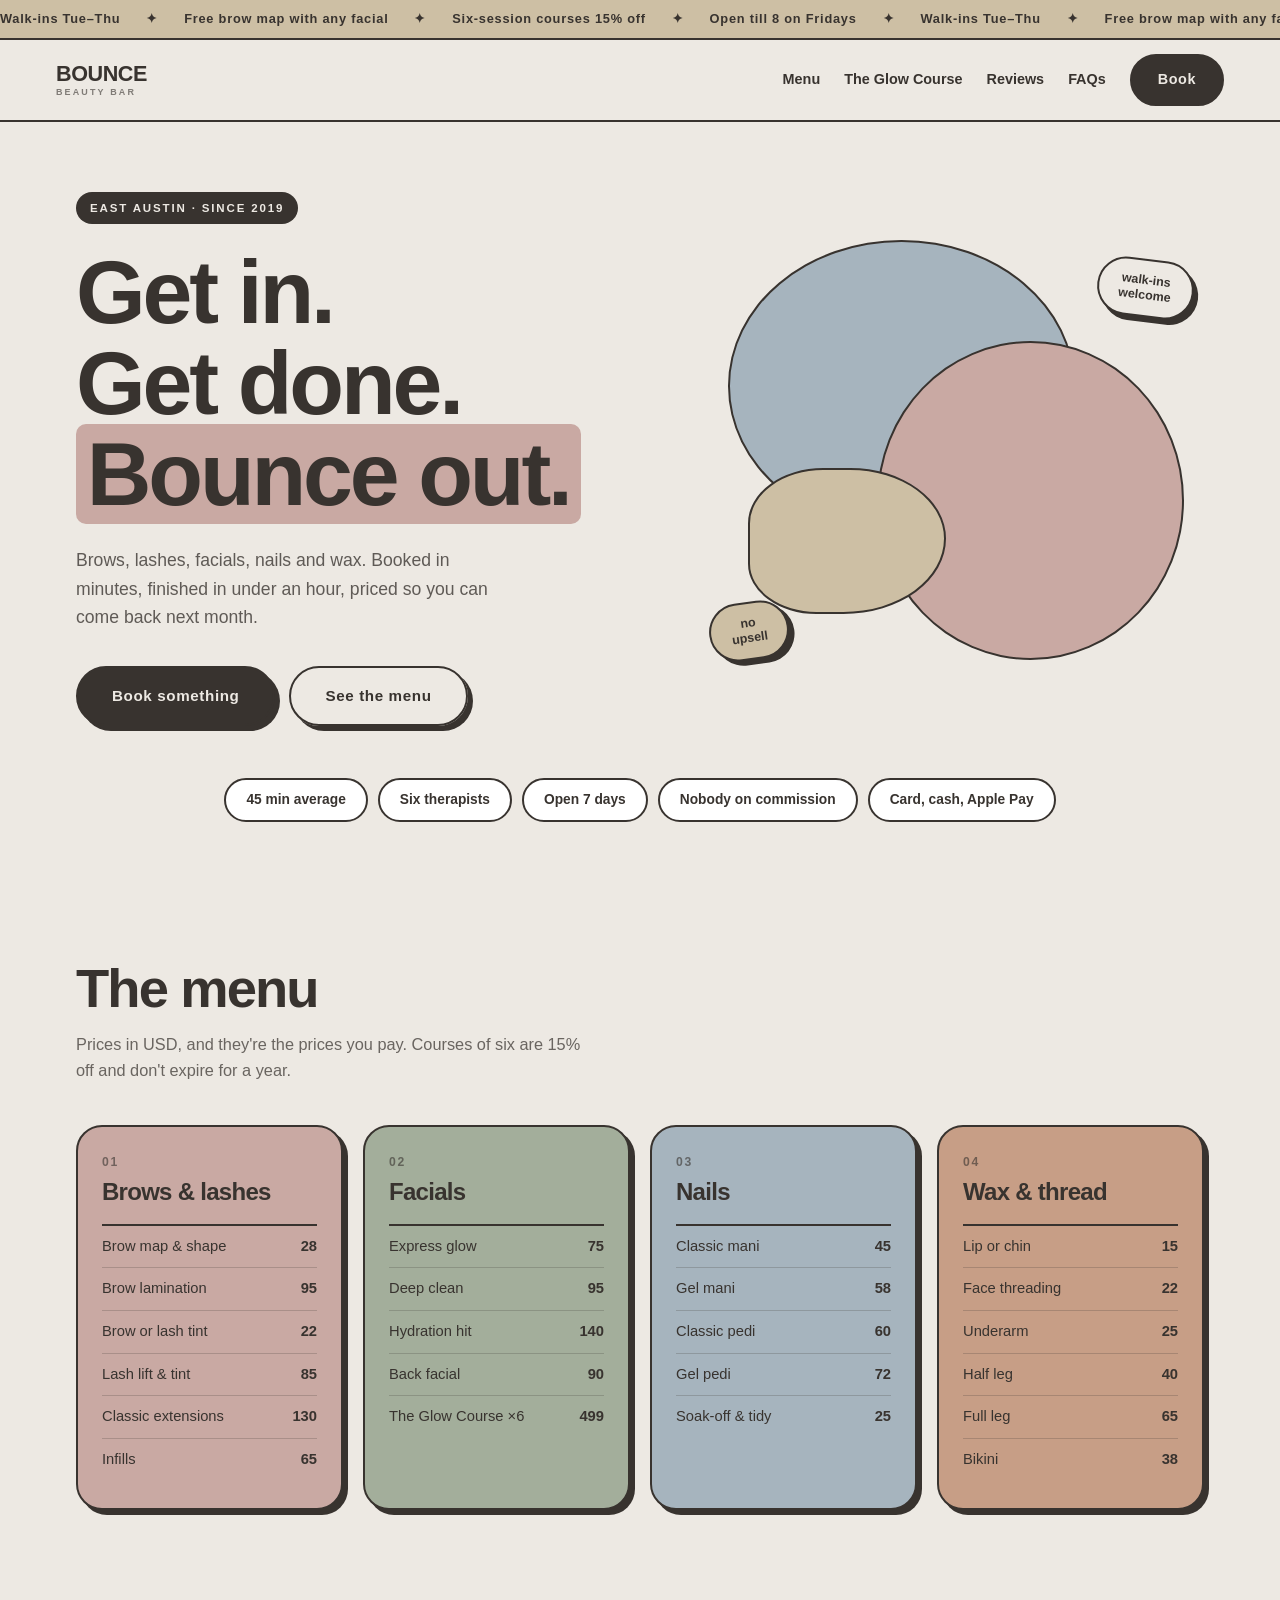
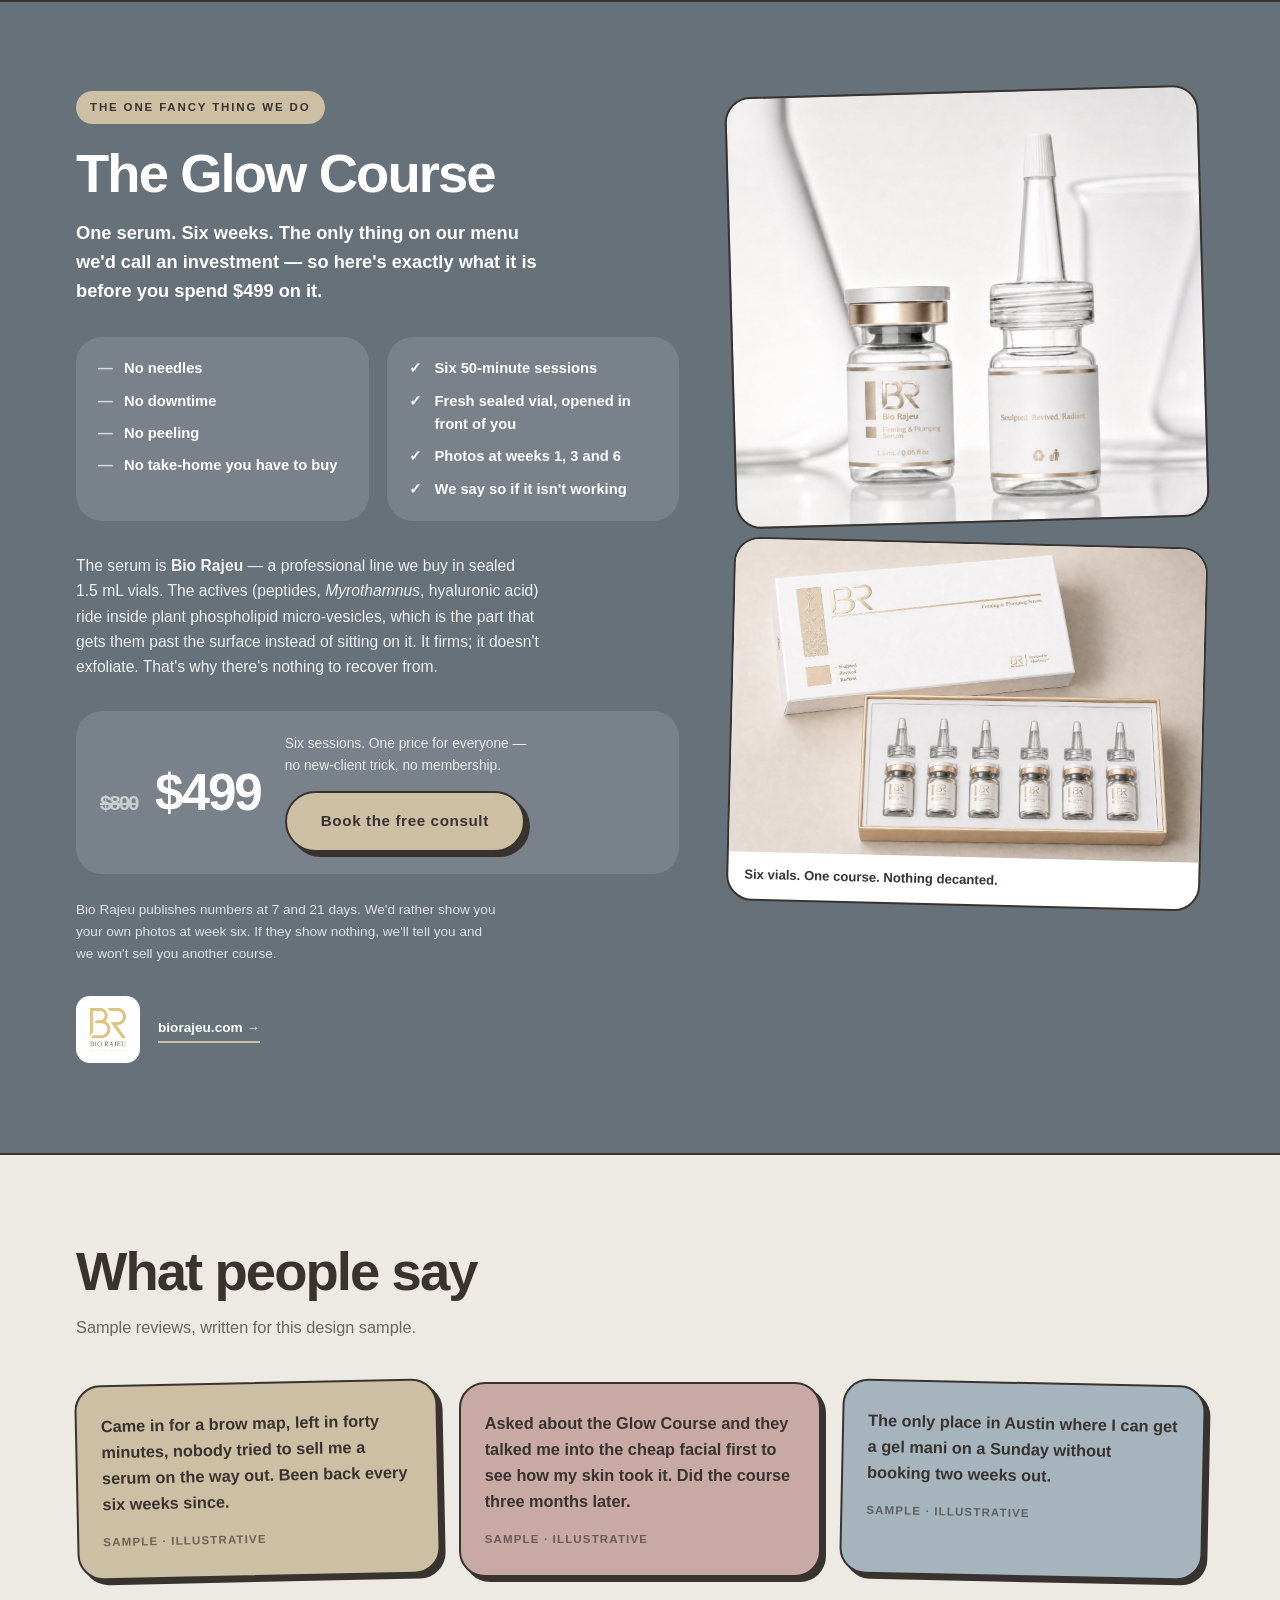
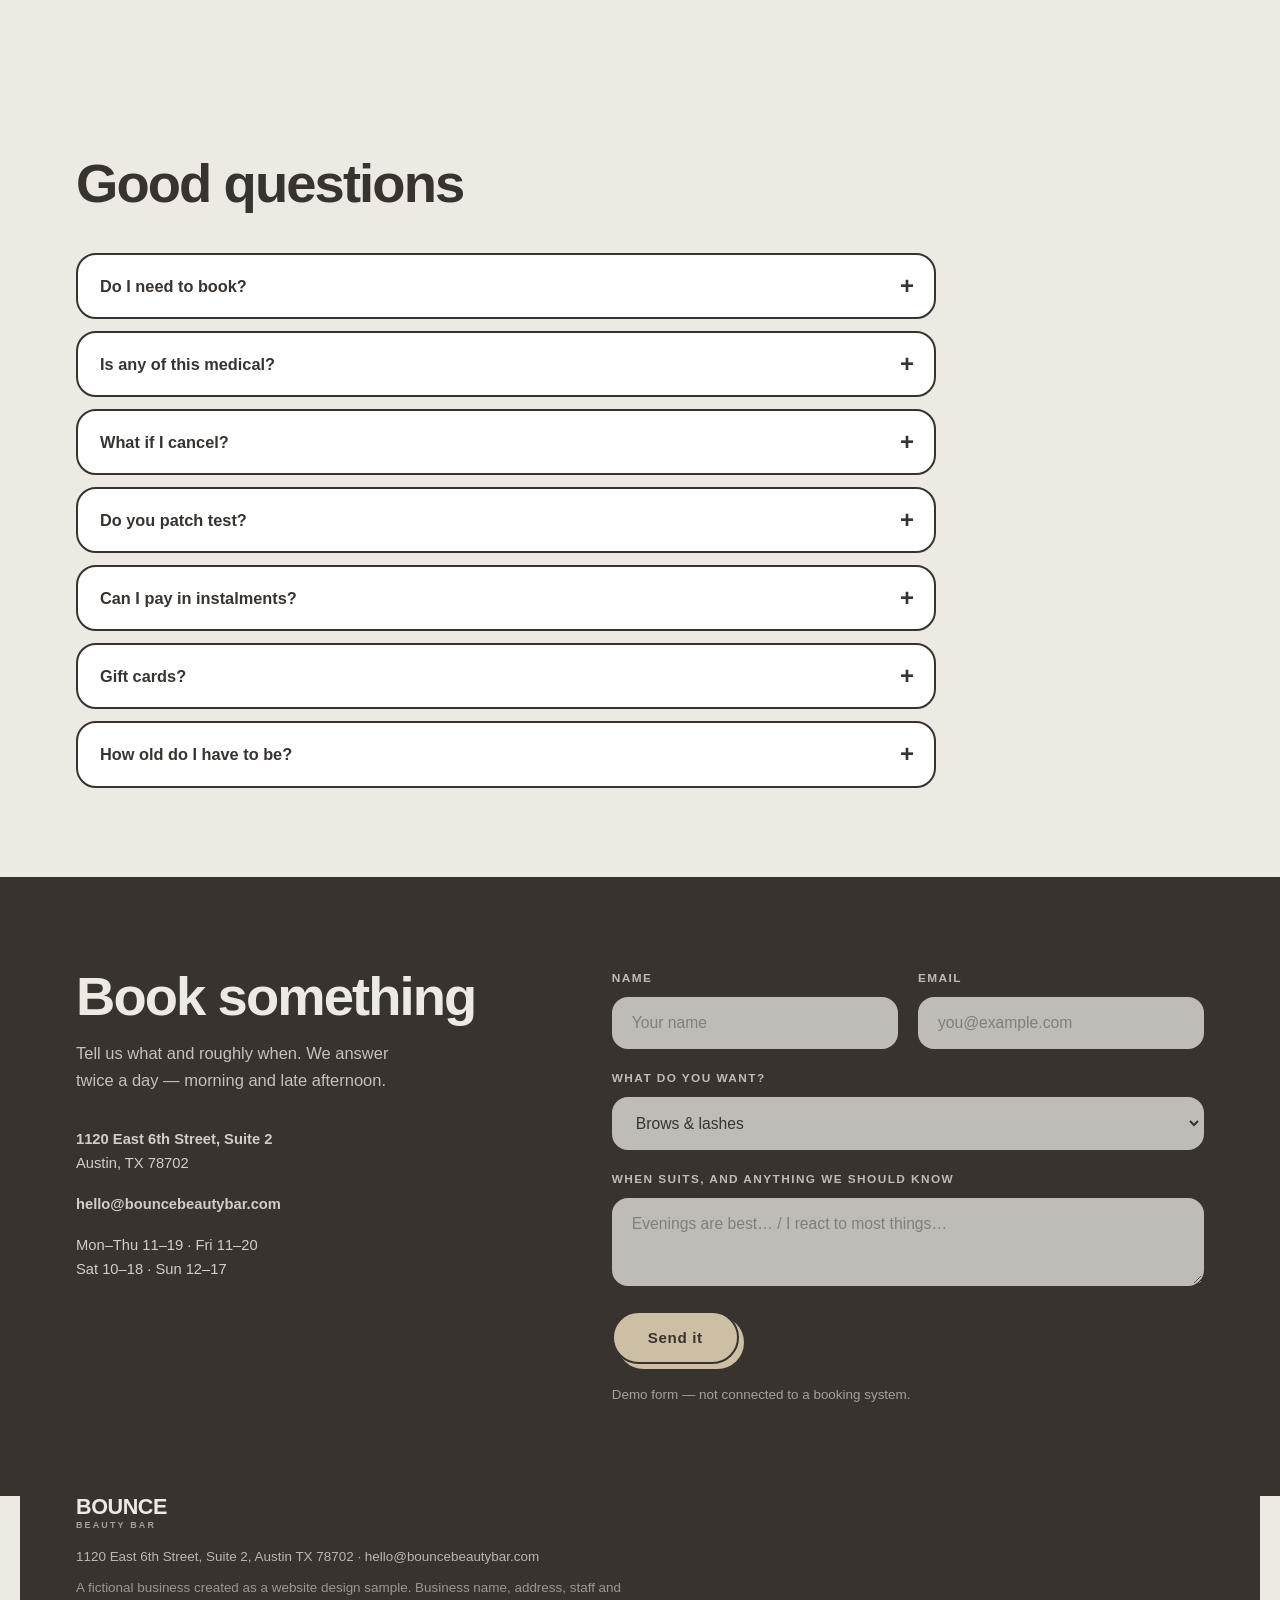
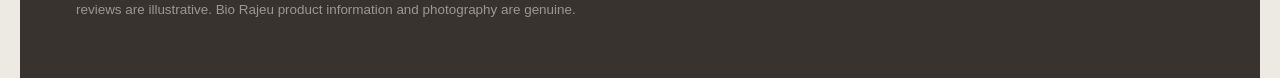
==== commit 39815bdf: "Swap to a Morandi palette Design keeps its structure — thick outlines, hard offset shadows, pill but" ====
--- a/index.html
+++ b/index.html
@@ -72,7 +72,7 @@
 
     <div class="cards">
 
-      <article class="card c-pink">
+      <article class="card c-rose">
         <p class="c-n">01</p>
         <h3>Brows &amp; lashes</h3>
         <ul>
@@ -85,7 +85,7 @@
         </ul>
       </article>
 
-      <article class="card c-lime">
+      <article class="card c-sage">
         <p class="c-n">02</p>
         <h3>Facials</h3>
         <ul>
@@ -97,7 +97,7 @@
         </ul>
       </article>
 
-      <article class="card c-sky">
+      <article class="card c-mist">
         <p class="c-n">03</p>
         <h3>Nails</h3>
         <ul>
@@ -109,7 +109,7 @@
         </ul>
       </article>
 
-      <article class="card c-tang">
+      <article class="card c-clay">
         <p class="c-n">04</p>
         <h3>Wax &amp; thread</h3>
         <ul>
@@ -156,7 +156,7 @@
           <p class="big-price"><s>$800</s> $499</p>
           <div>
             <p class="pr-note">Six sessions. One price for everyone — no new-client trick, no membership.</p>
-            <a class="pill pill-lime big" href="#book">Book the free consult</a>
+            <a class="pill pill-sand big" href="#book">Book the free consult</a>
           </div>
         </div>
 
@@ -187,9 +187,9 @@
       <p>Sample reviews, written for this design sample.</p>
     </header>
     <div class="quotes">
-      <blockquote class="q q-lime"><p>Came in for a brow map, left in forty minutes, nobody tried to sell me a serum on the way out. Been back every six weeks since.</p><cite>Sample · illustrative</cite></blockquote>
-      <blockquote class="q q-pink"><p>Asked about the Glow Course and they talked me into the cheap facial first to see how my skin took it. Did the course three months later.</p><cite>Sample · illustrative</cite></blockquote>
-      <blockquote class="q q-sky"><p>The only place in Austin where I can get a gel mani on a Sunday without booking two weeks out.</p><cite>Sample · illustrative</cite></blockquote>
+      <blockquote class="q q-sage"><p>Came in for a brow map, left in forty minutes, nobody tried to sell me a serum on the way out. Been back every six weeks since.</p><cite>Sample · illustrative</cite></blockquote>
+      <blockquote class="q q-rose"><p>Asked about the Glow Course and they talked me into the cheap facial first to see how my skin took it. Did the course three months later.</p><cite>Sample · illustrative</cite></blockquote>
+      <blockquote class="q q-mist"><p>The only place in Austin where I can get a gel mani on a Sunday without booking two weeks out.</p><cite>Sample · illustrative</cite></blockquote>
     </div>
   </section>
 
--- a/style.css
+++ b/style.css
@@ -1,19 +1,25 @@
 /* BOUNCE Beauty Bar — demo site
-   High-saturation, chunky and rounded. Colour blocks carry the page instead of
-   photography; the only photographs are the two product shots.
-   Text colour per block follows measured contrast:
-     violet -> white (6.1)   pink 5.5 / lime 14.3 / tangerine 7.1 / sky 9.5 -> ink
+   Morandi palette: every hue greyed down, on a greige ground. The chunky
+   treatment stays — thick ink outlines, hard offset shadows, pill buttons,
+   big rounded blocks — so the structure reads the same at low saturation.
+   Colour blocks carry the page; the only photographs are the two product shots.
+
+   Text colour per block is measured, not guessed. All five muted blocks take
+   ink (5.2–6.9). Only the deep slate takes white, at 5.0 — #6E7A82 was the
+   first choice and failed at 4.4.
+
    System fonts and local assets only — runs fully offline. */
 
 :root{
-  --pink:#FF3E8A;
-  --violet:#5B3DF5;
-  --lime:#D4F04A;
-  --tang:#FF7A3D;
-  --sky:#3DC9F5;
-  --cream:#FFF6EC;
+  --rose:#C9A9A3;        /* dusty rose      — ink 5.8 */
+  --sage:#A3AE9B;        /* greyed sage     — ink 5.4 */
+  --clay:#C79E86;        /* muted terracotta— ink 5.2 */
+  --mist:#A6B4BE;        /* dusty blue      — ink 5.9 */
+  --sand:#CDBFA4;        /* greyed sand     — ink 6.9 */
+  --deep:#66717A;        /* slate           — white 5.0 */
+  --cream:#EDE9E3;       /* greige ground   — ink 10.3 */
   --white:#FFFFFF;
-  --ink:#1A1024;
+  --ink:#38332F;         /* warm charcoal, not black */
   --sans:-apple-system,BlinkMacSystemFont,"Segoe UI",Roboto,"Helvetica Neue",Arial,sans-serif;
   --r:26px;
   --pad:clamp(20px,4.5vw,56px);
@@ -46,7 +52,7 @@
   display:inline-block;font-size:.72rem;font-weight:800;letter-spacing:.16em;text-transform:uppercase;
   background:var(--ink);color:var(--cream);padding:7px 14px;border-radius:999px;margin-bottom:1.4rem;
 }
-.tag.light{background:var(--lime);color:var(--ink)}
+.tag.light{background:var(--sand);color:var(--ink)}
 .fine{font-size:.84rem;opacity:.72}
 .dim{opacity:.55}
 
@@ -60,14 +66,14 @@
 .pill.big{padding:16px 34px;font-size:.95rem;box-shadow:var(--hard)}
 .pill-ink{background:var(--ink);color:var(--cream)}
 .pill-line{background:transparent;color:var(--ink)}
-.pill-lime{background:var(--lime);color:var(--ink)}
+.pill-sand{background:var(--sand);color:var(--ink)}
 .pill:hover{transform:translate(-2px,-2px)}
 .pill.big:hover{box-shadow:8px 8px 0 var(--ink)}
 .pill:active{transform:translate(2px,2px)}
 .pill.big:active{box-shadow:2px 2px 0 var(--ink)}
 
 /* ============ TICKER ============ */
-.ticker{background:var(--lime);border-bottom:2px solid var(--ink);overflow:hidden;padding:9px 0}
+.ticker{background:var(--sand);border-bottom:2px solid var(--ink);overflow:hidden;padding:9px 0}
 .tk{display:flex;white-space:nowrap;animation:roll 34s linear infinite;will-change:transform}
 .tk > *{flex:none;padding-right:26px;font-size:.8rem;font-weight:800;letter-spacing:.06em;font-style:normal}
 @keyframes roll{from{transform:translateX(0)}to{transform:translateX(-50%)}}
@@ -93,22 +99,22 @@
   padding:clamp(38px,5.5vw,72px) var(--pad) clamp(30px,4vw,54px);
   display:grid;grid-template-columns:1.08fr .92fr;gap:clamp(28px,4vw,56px);align-items:center;
 }
-.hero h1 mark{background:var(--pink);color:var(--ink);padding:0 .12em;border-radius:10px}
+.hero h1 mark{background:var(--rose);color:var(--ink);padding:0 .12em;border-radius:10px}
 .hero .sub{margin-top:1.6rem;font-size:1.1rem;max-width:44ch;opacity:.78}
 .hero-btns{display:flex;gap:14px;flex-wrap:wrap;margin-top:2.2rem}
 
 .hero-art{position:relative;aspect-ratio:1/.92;min-height:280px}
 .blob{position:absolute;border:2px solid var(--ink);border-radius:50%}
-.b1{inset:2% 26% 34% 4%;background:var(--sky)}
-.b2{inset:24% 4% 6% 34%;background:var(--pink)}
-.b3{inset:52% 52% 16% 8%;background:var(--lime);border-radius:44% 56% 60% 40%}
+.b1{inset:2% 26% 34% 4%;background:var(--mist)}
+.b2{inset:24% 4% 6% 34%;background:var(--rose)}
+.b3{inset:52% 52% 16% 8%;background:var(--sand);border-radius:44% 56% 60% 40%}
 .sticker{
   position:absolute;background:var(--cream);border:2px solid var(--ink);border-radius:999px;
   padding:12px 20px;font-size:.78rem;font-weight:800;line-height:1.2;text-align:center;
   box-shadow:var(--hard);
 }
 .s1{top:6%;right:2%;transform:rotate(7deg)}
-.s2{bottom:6%;left:0;transform:rotate(-8deg);background:var(--lime)}
+.s2{bottom:6%;left:0;transform:rotate(-8deg);background:var(--sand)}
 
 /* ============ FACT PILLS ============ */
 .facts{
@@ -123,19 +129,19 @@
 /* ============ MENU CARDS ============ */
 .cards{display:grid;grid-template-columns:repeat(4,1fr);gap:20px}
 .card{border:2px solid var(--ink);border-radius:var(--r);padding:26px 24px 28px;box-shadow:var(--hard)}
-.c-pink{background:var(--pink)}
-.c-lime{background:var(--lime)}
-.c-sky{background:var(--sky)}
-.c-tang{background:var(--tang)}
+.c-rose{background:var(--rose)}
+.c-sage{background:var(--sage)}
+.c-mist{background:var(--mist)}
+.c-clay{background:var(--clay)}
 .c-n{font-size:.76rem;font-weight:800;letter-spacing:.14em;opacity:.6}
 .card h3{margin:.5rem 0 1.2rem}
 .card ul{list-style:none;border-top:2px solid var(--ink)}
-.card li{display:flex;justify-content:space-between;gap:14px;padding:9px 0;border-bottom:1px solid rgba(26,16,36,.22);font-size:.92rem}
+.card li{display:flex;justify-content:space-between;gap:14px;padding:9px 0;border-bottom:1px solid rgba(56,51,47,.22);font-size:.92rem}
 .card li:last-child{border-bottom:0}
 .card b{font-weight:800;white-space:nowrap}
 
 /* ============ GLOW — the one Bio Rajeu section ============ */
-.glow{background:var(--violet);color:var(--white);border-top:2px solid var(--ink);border-bottom:2px solid var(--ink)}
+.glow{background:var(--deep);color:var(--white);border-top:2px solid var(--ink);border-bottom:2px solid var(--ink)}
 .glow-in{
   max-width:var(--wrap);margin:0 auto;padding:clamp(54px,7vw,96px) var(--pad);
   display:grid;grid-template-columns:1.12fr .88fr;gap:clamp(30px,4vw,58px);align-items:start;
@@ -153,7 +159,7 @@
 .yesno li:last-child{margin-bottom:0}
 .no li::before,.yes li::before{position:absolute;left:0;font-weight:800}
 .no li::before{content:"—";opacity:.7}
-.yes li::before{content:"✓";color:var(--lime)}
+.yes li::before{content:"✓";color:var(--white)}
 
 .price-row{display:flex;align-items:center;gap:24px;flex-wrap:wrap;background:rgba(255,255,255,.12);border-radius:var(--r);padding:22px 24px}
 .big-price{font-size:clamp(2.2rem,5vw,3.2rem);font-weight:800;letter-spacing:-.04em;line-height:1}
@@ -161,9 +167,9 @@
 .pr-note{font-size:.86rem;opacity:.85;margin-bottom:.9rem;max-width:34ch}
 
 .brandline{display:flex;align-items:center;gap:18px;flex-wrap:wrap;margin-top:2rem}
-/* the packaging is white with gold foil — the mark sits on white, never on the violet */
+/* the packaging is white with gold foil — the mark sits on white, never on the slate */
 .br{width:64px;height:auto;background:var(--white);border-radius:14px;padding:12px 14px}
-.brandline a{font-size:.85rem;font-weight:800;text-decoration:none;border-bottom:2px solid var(--lime);padding-bottom:2px}
+.brandline a{font-size:.85rem;font-weight:800;text-decoration:none;border-bottom:2px solid var(--sand);padding-bottom:2px}
 
 .glow-pics{display:grid;gap:18px}
 .pic{border:2px solid var(--ink);border-radius:var(--r);overflow:hidden;background:var(--white)}
@@ -175,9 +181,9 @@
 /* ============ REVIEWS ============ */
 .quotes{display:grid;grid-template-columns:repeat(3,1fr);gap:20px}
 .q{border:2px solid var(--ink);border-radius:var(--r);padding:26px 24px;box-shadow:var(--hard)}
-.q-lime{background:var(--lime);transform:rotate(-1.2deg)}
-.q-pink{background:var(--pink)}
-.q-sky{background:var(--sky);transform:rotate(1.2deg)}
+.q-sage{background:var(--sand);transform:rotate(-1.2deg)}
+.q-rose{background:var(--rose)}
+.q-mist{background:var(--mist);transform:rotate(1.2deg)}
 .q p{font-size:1.02rem;font-weight:600}
 .q cite{display:block;margin-top:1rem;font-size:.72rem;font-weight:800;letter-spacing:.1em;text-transform:uppercase;font-style:normal;opacity:.65}
 
@@ -194,7 +200,7 @@
   font-size:1.5rem;font-weight:800;line-height:1;
 }
 .asks details[open] summary::after{content:"–"}
-.asks details[open] summary{background:var(--lime);border-bottom:2px solid var(--ink)}
+.asks details[open] summary{background:var(--sand);border-bottom:2px solid var(--ink)}
 .asks details p{padding:16px 22px 20px;font-size:.95rem;opacity:.8}
 
 /* ============ BOOK ============ */
@@ -216,11 +222,11 @@
   font-family:var(--sans);font-size:.98rem;font-weight:500;
   text-transform:none;letter-spacing:normal;
 }
-.form input::placeholder,.form textarea::placeholder{color:rgba(26,16,36,.45)}
-.form input:focus,.form select:focus,.form textarea:focus{outline:0;border-color:var(--lime)}
+.form input::placeholder,.form textarea::placeholder{color:rgba(56,51,47,.45)}
+.form input:focus,.form select:focus,.form textarea:focus{outline:0;border-color:var(--sand)}
 .form textarea{resize:vertical}
-.form .pill-ink{background:var(--lime);color:var(--ink);border-color:var(--ink);justify-self:start;box-shadow:5px 5px 0 var(--lime)}
-.form .pill-ink:hover{box-shadow:8px 8px 0 var(--lime)}
+.form .pill-ink{background:var(--sand);color:var(--ink);border-color:var(--ink);justify-self:start;box-shadow:5px 5px 0 var(--sand)}
+.form .pill-ink:hover{box-shadow:8px 8px 0 var(--sand)}
 .form .fine{opacity:.6}
 
 /* ============ FOOTER ============ */
@@ -237,7 +243,7 @@
 
 @media (max-width:1040px){
   .cards,.quotes{grid-template-columns:1fr 1fr}
-  .q-lime,.q-sky{transform:none}
+  .q-sage,.q-mist{transform:none}
 }
 @media (max-width:900px){
   .hero,.glow-in,.book-in{grid-template-columns:1fr}
@@ -254,10 +260,10 @@
     background:var(--cream);border-bottom:2px solid var(--ink);padding:8px var(--pad) 20px;
   }
   .links.open{display:flex}
-  .links a:not(.pill){padding:15px 0;border-bottom:1px solid rgba(26,16,36,.15)}
+  .links a:not(.pill){padding:15px 0;border-bottom:1px solid rgba(56,51,47,.15)}
   .links .pill{margin-top:16px;text-align:center}
   .cards,.quotes,.yesno,.f2,.glow-pics{grid-template-columns:1fr}
-  .q-pink{transform:none}
+  .q-rose{transform:none}
   .p1,.p2{transform:none}
   .facts{justify-content:flex-start}
   .price-row{gap:16px}
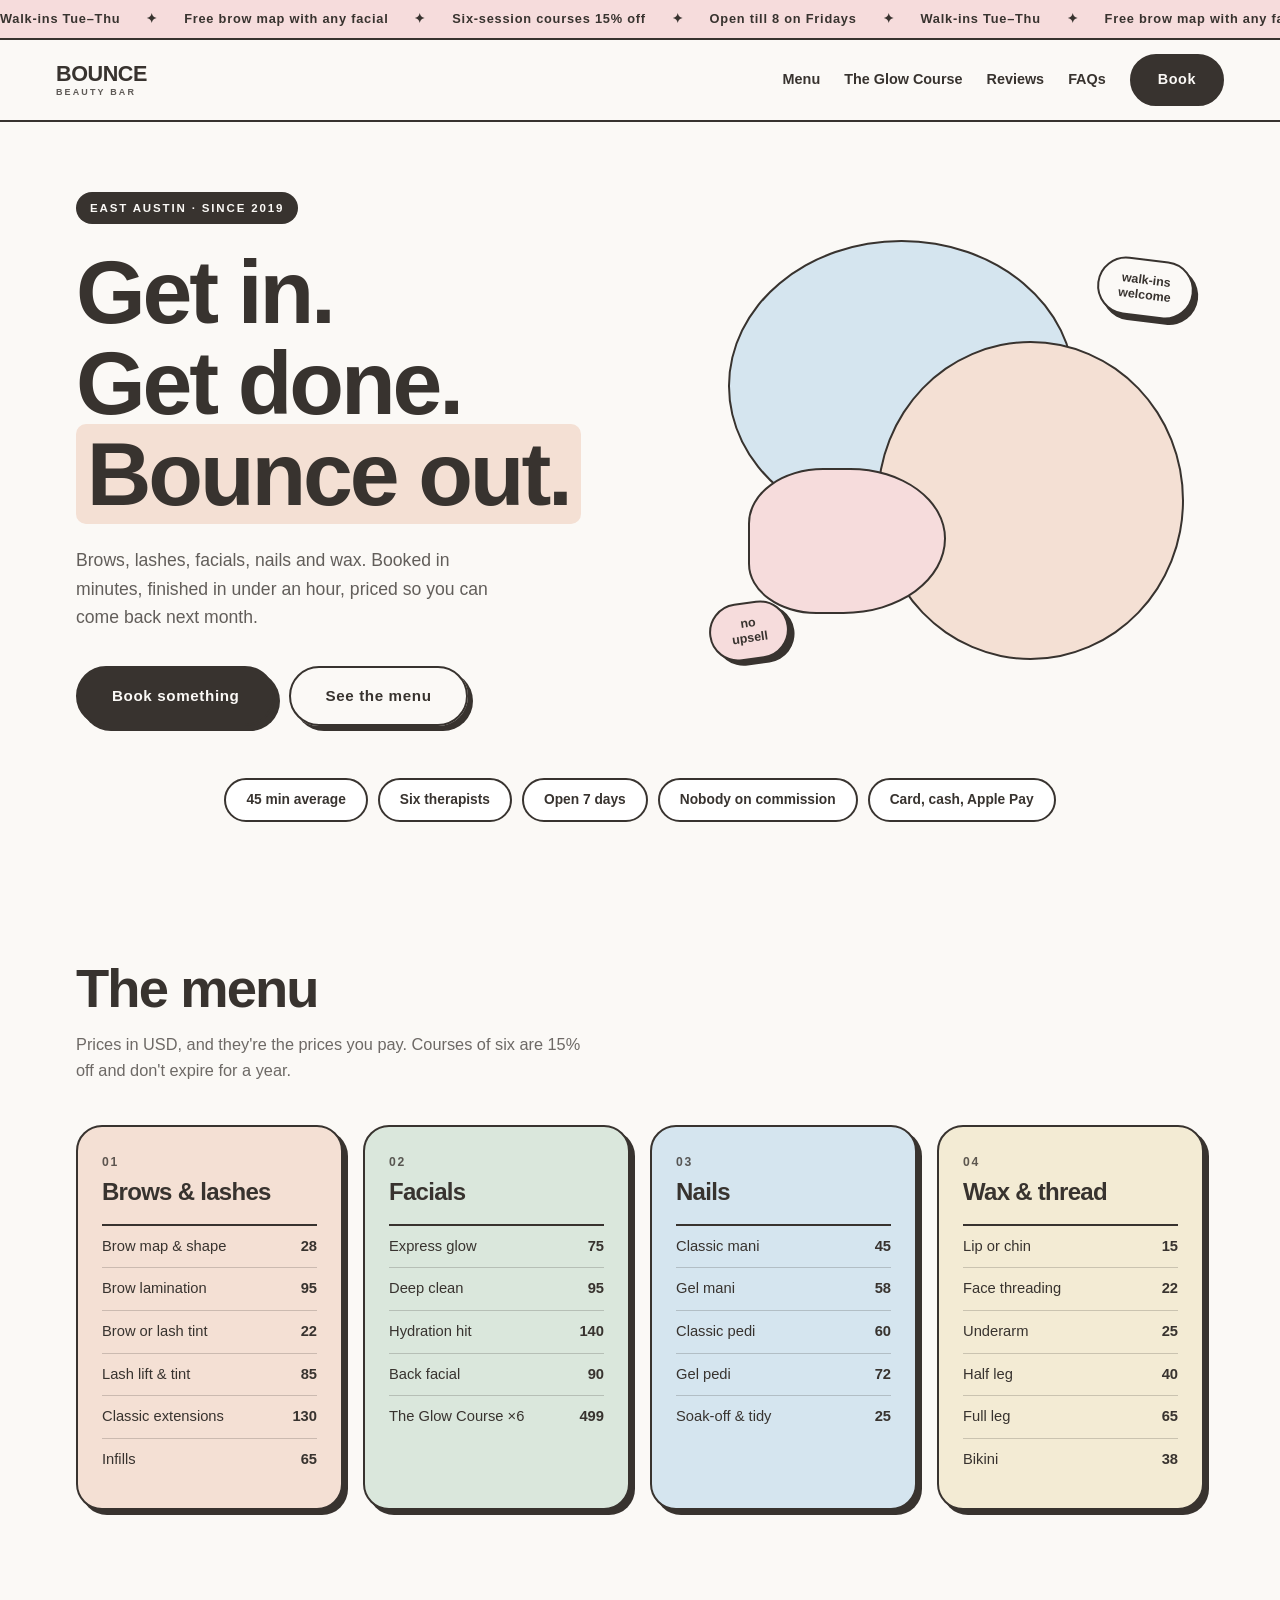
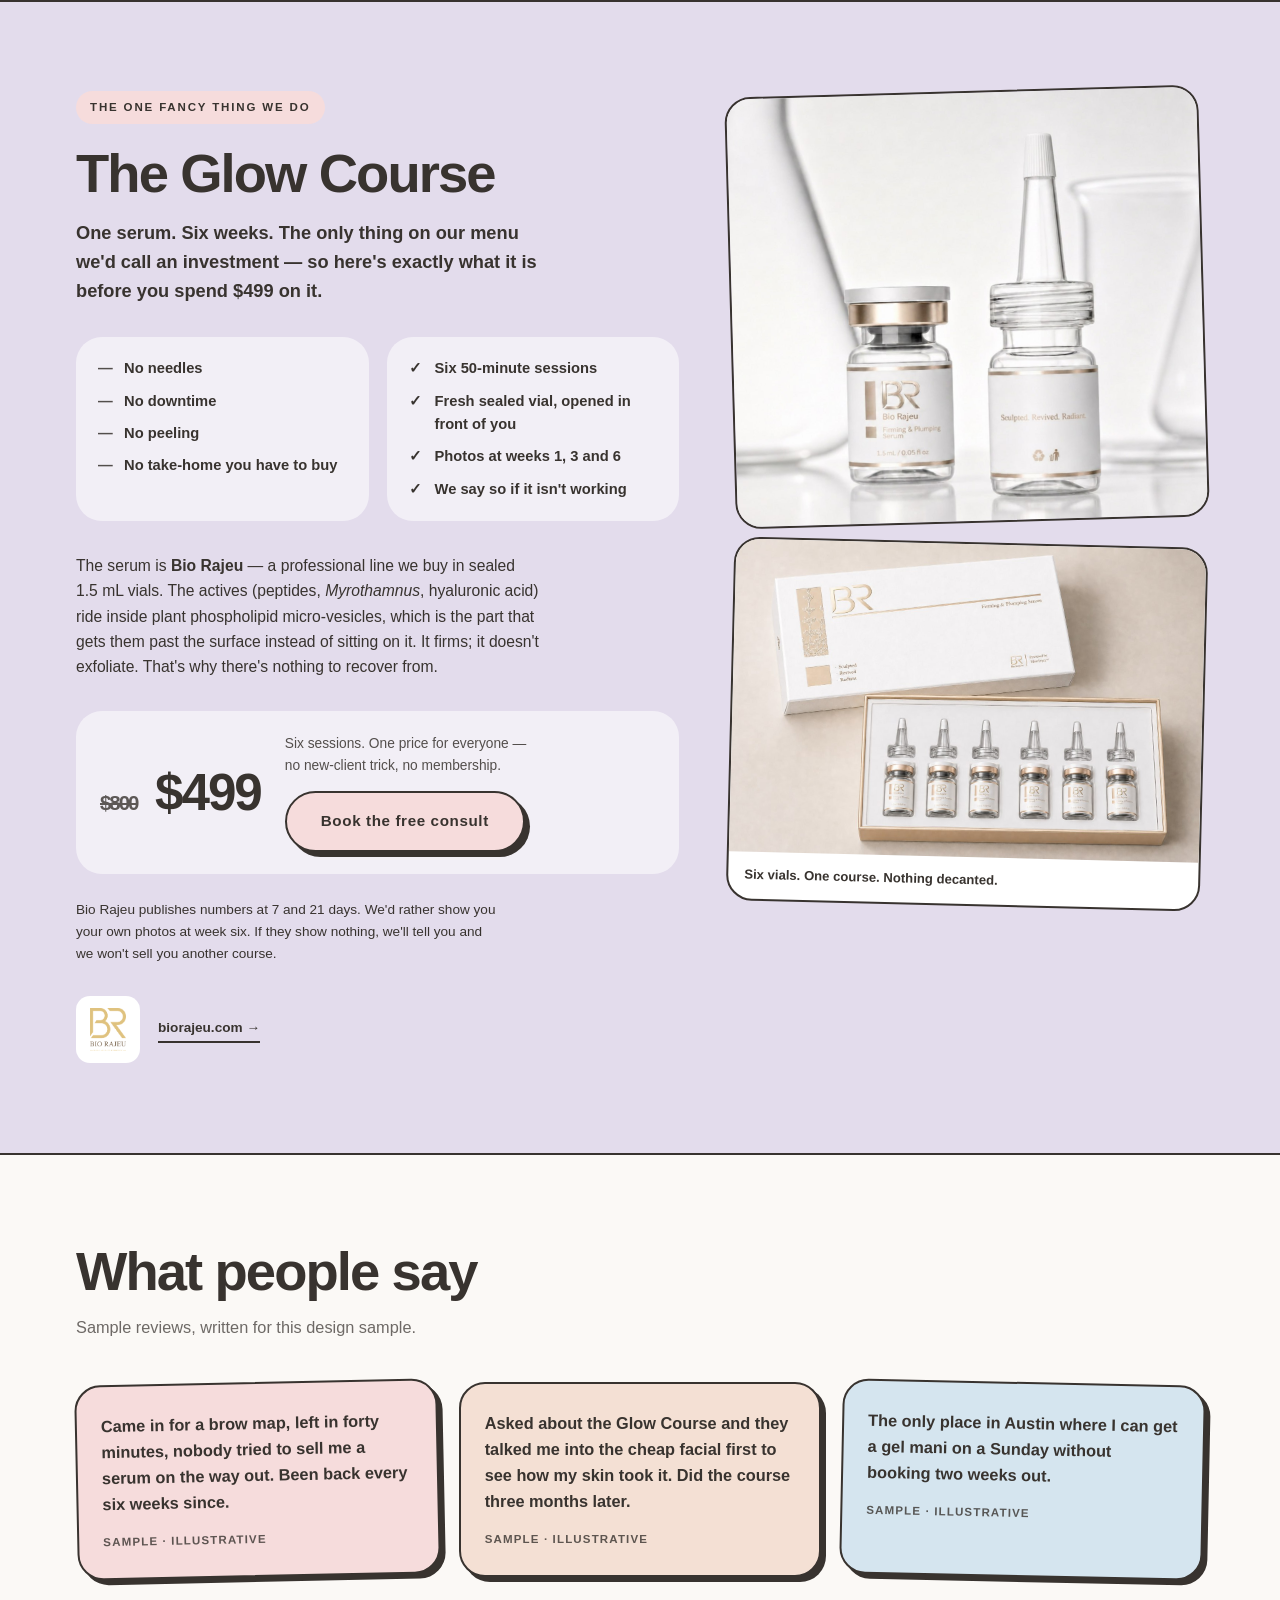
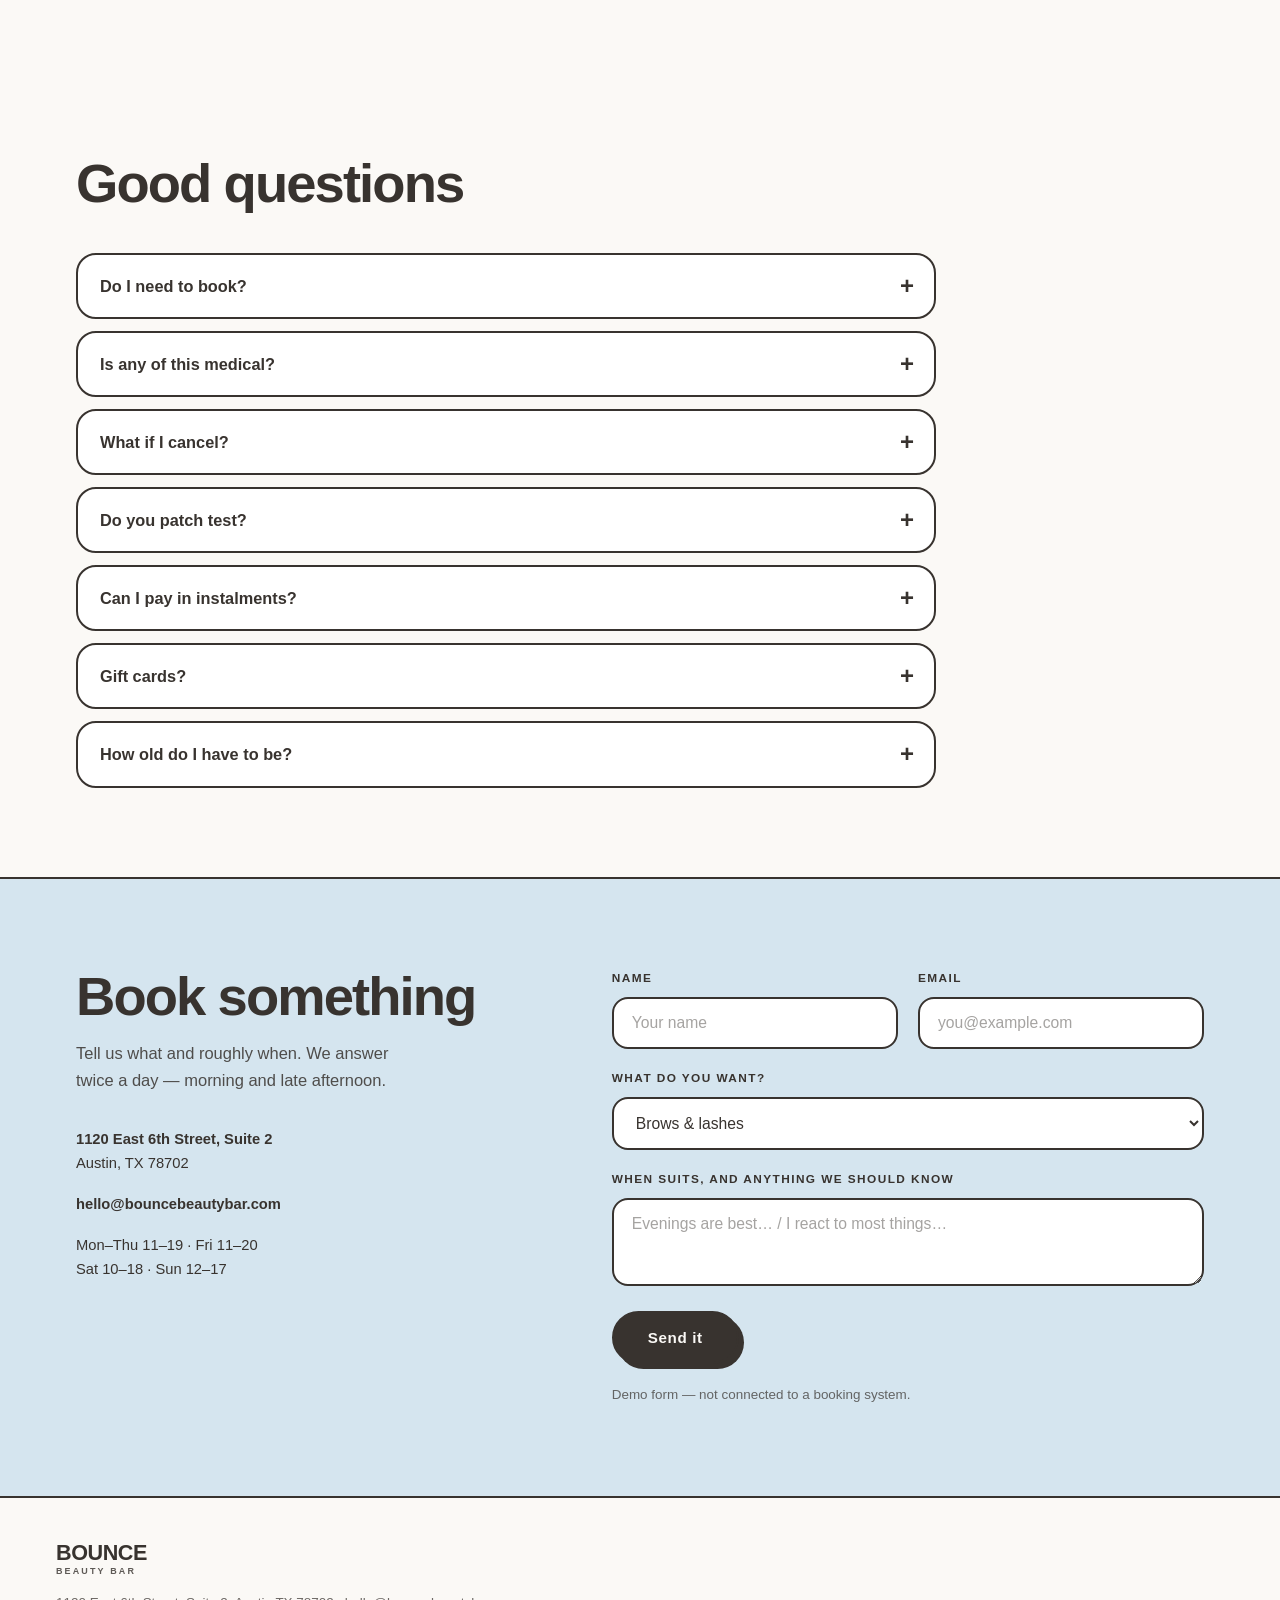
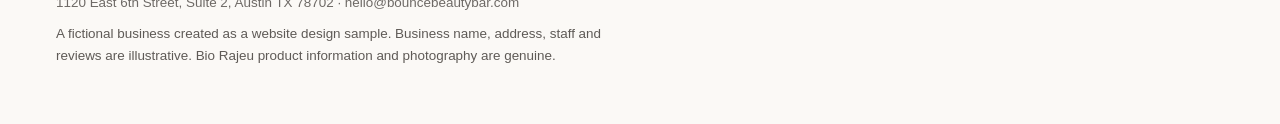
==== commit 118998d9: "Go pale — powder tones on a near-white ground The greyed mid-tones still read as deep blue and deep " ====
--- a/index.html
+++ b/index.html
@@ -72,7 +72,7 @@
 
     <div class="cards">
 
-      <article class="card c-rose">
+      <article class="card c-peach">
         <p class="c-n">01</p>
         <h3>Brows &amp; lashes</h3>
         <ul>
@@ -85,7 +85,7 @@
         </ul>
       </article>
 
-      <article class="card c-sage">
+      <article class="card c-mint">
         <p class="c-n">02</p>
         <h3>Facials</h3>
         <ul>
@@ -97,7 +97,7 @@
         </ul>
       </article>
 
-      <article class="card c-mist">
+      <article class="card c-sky">
         <p class="c-n">03</p>
         <h3>Nails</h3>
         <ul>
@@ -109,7 +109,7 @@
         </ul>
       </article>
 
-      <article class="card c-clay">
+      <article class="card c-butter">
         <p class="c-n">04</p>
         <h3>Wax &amp; thread</h3>
         <ul>
@@ -156,7 +156,7 @@
           <p class="big-price"><s>$800</s> $499</p>
           <div>
             <p class="pr-note">Six sessions. One price for everyone — no new-client trick, no membership.</p>
-            <a class="pill pill-sand big" href="#book">Book the free consult</a>
+            <a class="pill pill-blush big" href="#book">Book the free consult</a>
           </div>
         </div>
 
@@ -187,9 +187,9 @@
       <p>Sample reviews, written for this design sample.</p>
     </header>
     <div class="quotes">
-      <blockquote class="q q-sage"><p>Came in for a brow map, left in forty minutes, nobody tried to sell me a serum on the way out. Been back every six weeks since.</p><cite>Sample · illustrative</cite></blockquote>
-      <blockquote class="q q-rose"><p>Asked about the Glow Course and they talked me into the cheap facial first to see how my skin took it. Did the course three months later.</p><cite>Sample · illustrative</cite></blockquote>
-      <blockquote class="q q-mist"><p>The only place in Austin where I can get a gel mani on a Sunday without booking two weeks out.</p><cite>Sample · illustrative</cite></blockquote>
+      <blockquote class="q q-mint"><p>Came in for a brow map, left in forty minutes, nobody tried to sell me a serum on the way out. Been back every six weeks since.</p><cite>Sample · illustrative</cite></blockquote>
+      <blockquote class="q q-peach"><p>Asked about the Glow Course and they talked me into the cheap facial first to see how my skin took it. Did the course three months later.</p><cite>Sample · illustrative</cite></blockquote>
+      <blockquote class="q q-sky"><p>The only place in Austin where I can get a gel mani on a Sunday without booking two weeks out.</p><cite>Sample · illustrative</cite></blockquote>
     </div>
   </section>
 
--- a/style.css
+++ b/style.css
@@ -1,23 +1,21 @@
 /* BOUNCE Beauty Bar — demo site
-   Morandi palette: every hue greyed down, on a greige ground. The chunky
-   treatment stays — thick ink outlines, hard offset shadows, pill buttons,
-   big rounded blocks — so the structure reads the same at low saturation.
-   Colour blocks carry the page; the only photographs are the two product shots.
-
-   Text colour per block is measured, not guessed. All five muted blocks take
-   ink (5.2–6.9). Only the deep slate takes white, at 5.0 — #6E7A82 was the
-   first choice and failed at 4.4.
+   Pale, low-saturation palette on a near-white ground. The chunky treatment
+   stays — thick ink outlines, hard offset shadows, pill buttons, big rounded
+   blocks — and at this lightness the outlines are doing real work: block and
+   ground sit only 1.1–1.3 apart, so without them the layout would collapse.
+
+   Every block takes ink text, 9.3–11.9 throughout.
 
    System fonts and local assets only — runs fully offline. */
 
 :root{
-  --rose:#C9A9A3;        /* dusty rose      — ink 5.8 */
-  --sage:#A3AE9B;        /* greyed sage     — ink 5.4 */
-  --clay:#C79E86;        /* muted terracotta— ink 5.2 */
-  --mist:#A6B4BE;        /* dusty blue      — ink 5.9 */
-  --sand:#CDBFA4;        /* greyed sand     — ink 6.9 */
-  --deep:#66717A;        /* slate           — white 5.0 */
-  --cream:#EDE9E3;       /* greige ground   — ink 10.3 */
+  --peach:#F4E0D4;       /* pale peach    — ink  9.8 */
+  --mint:#DAE7DC;        /* pale mint     — ink  9.8 */
+  --sky:#D5E5EF;         /* pale blue     — ink  9.7 */
+  --butter:#F3EBD4;      /* pale butter   — ink 10.5 */
+  --lilac:#E3DCEC;       /* pale lilac    — ink  9.3 */
+  --blush:#F6DCDC;       /* pale blush    — ink  9.6, accent role */
+  --cream:#FBF9F6;       /* near-white ground — ink 11.9 */
   --white:#FFFFFF;
   --ink:#38332F;         /* warm charcoal, not black */
   --sans:-apple-system,BlinkMacSystemFont,"Segoe UI",Roboto,"Helvetica Neue",Arial,sans-serif;
@@ -52,9 +50,9 @@
   display:inline-block;font-size:.72rem;font-weight:800;letter-spacing:.16em;text-transform:uppercase;
   background:var(--ink);color:var(--cream);padding:7px 14px;border-radius:999px;margin-bottom:1.4rem;
 }
-.tag.light{background:var(--sand);color:var(--ink)}
+.tag.light{background:var(--blush);color:var(--ink)}
 .fine{font-size:.84rem;opacity:.72}
-.dim{opacity:.55}
+.dim{opacity:.8}
 
 /* ============ PILLS / BUTTONS ============ */
 .pill{
@@ -66,14 +64,14 @@
 .pill.big{padding:16px 34px;font-size:.95rem;box-shadow:var(--hard)}
 .pill-ink{background:var(--ink);color:var(--cream)}
 .pill-line{background:transparent;color:var(--ink)}
-.pill-sand{background:var(--sand);color:var(--ink)}
+.pill-blush{background:var(--blush);color:var(--ink)}
 .pill:hover{transform:translate(-2px,-2px)}
 .pill.big:hover{box-shadow:8px 8px 0 var(--ink)}
 .pill:active{transform:translate(2px,2px)}
 .pill.big:active{box-shadow:2px 2px 0 var(--ink)}
 
 /* ============ TICKER ============ */
-.ticker{background:var(--sand);border-bottom:2px solid var(--ink);overflow:hidden;padding:9px 0}
+.ticker{background:var(--blush);border-bottom:2px solid var(--ink);overflow:hidden;padding:9px 0}
 .tk{display:flex;white-space:nowrap;animation:roll 34s linear infinite;will-change:transform}
 .tk > *{flex:none;padding-right:26px;font-size:.8rem;font-weight:800;letter-spacing:.06em;font-style:normal}
 @keyframes roll{from{transform:translateX(0)}to{transform:translateX(-50%)}}
@@ -87,7 +85,7 @@
 .logo{font-size:1.35rem;font-weight:800;letter-spacing:-.02em;text-decoration:none;line-height:1}
 .logo em{
   display:block;font-style:normal;font-size:.56rem;font-weight:800;
-  letter-spacing:.24em;text-transform:uppercase;margin-top:4px;opacity:.6;
+  letter-spacing:.24em;text-transform:uppercase;margin-top:4px;opacity:.8;
 }
 .links{display:flex;align-items:center;gap:24px}
 .links a{text-decoration:none;font-size:.9rem;font-weight:700}
@@ -99,22 +97,22 @@
   padding:clamp(38px,5.5vw,72px) var(--pad) clamp(30px,4vw,54px);
   display:grid;grid-template-columns:1.08fr .92fr;gap:clamp(28px,4vw,56px);align-items:center;
 }
-.hero h1 mark{background:var(--rose);color:var(--ink);padding:0 .12em;border-radius:10px}
+.hero h1 mark{background:var(--peach);color:var(--ink);padding:0 .12em;border-radius:10px}
 .hero .sub{margin-top:1.6rem;font-size:1.1rem;max-width:44ch;opacity:.78}
 .hero-btns{display:flex;gap:14px;flex-wrap:wrap;margin-top:2.2rem}
 
 .hero-art{position:relative;aspect-ratio:1/.92;min-height:280px}
 .blob{position:absolute;border:2px solid var(--ink);border-radius:50%}
-.b1{inset:2% 26% 34% 4%;background:var(--mist)}
-.b2{inset:24% 4% 6% 34%;background:var(--rose)}
-.b3{inset:52% 52% 16% 8%;background:var(--sand);border-radius:44% 56% 60% 40%}
+.b1{inset:2% 26% 34% 4%;background:var(--sky)}
+.b2{inset:24% 4% 6% 34%;background:var(--peach)}
+.b3{inset:52% 52% 16% 8%;background:var(--blush);border-radius:44% 56% 60% 40%}
 .sticker{
   position:absolute;background:var(--cream);border:2px solid var(--ink);border-radius:999px;
   padding:12px 20px;font-size:.78rem;font-weight:800;line-height:1.2;text-align:center;
   box-shadow:var(--hard);
 }
 .s1{top:6%;right:2%;transform:rotate(7deg)}
-.s2{bottom:6%;left:0;transform:rotate(-8deg);background:var(--sand)}
+.s2{bottom:6%;left:0;transform:rotate(-8deg);background:var(--blush)}
 
 /* ============ FACT PILLS ============ */
 .facts{
@@ -129,11 +127,11 @@
 /* ============ MENU CARDS ============ */
 .cards{display:grid;grid-template-columns:repeat(4,1fr);gap:20px}
 .card{border:2px solid var(--ink);border-radius:var(--r);padding:26px 24px 28px;box-shadow:var(--hard)}
-.c-rose{background:var(--rose)}
-.c-sage{background:var(--sage)}
-.c-mist{background:var(--mist)}
-.c-clay{background:var(--clay)}
-.c-n{font-size:.76rem;font-weight:800;letter-spacing:.14em;opacity:.6}
+.c-peach{background:var(--peach)}
+.c-mint{background:var(--mint)}
+.c-sky{background:var(--sky)}
+.c-butter{background:var(--butter)}
+.c-n{font-size:.76rem;font-weight:800;letter-spacing:.14em;opacity:.8}
 .card h3{margin:.5rem 0 1.2rem}
 .card ul{list-style:none;border-top:2px solid var(--ink)}
 .card li{display:flex;justify-content:space-between;gap:14px;padding:9px 0;border-bottom:1px solid rgba(56,51,47,.22);font-size:.92rem}
@@ -141,35 +139,35 @@
 .card b{font-weight:800;white-space:nowrap}
 
 /* ============ GLOW — the one Bio Rajeu section ============ */
-.glow{background:var(--deep);color:var(--white);border-top:2px solid var(--ink);border-bottom:2px solid var(--ink)}
+.glow{background:var(--lilac);color:var(--ink);border-top:2px solid var(--ink);border-bottom:2px solid var(--ink)}
 .glow-in{
   max-width:var(--wrap);margin:0 auto;padding:clamp(54px,7vw,96px) var(--pad);
   display:grid;grid-template-columns:1.12fr .88fr;gap:clamp(30px,4vw,58px);align-items:start;
 }
 .glow h2{margin-bottom:1rem}
 .glow-lede{font-size:1.14rem;font-weight:600;max-width:46ch;margin-bottom:2rem}
-.glow-body{font-size:.98rem;opacity:.9;max-width:56ch;margin-bottom:2rem}
+.glow-body{font-size:.98rem;max-width:56ch;margin-bottom:2rem}
 .glow-body b{font-weight:800}
 .glow-body em{font-style:italic}
-.glow-fine{font-size:.85rem;opacity:.8;max-width:56ch;margin-top:1.6rem}
+.glow-fine{font-size:.85rem;max-width:56ch;margin-top:1.6rem}
 
 .yesno{display:grid;grid-template-columns:1fr 1fr;gap:18px;margin-bottom:2rem}
-.yesno ul{list-style:none;background:rgba(255,255,255,.12);border-radius:var(--r);padding:20px 22px}
+.yesno ul{list-style:none;background:rgba(255,255,255,.55);border-radius:var(--r);padding:20px 22px}
 .yesno li{position:relative;padding-left:26px;margin-bottom:.55rem;font-size:.92rem;font-weight:600}
 .yesno li:last-child{margin-bottom:0}
 .no li::before,.yes li::before{position:absolute;left:0;font-weight:800}
-.no li::before{content:"—";opacity:.7}
-.yes li::before{content:"✓";color:var(--white)}
-
-.price-row{display:flex;align-items:center;gap:24px;flex-wrap:wrap;background:rgba(255,255,255,.12);border-radius:var(--r);padding:22px 24px}
+.no li::before{content:"—";opacity:.85}
+.yes li::before{content:"✓";color:var(--ink)}
+
+.price-row{display:flex;align-items:center;gap:24px;flex-wrap:wrap;background:rgba(255,255,255,.55);border-radius:var(--r);padding:22px 24px}
 .big-price{font-size:clamp(2.2rem,5vw,3.2rem);font-weight:800;letter-spacing:-.04em;line-height:1}
-.big-price s{font-size:.4em;font-weight:700;opacity:.6;margin-right:.35rem}
+.big-price s{font-size:.4em;font-weight:700;opacity:.8;margin-right:.35rem}
 .pr-note{font-size:.86rem;opacity:.85;margin-bottom:.9rem;max-width:34ch}
 
 .brandline{display:flex;align-items:center;gap:18px;flex-wrap:wrap;margin-top:2rem}
 /* the packaging is white with gold foil — the mark sits on white, never on the slate */
 .br{width:64px;height:auto;background:var(--white);border-radius:14px;padding:12px 14px}
-.brandline a{font-size:.85rem;font-weight:800;text-decoration:none;border-bottom:2px solid var(--sand);padding-bottom:2px}
+.brandline a{font-size:.85rem;font-weight:800;text-decoration:none;border-bottom:2px solid var(--ink);padding-bottom:2px}
 
 .glow-pics{display:grid;gap:18px}
 .pic{border:2px solid var(--ink);border-radius:var(--r);overflow:hidden;background:var(--white)}
@@ -181,11 +179,11 @@
 /* ============ REVIEWS ============ */
 .quotes{display:grid;grid-template-columns:repeat(3,1fr);gap:20px}
 .q{border:2px solid var(--ink);border-radius:var(--r);padding:26px 24px;box-shadow:var(--hard)}
-.q-sage{background:var(--sand);transform:rotate(-1.2deg)}
-.q-rose{background:var(--rose)}
-.q-mist{background:var(--mist);transform:rotate(1.2deg)}
+.q-mint{background:var(--blush);transform:rotate(-1.2deg)}
+.q-peach{background:var(--peach)}
+.q-sky{background:var(--sky);transform:rotate(1.2deg)}
 .q p{font-size:1.02rem;font-weight:600}
-.q cite{display:block;margin-top:1rem;font-size:.72rem;font-weight:800;letter-spacing:.1em;text-transform:uppercase;font-style:normal;opacity:.65}
+.q cite{display:block;margin-top:1rem;font-size:.72rem;font-weight:800;letter-spacing:.1em;text-transform:uppercase;font-style:normal;opacity:.8}
 
 /* ============ FAQ ============ */
 .asks{display:grid;gap:12px;max-width:860px}
@@ -200,37 +198,36 @@
   font-size:1.5rem;font-weight:800;line-height:1;
 }
 .asks details[open] summary::after{content:"–"}
-.asks details[open] summary{background:var(--sand);border-bottom:2px solid var(--ink)}
+.asks details[open] summary{background:var(--blush);border-bottom:2px solid var(--ink)}
 .asks details p{padding:16px 22px 20px;font-size:.95rem;opacity:.8}
 
 /* ============ BOOK ============ */
-.book{background:var(--ink);color:var(--cream);border-top:2px solid var(--ink)}
+.book{background:var(--sky);color:var(--ink);border-top:2px solid var(--ink)}
 .book-in{
   max-width:var(--wrap);margin:0 auto;padding:clamp(54px,7vw,96px) var(--pad);
   display:grid;grid-template-columns:.9fr 1.1fr;gap:clamp(30px,4vw,58px);align-items:start;
 }
-.book-txt p{margin-top:1rem;opacity:.78;max-width:36ch}
-.where{list-style:none;margin-top:2.2rem;display:grid;gap:1.1rem;font-size:.92rem;opacity:.85}
+.book-txt p{margin-top:1rem;opacity:.85;max-width:36ch}
+.where{list-style:none;margin-top:2.2rem;display:grid;gap:1.1rem;font-size:.92rem}
 .where b{font-weight:800;opacity:1}
 
 .form{display:grid;gap:20px}
 .f2{display:grid;grid-template-columns:1fr 1fr;gap:20px}
-.form label{display:block;font-size:.74rem;font-weight:800;letter-spacing:.12em;text-transform:uppercase;opacity:.75}
+.form label{display:block;font-size:.74rem;font-weight:800;letter-spacing:.12em;text-transform:uppercase}
 .form input,.form select,.form textarea{
   width:100%;margin-top:9px;padding:15px 18px;
-  background:var(--cream);color:var(--ink);border:2px solid var(--cream);border-radius:16px;
+  background:var(--white);color:var(--ink);border:2px solid var(--ink);border-radius:16px;
   font-family:var(--sans);font-size:.98rem;font-weight:500;
   text-transform:none;letter-spacing:normal;
 }
 .form input::placeholder,.form textarea::placeholder{color:rgba(56,51,47,.45)}
-.form input:focus,.form select:focus,.form textarea:focus{outline:0;border-color:var(--sand)}
+.form input:focus,.form select:focus,.form textarea:focus{outline:2px solid var(--ink);outline-offset:1px}
 .form textarea{resize:vertical}
-.form .pill-ink{background:var(--sand);color:var(--ink);border-color:var(--ink);justify-self:start;box-shadow:5px 5px 0 var(--sand)}
-.form .pill-ink:hover{box-shadow:8px 8px 0 var(--sand)}
-.form .fine{opacity:.6}
+.form .pill-ink{justify-self:start}
+.form .fine{opacity:.72}
 
 /* ============ FOOTER ============ */
-.foot{background:var(--ink);color:var(--cream);padding:0 var(--pad) 48px;max-width:var(--wrap);margin:0 auto}
+.foot{background:var(--cream);color:var(--ink);border-top:2px solid var(--ink);padding:44px var(--pad) 48px}
 .foot-logo{margin-bottom:1rem}
 .foot .fine{margin-bottom:.6rem;max-width:74ch}
 
@@ -243,7 +240,7 @@
 
 @media (max-width:1040px){
   .cards,.quotes{grid-template-columns:1fr 1fr}
-  .q-sage,.q-mist{transform:none}
+  .q-mint,.q-sky{transform:none}
 }
 @media (max-width:900px){
   .hero,.glow-in,.book-in{grid-template-columns:1fr}
@@ -263,7 +260,7 @@
   .links a:not(.pill){padding:15px 0;border-bottom:1px solid rgba(56,51,47,.15)}
   .links .pill{margin-top:16px;text-align:center}
   .cards,.quotes,.yesno,.f2,.glow-pics{grid-template-columns:1fr}
-  .q-rose{transform:none}
+  .q-peach{transform:none}
   .p1,.p2{transform:none}
   .facts{justify-content:flex-start}
   .price-row{gap:16px}
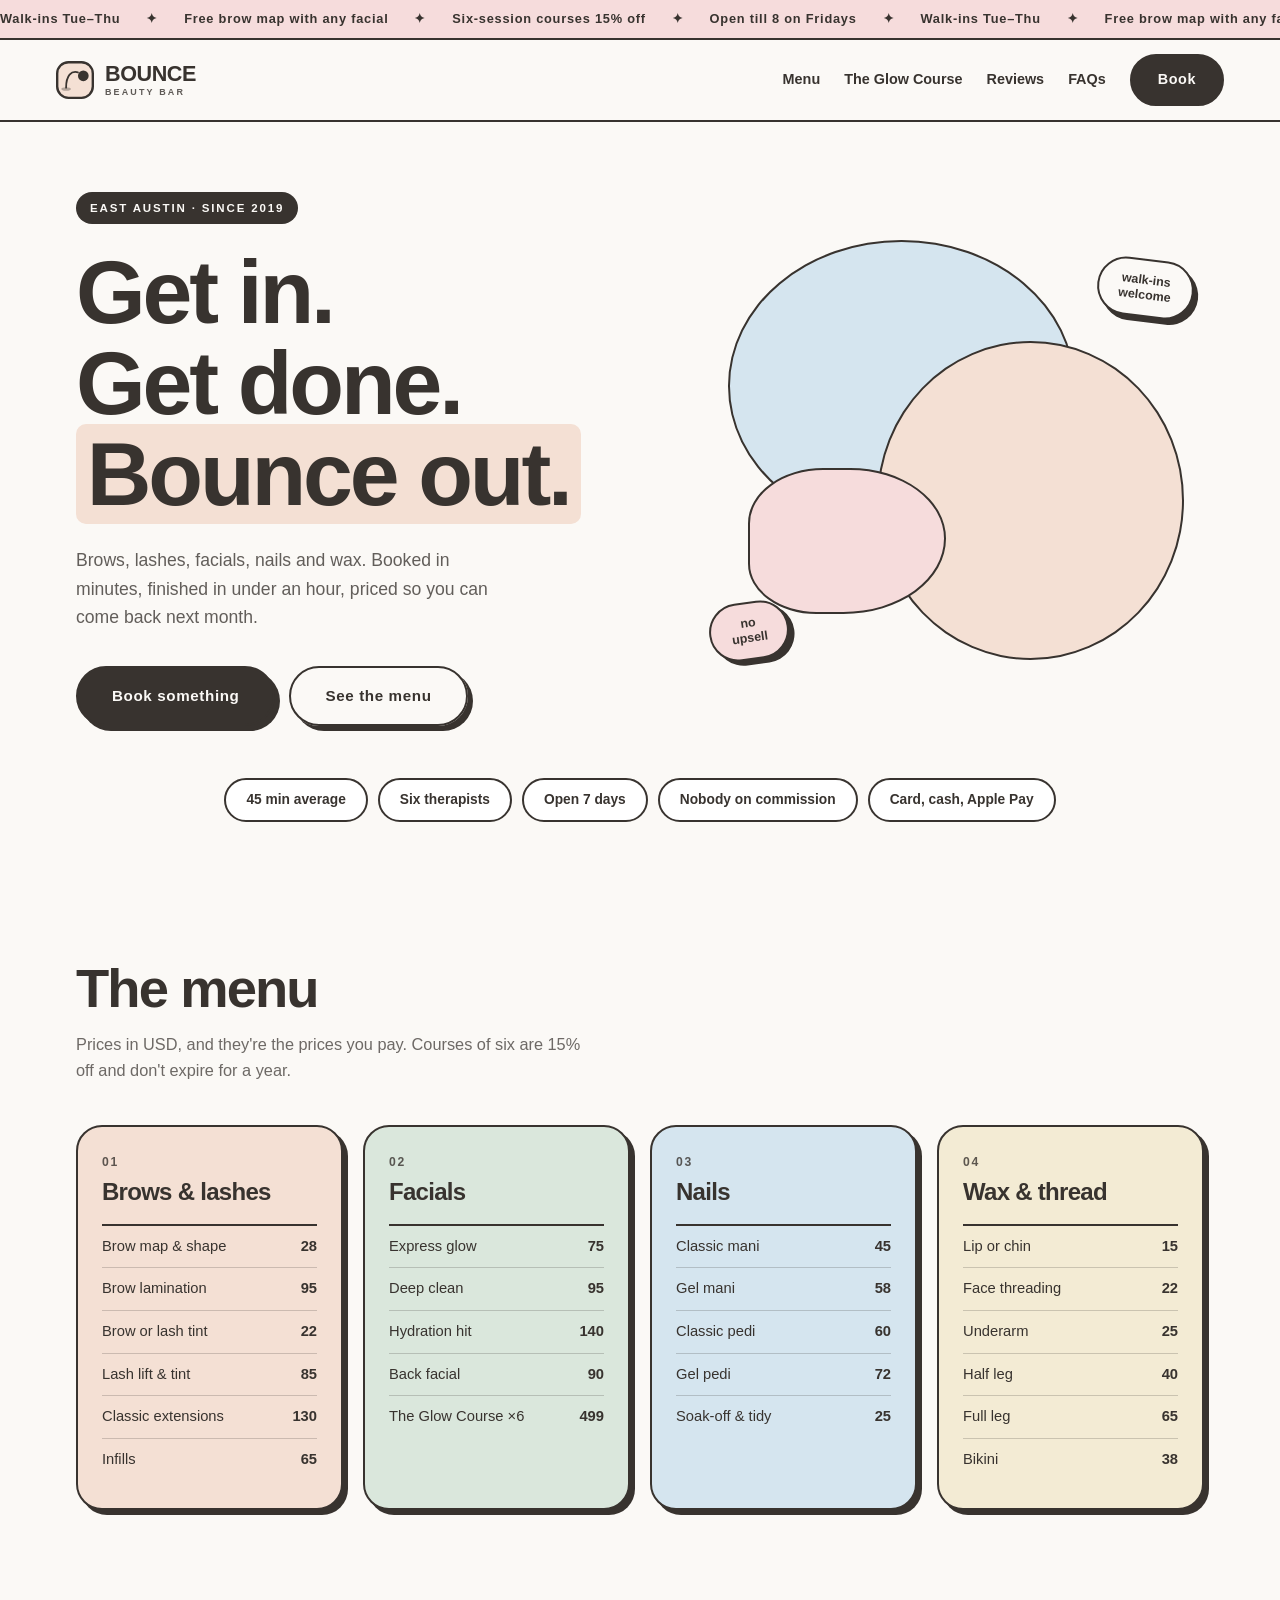
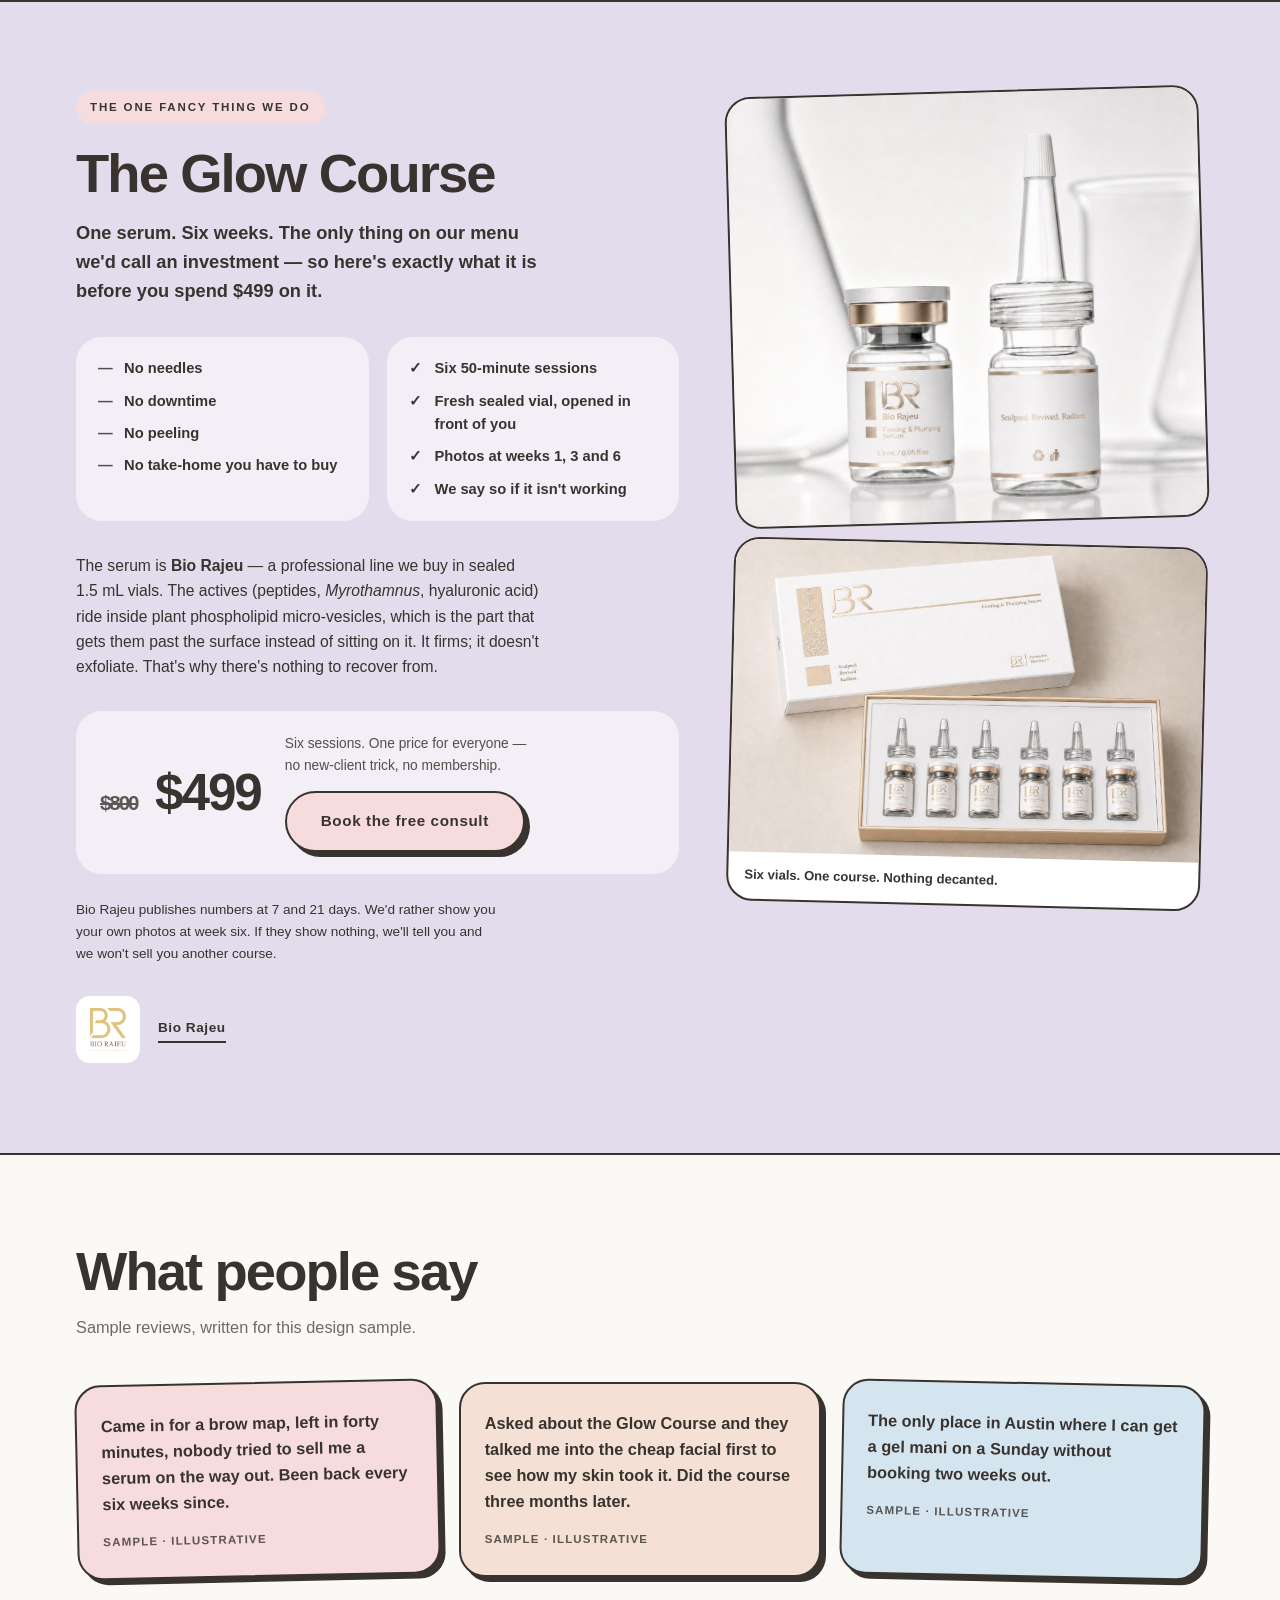
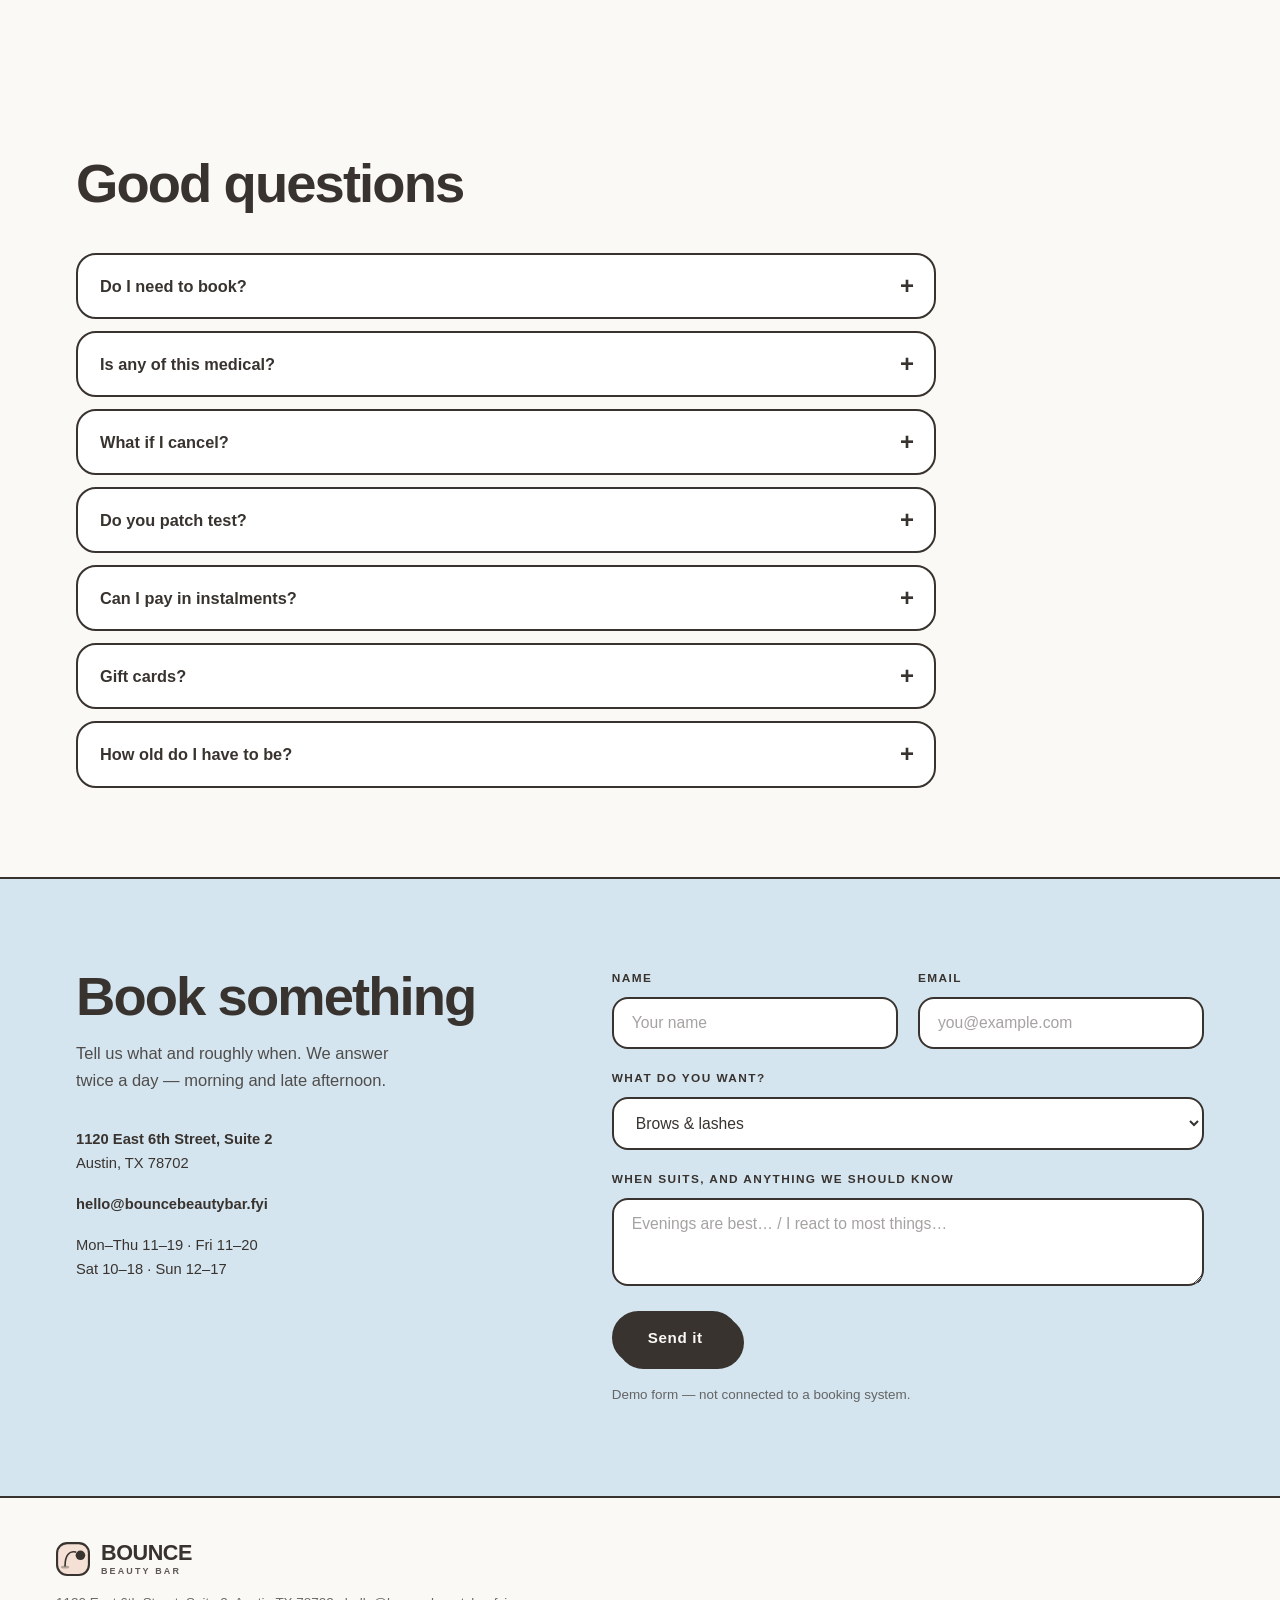
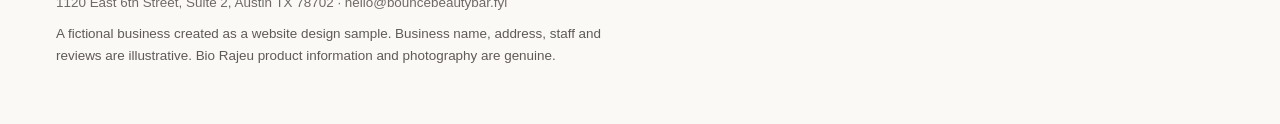
==== commit 2402c8b9: "Add a brand mark, drop the outbound link, move the email domain New img/logo.svg — a bounce rendered" ====
--- a/index.html
+++ b/index.html
@@ -6,6 +6,7 @@
 <meta name="robots" content="noindex, nofollow">
 <title>BOUNCE — Beauty Bar, East Austin</title>
 <meta name="description" content="Brows, lashes, facials, nails and wax in East Austin. Walk in, bounce out.">
+<link rel="icon" href="img/logo.svg">
 <link rel="stylesheet" href="style.css">
 </head>
 <body>
@@ -19,7 +20,10 @@
 </div>
 
 <header class="nav" id="nav">
-  <a class="logo" href="#top">BOUNCE<em>beauty bar</em></a>
+  <a class="logo" href="#top">
+    <img class="logo-mark" src="img/logo.svg" alt="" width="64" height="64">
+    <span>BOUNCE<em>beauty bar</em></span>
+  </a>
   <nav class="links" id="links">
     <a href="#menu">Menu</a>
     <a href="#glow">The Glow Course</a>
@@ -164,7 +168,7 @@
 
         <p class="brandline">
           <img class="br" src="img/br-logo.png" alt="Bio Rajeu" width="420" height="498">
-          <a href="https://biorajeu.com" rel="noopener">biorajeu.com &rarr;</a>
+          <span class="brandname">Bio&nbsp;Rajeu</span>
         </p>
       </div>
 
@@ -217,7 +221,7 @@
         <p>Tell us what and roughly when. We answer twice a day — morning and late afternoon.</p>
         <ul class="where">
           <li><b>1120 East 6th Street, Suite 2</b><br>Austin, TX 78702</li>
-          <li><b>hello@bouncebeautybar.com</b></li>
+          <li><b>hello@bouncebeautybar.fyi</b></li>
           <li>Mon–Thu 11–19 · Fri 11–20<br>Sat 10–18 · Sun 12–17</li>
         </ul>
       </div>
@@ -246,8 +250,11 @@
 </main>
 
 <footer class="foot">
-  <p class="logo foot-logo">BOUNCE<em>beauty bar</em></p>
-  <p class="fine">1120 East 6th Street, Suite 2, Austin TX 78702 · hello@bouncebeautybar.com</p>
+  <p class="logo foot-logo">
+    <img class="logo-mark" src="img/logo.svg" alt="" width="64" height="64">
+    <span>BOUNCE<em>beauty bar</em></span>
+  </p>
+  <p class="fine">1120 East 6th Street, Suite 2, Austin TX 78702 · hello@bouncebeautybar.fyi</p>
   <p class="fine dim">A fictional business created as a website design sample. Business name, address, staff and reviews are illustrative. Bio Rajeu product information and photography are genuine.</p>
 </footer>
 
--- a/style.css
+++ b/style.css
@@ -82,7 +82,9 @@
   display:flex;align-items:center;justify-content:space-between;gap:20px;
   padding:14px var(--pad);background:var(--cream);border-bottom:2px solid var(--ink);
 }
-.logo{font-size:1.35rem;font-weight:800;letter-spacing:-.02em;text-decoration:none;line-height:1}
+.logo{display:flex;align-items:center;gap:11px;font-size:1.35rem;font-weight:800;letter-spacing:-.02em;text-decoration:none;line-height:1}
+.logo-mark{width:38px;height:38px;flex:none}
+.foot-logo .logo-mark{width:34px;height:34px}
 .logo em{
   display:block;font-style:normal;font-size:.56rem;font-weight:800;
   letter-spacing:.24em;text-transform:uppercase;margin-top:4px;opacity:.8;
@@ -167,7 +169,7 @@
 .brandline{display:flex;align-items:center;gap:18px;flex-wrap:wrap;margin-top:2rem}
 /* the packaging is white with gold foil — the mark sits on white, never on the slate */
 .br{width:64px;height:auto;background:var(--white);border-radius:14px;padding:12px 14px}
-.brandline a{font-size:.85rem;font-weight:800;text-decoration:none;border-bottom:2px solid var(--ink);padding-bottom:2px}
+.brandname{font-size:.85rem;font-weight:800;letter-spacing:.04em;border-bottom:2px solid var(--ink);padding-bottom:2px}
 
 .glow-pics{display:grid;gap:18px}
 .pic{border:2px solid var(--ink);border-radius:var(--r);overflow:hidden;background:var(--white)}
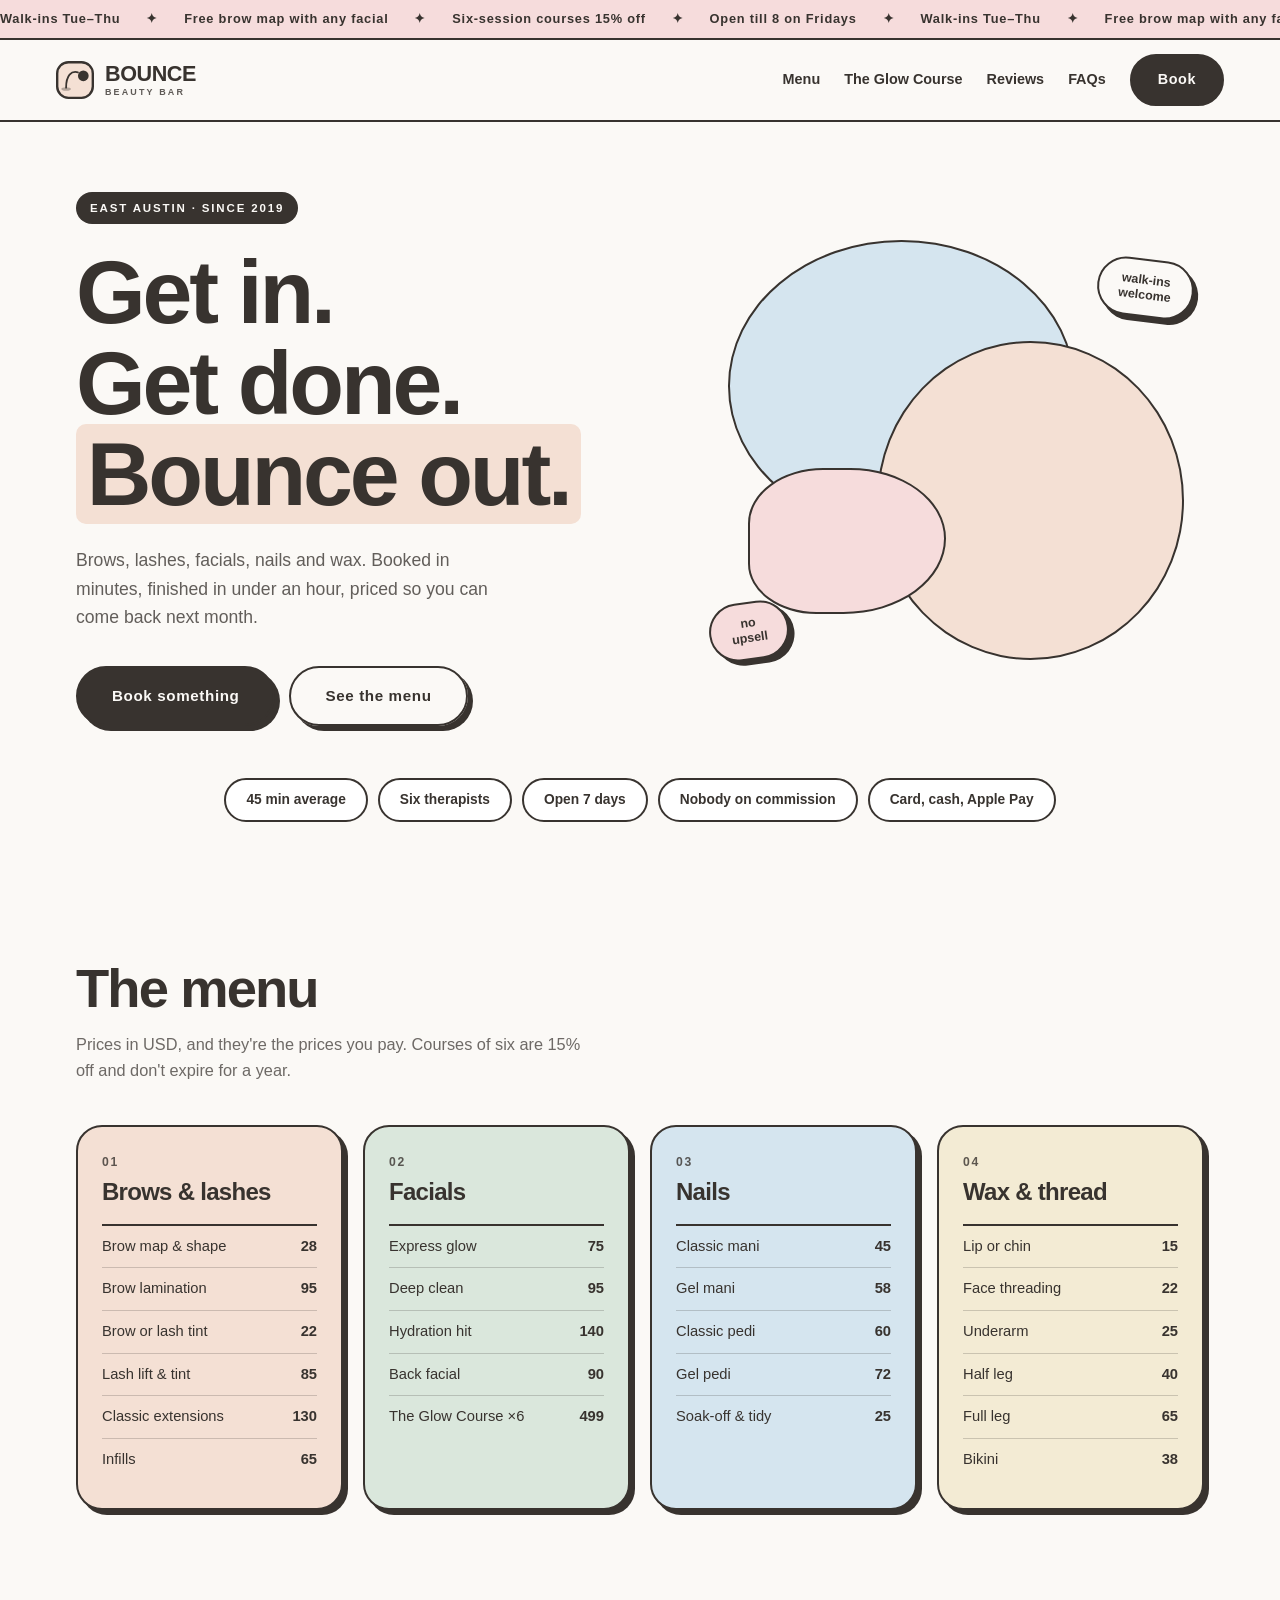
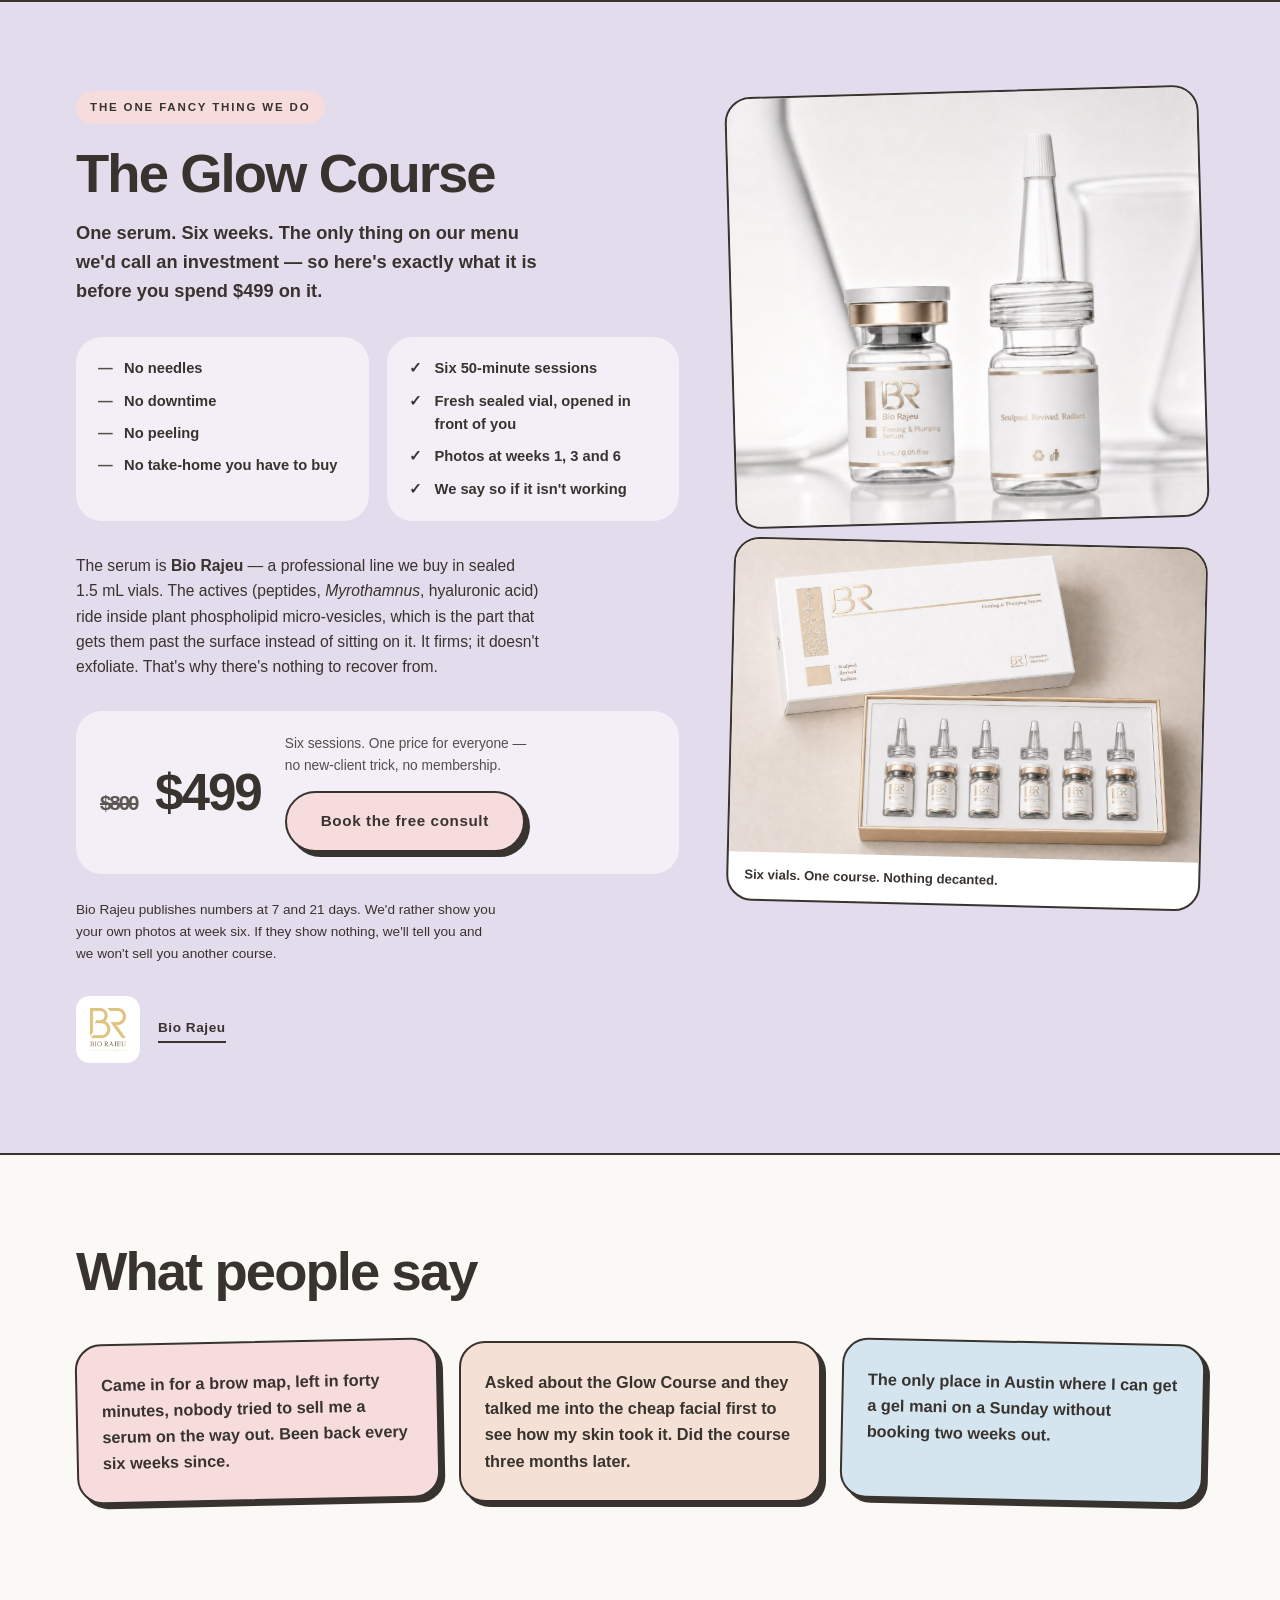
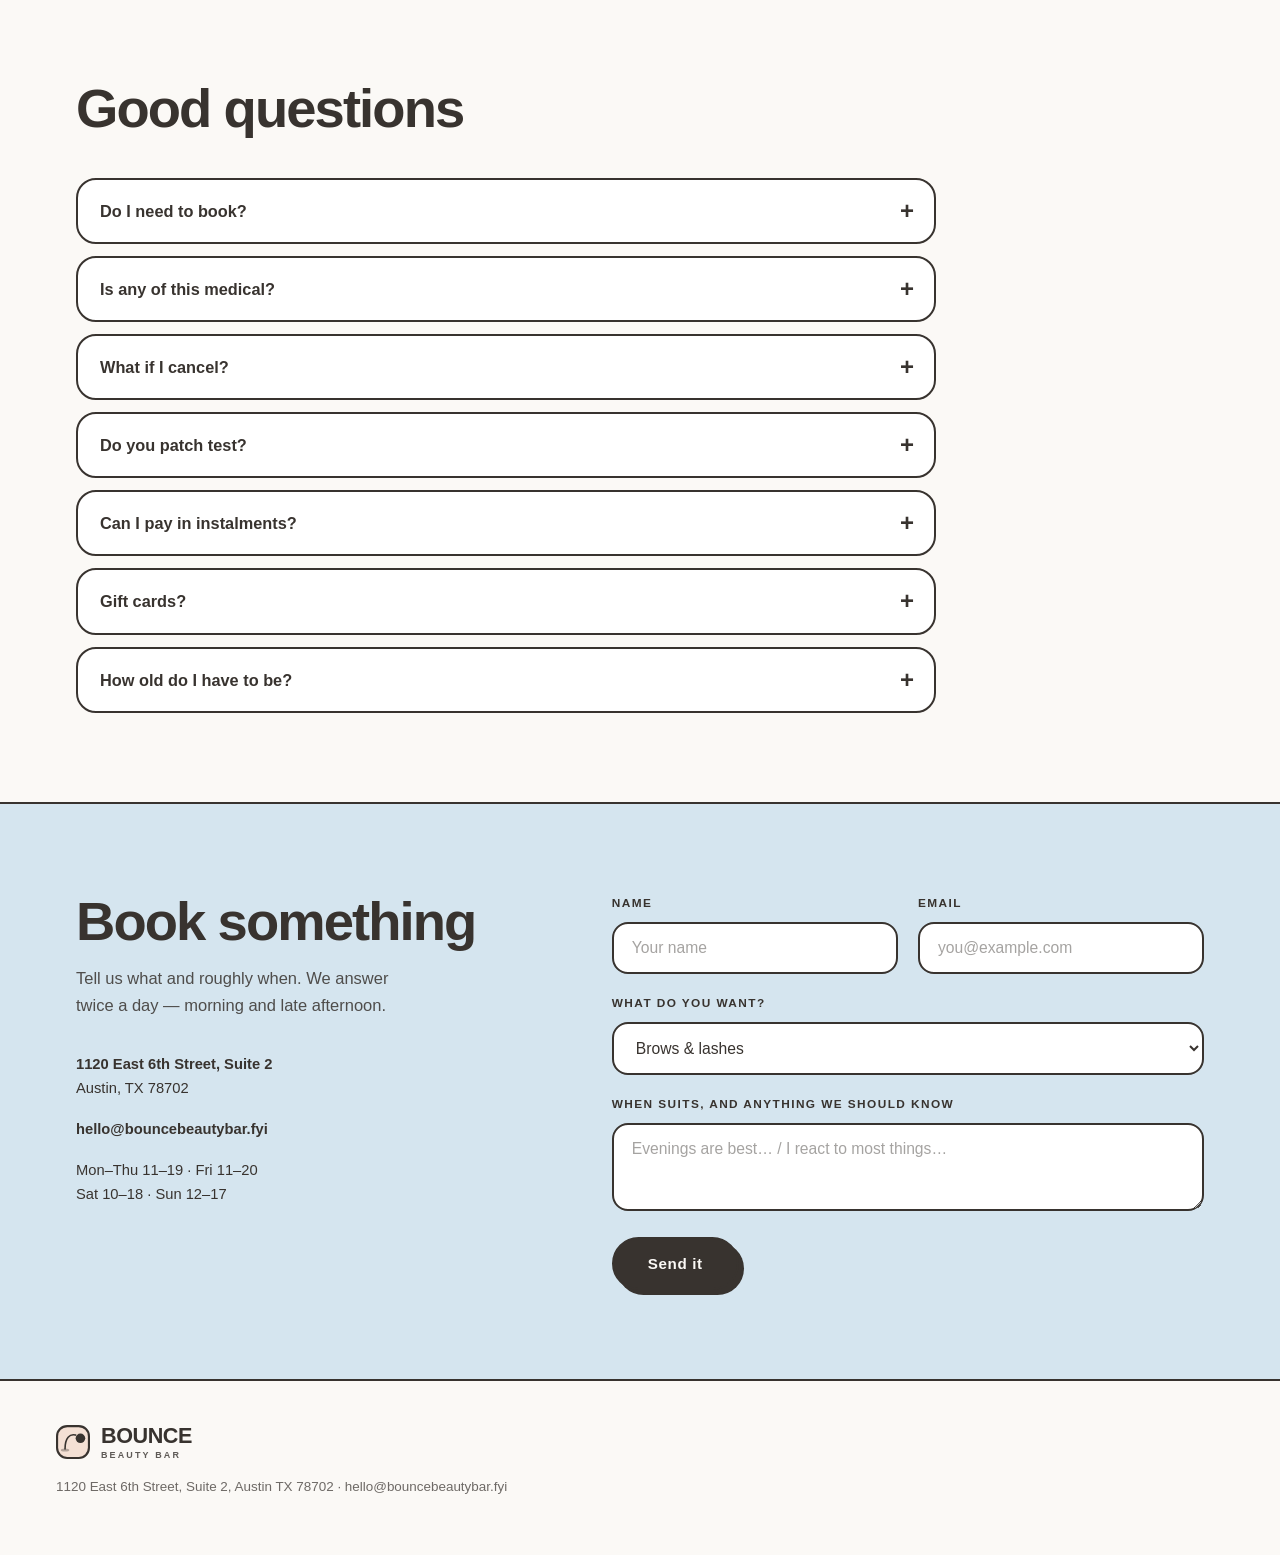
==== commit ec88d65b: "Remove the sample and demo labelling Drops the "Sample · illustrative" citations under the three rev" ====
--- a/index.html
+++ b/index.html
@@ -188,12 +188,11 @@
   <section class="wrap" id="words">
     <header class="head">
       <h2>What people say</h2>
-      <p>Sample reviews, written for this design sample.</p>
     </header>
     <div class="quotes">
-      <blockquote class="q q-mint"><p>Came in for a brow map, left in forty minutes, nobody tried to sell me a serum on the way out. Been back every six weeks since.</p><cite>Sample · illustrative</cite></blockquote>
-      <blockquote class="q q-peach"><p>Asked about the Glow Course and they talked me into the cheap facial first to see how my skin took it. Did the course three months later.</p><cite>Sample · illustrative</cite></blockquote>
-      <blockquote class="q q-sky"><p>The only place in Austin where I can get a gel mani on a Sunday without booking two weeks out.</p><cite>Sample · illustrative</cite></blockquote>
+      <blockquote class="q q-mint"><p>Came in for a brow map, left in forty minutes, nobody tried to sell me a serum on the way out. Been back every six weeks since.</p></blockquote>
+      <blockquote class="q q-peach"><p>Asked about the Glow Course and they talked me into the cheap facial first to see how my skin took it. Did the course three months later.</p></blockquote>
+      <blockquote class="q q-sky"><p>The only place in Austin where I can get a gel mani on a Sunday without booking two weeks out.</p></blockquote>
     </div>
   </section>
 
@@ -242,7 +241,6 @@
         </label>
         <label>When suits, and anything we should know<textarea rows="3" placeholder="Evenings are best… / I react to most things…"></textarea></label>
         <button class="pill pill-ink big" type="submit">Send it</button>
-        <p class="fine">Demo form — not connected to a booking system.</p>
       </form>
     </div>
   </section>
@@ -255,7 +253,6 @@
     <span>BOUNCE<em>beauty bar</em></span>
   </p>
   <p class="fine">1120 East 6th Street, Suite 2, Austin TX 78702 · hello@bouncebeautybar.fyi</p>
-  <p class="fine dim">A fictional business created as a website design sample. Business name, address, staff and reviews are illustrative. Bio Rajeu product information and photography are genuine.</p>
 </footer>
 
 <script src="script.js"></script>
--- a/style.css
+++ b/style.css
@@ -52,7 +52,6 @@
 }
 .tag.light{background:var(--blush);color:var(--ink)}
 .fine{font-size:.84rem;opacity:.72}
-.dim{opacity:.8}
 
 /* ============ PILLS / BUTTONS ============ */
 .pill{
@@ -185,7 +184,6 @@
 .q-peach{background:var(--peach)}
 .q-sky{background:var(--sky);transform:rotate(1.2deg)}
 .q p{font-size:1.02rem;font-weight:600}
-.q cite{display:block;margin-top:1rem;font-size:.72rem;font-weight:800;letter-spacing:.1em;text-transform:uppercase;font-style:normal;opacity:.8}
 
 /* ============ FAQ ============ */
 .asks{display:grid;gap:12px;max-width:860px}
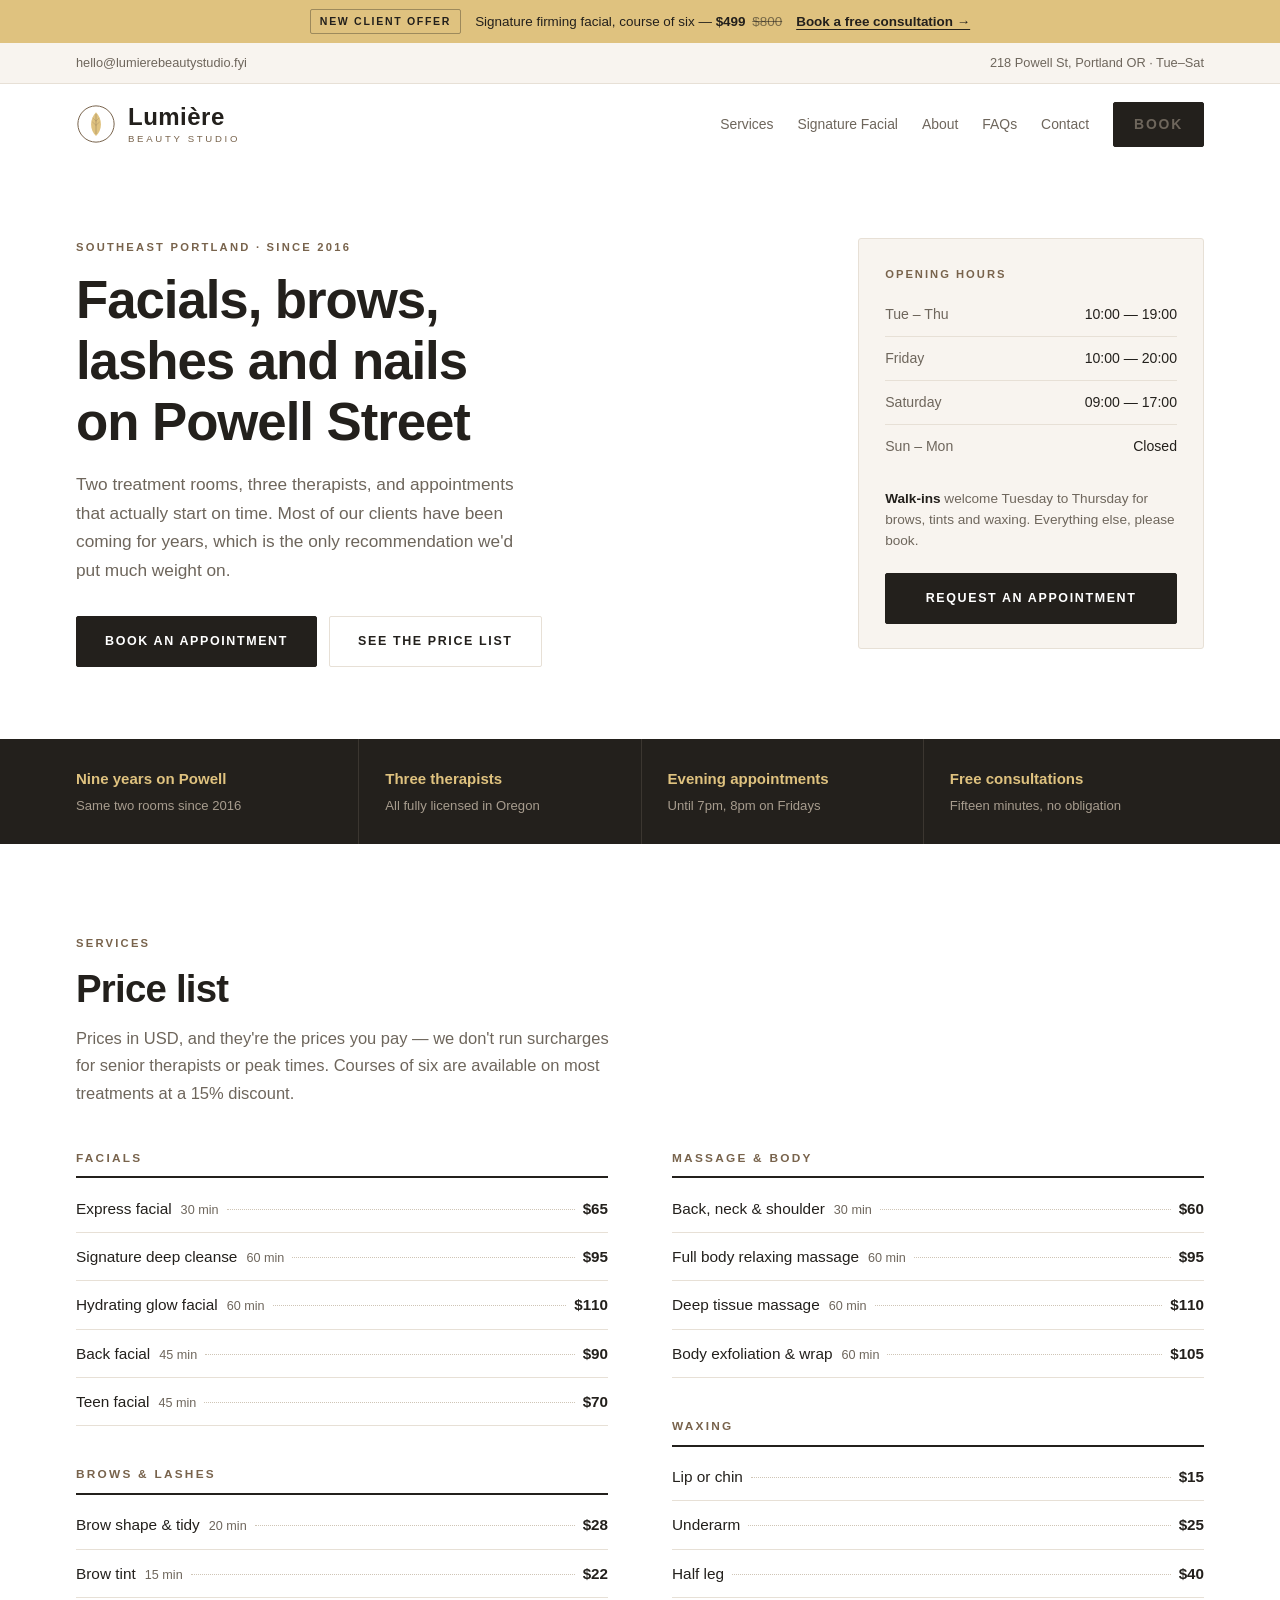
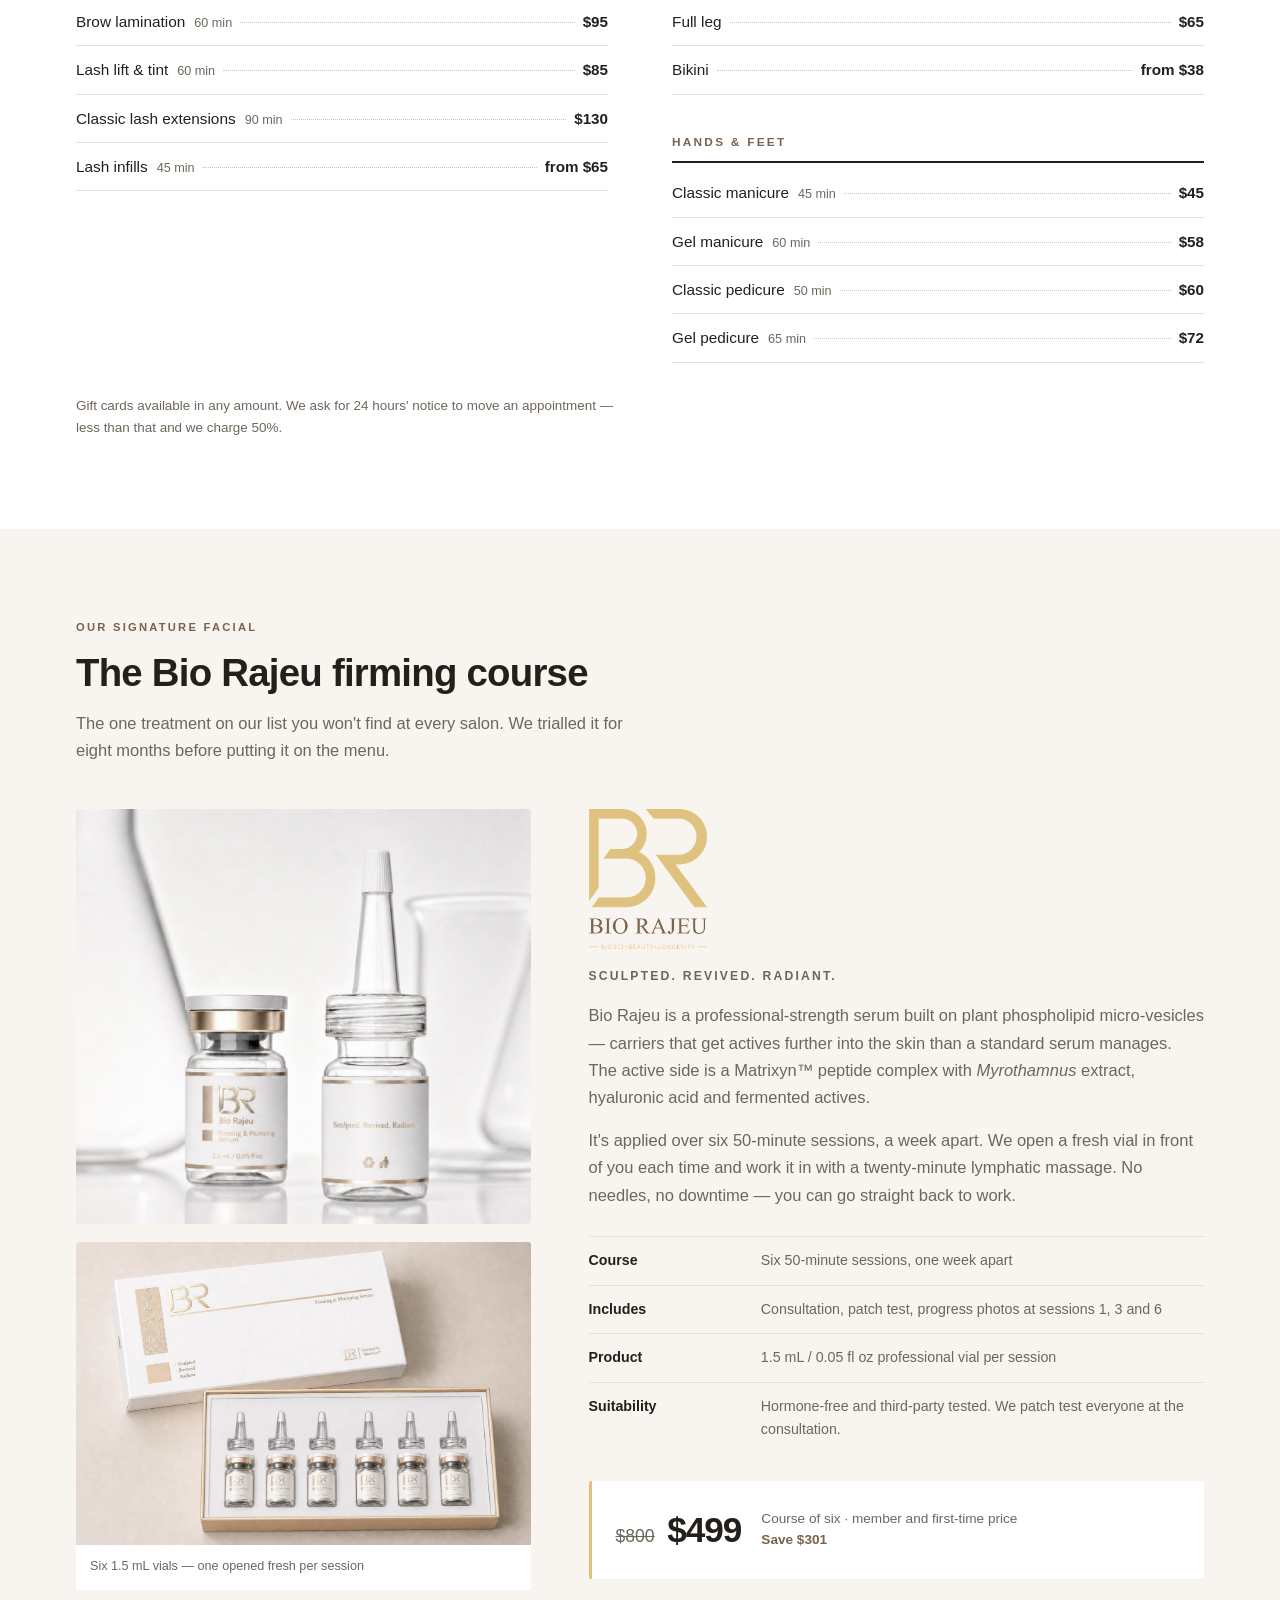
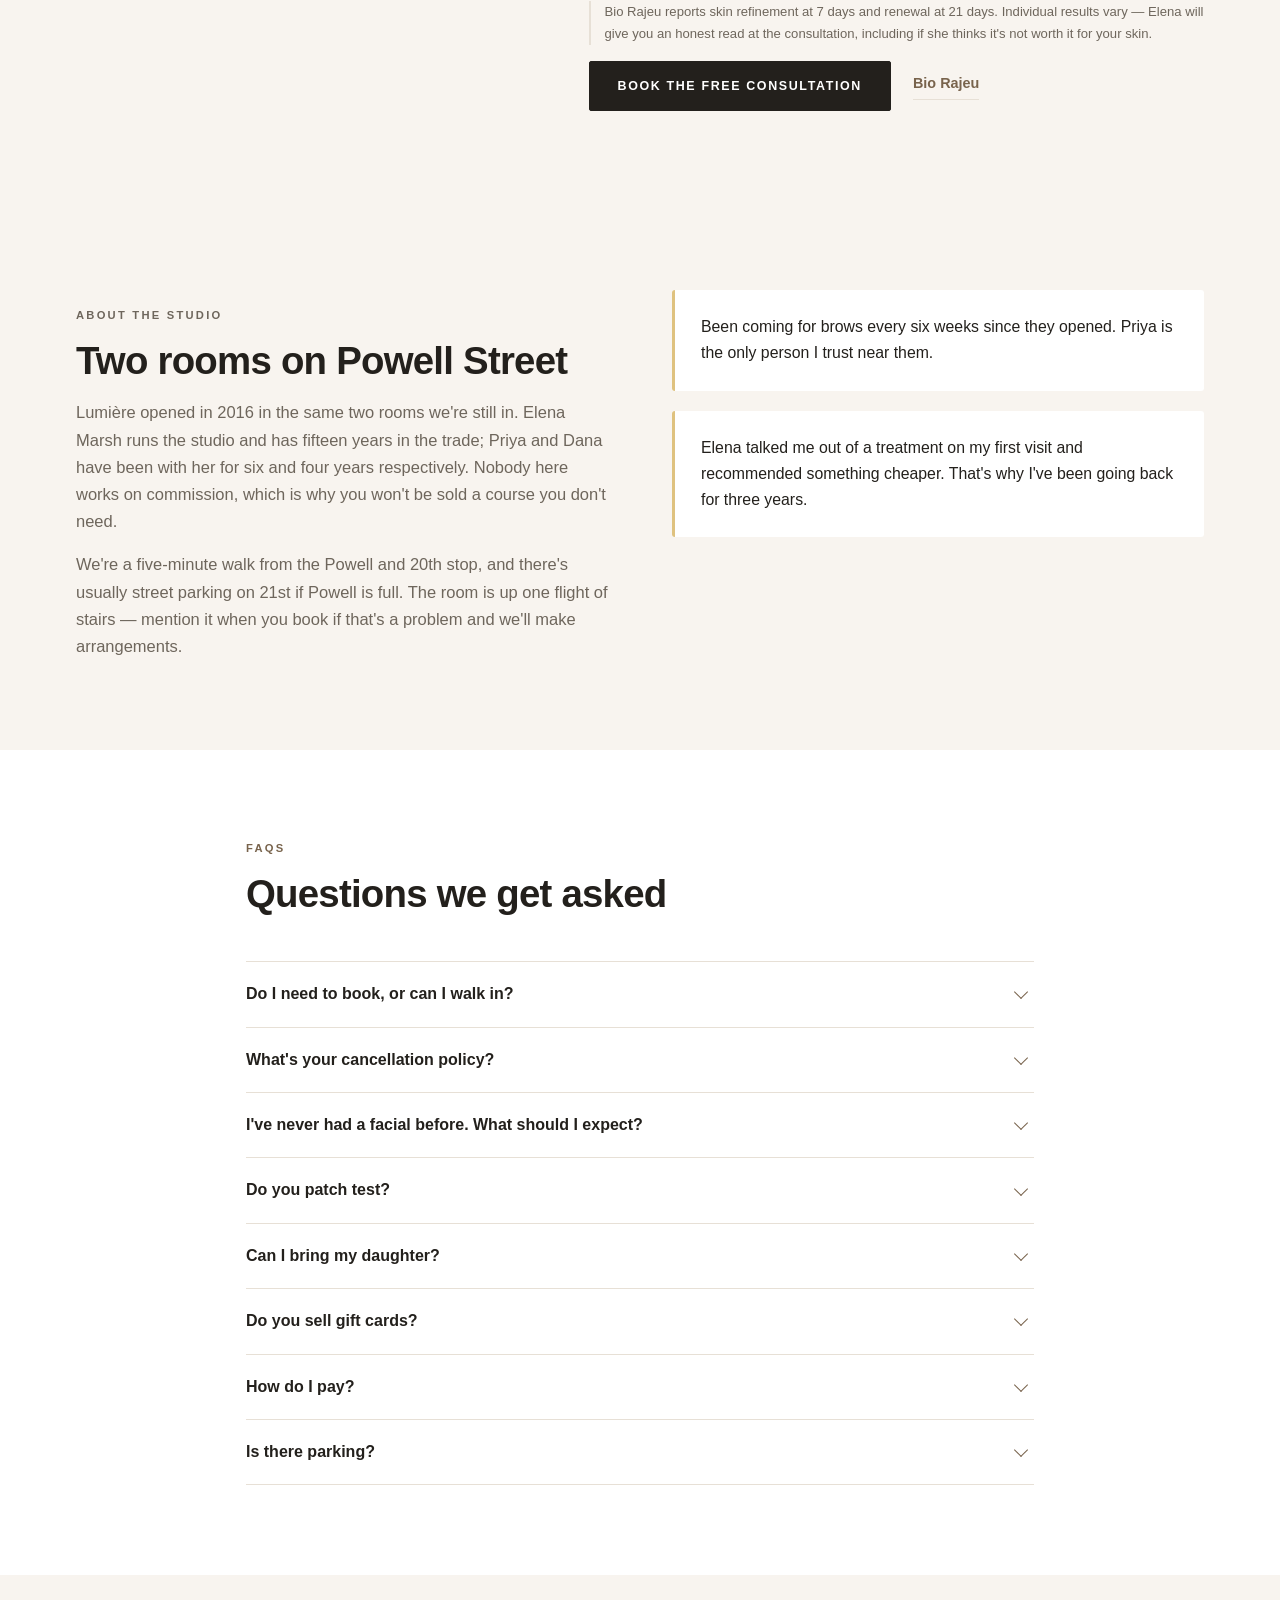
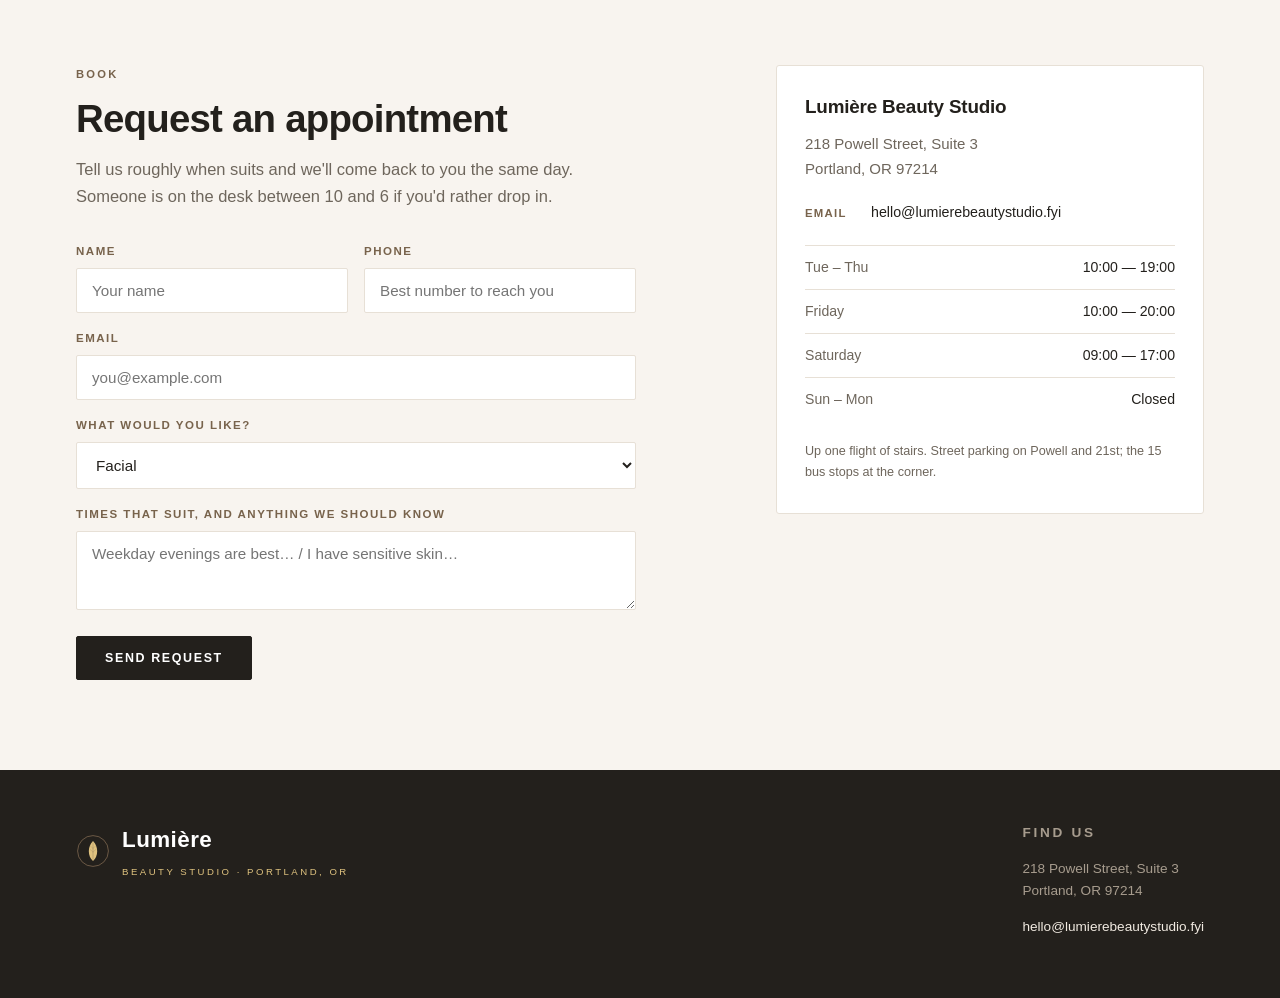
==== commit f82f97fe: "Add a brand mark, drop the outbound link and sample labelling Brings this site in line with the sist" ====
--- a/index.html
+++ b/index.html
@@ -4,255 +4,308 @@
 <meta charset="utf-8">
 <meta name="viewport" content="width=device-width, initial-scale=1">
 <meta name="robots" content="noindex, nofollow">
-<title>BOUNCE — Beauty Bar, East Austin</title>
-<meta name="description" content="Brows, lashes, facials, nails and wax in East Austin. Walk in, bounce out.">
+<title>Lumière Beauty Studio — Facials, Brows, Lashes &amp; Nails in Portland</title>
+<meta name="description" content="A two-room beauty studio on Powell Street, Portland. Facials, brows and lashes, massage, waxing, manicures and pedicures. Since 2016.">
 <link rel="icon" href="img/logo.svg">
 <link rel="stylesheet" href="style.css">
 </head>
 <body>
 
-<!-- Announcement marquee — two identical halves, track shifts -50% for a clean loop -->
-<div class="ticker" aria-hidden="true">
-  <div class="tk">
-    <span>Walk-ins Tue–Thu</span><i>✦</i><span>Free brow map with any facial</span><i>✦</i><span>Six-session courses 15% off</span><i>✦</i><span>Open till 8 on Fridays</span><i>✦</i>
-    <span>Walk-ins Tue–Thu</span><i>✦</i><span>Free brow map with any facial</span><i>✦</i><span>Six-session courses 15% off</span><i>✦</i><span>Open till 8 on Fridays</span><i>✦</i>
+<!-- Announcement bar — edit or delete this block freely -->
+<a class="promo-bar" href="#signature">
+  <strong>New client offer</strong>
+  <span>Signature firming facial, course of six — <b>$499</b> <s>$800</s></span>
+  <em>Book a free consultation &rarr;</em>
+</a>
+
+<!-- ============ UTILITY BAR ============ -->
+<div class="util">
+  <div class="wrap util-in">
+    <a href="mailto:hello@lumierebeautystudio.fyi">hello@lumierebeautystudio.fyi</a>
+    <span class="util-right">218 Powell St, Portland OR · Tue–Sat</span>
   </div>
 </div>
 
+<!-- ============ NAV ============ -->
 <header class="nav" id="nav">
-  <a class="logo" href="#top">
-    <img class="logo-mark" src="img/logo.svg" alt="" width="64" height="64">
-    <span>BOUNCE<em>beauty bar</em></span>
-  </a>
-  <nav class="links" id="links">
-    <a href="#menu">Menu</a>
-    <a href="#glow">The Glow Course</a>
-    <a href="#words">Reviews</a>
-    <a href="#asks">FAQs</a>
-    <a class="pill pill-ink" href="#book">Book</a>
-  </nav>
-  <button class="burger" id="burger" aria-label="Menu" aria-expanded="false">
-    <span></span><span></span><span></span>
-  </button>
+  <div class="wrap nav-in">
+    <a class="brand" href="#top">
+      <img class="brand-mark" src="img/logo.svg" alt="" width="64" height="64">
+      <span>
+        <span class="brand-name">Lumière</span>
+        <span class="brand-sub">Beauty Studio</span>
+      </span>
+    </a>
+    <nav class="nav-links" id="navLinks">
+      <a href="#services">Services</a>
+      <a href="#signature">Signature Facial</a>
+      <a href="#about">About</a>
+      <a href="#faq">FAQs</a>
+      <a href="#contact">Contact</a>
+      <a class="btn btn-sm" href="#book">Book</a>
+    </nav>
+    <button class="burger" id="burger" aria-label="Menu" aria-expanded="false">
+      <span></span><span></span><span></span>
+    </button>
+  </div>
 </header>
 
 <main id="top">
 
   <!-- ============ HERO ============ -->
   <section class="hero">
-    <div class="hero-txt">
-      <p class="tag">East Austin · since 2019</p>
-      <h1>Get in.<br>Get done.<br><mark>Bounce out.</mark></h1>
-      <p class="sub">Brows, lashes, facials, nails and wax. Booked in minutes, finished in under an hour, priced so you can come back next month.</p>
-      <div class="hero-btns">
-        <a class="pill pill-ink big" href="#book">Book something</a>
-        <a class="pill pill-line big" href="#menu">See the menu</a>
-      </div>
-    </div>
-    <div class="hero-art" aria-hidden="true">
-      <div class="blob b1"></div>
-      <div class="blob b2"></div>
-      <div class="blob b3"></div>
-      <div class="sticker s1">walk-ins<br>welcome</div>
-      <div class="sticker s2">no<br>upsell</div>
-    </div>
-  </section>
-
-  <!-- ============ FACT PILLS ============ -->
-  <ul class="facts">
-    <li>45 min average</li>
-    <li>Six therapists</li>
-    <li>Open 7 days</li>
-    <li>Nobody on commission</li>
-    <li>Card, cash, Apple Pay</li>
-  </ul>
-
-  <!-- ============ MENU ============ -->
-  <section class="wrap" id="menu">
-    <header class="head">
-      <h2>The menu</h2>
-      <p>Prices in USD, and they're the prices you pay. Courses of six are 15% off and don't expire for a year.</p>
-    </header>
-
-    <div class="cards">
-
-      <article class="card c-peach">
-        <p class="c-n">01</p>
-        <h3>Brows &amp; lashes</h3>
-        <ul>
-          <li><span>Brow map &amp; shape</span><b>28</b></li>
-          <li><span>Brow lamination</span><b>95</b></li>
-          <li><span>Brow or lash tint</span><b>22</b></li>
-          <li><span>Lash lift &amp; tint</span><b>85</b></li>
-          <li><span>Classic extensions</span><b>130</b></li>
-          <li><span>Infills</span><b>65</b></li>
-        </ul>
-      </article>
-
-      <article class="card c-mint">
-        <p class="c-n">02</p>
-        <h3>Facials</h3>
-        <ul>
-          <li><span>Express glow</span><b>75</b></li>
-          <li><span>Deep clean</span><b>95</b></li>
-          <li><span>Hydration hit</span><b>140</b></li>
-          <li><span>Back facial</span><b>90</b></li>
-          <li><span>The Glow Course ×6</span><b>499</b></li>
-        </ul>
-      </article>
-
-      <article class="card c-sky">
-        <p class="c-n">03</p>
-        <h3>Nails</h3>
-        <ul>
-          <li><span>Classic mani</span><b>45</b></li>
-          <li><span>Gel mani</span><b>58</b></li>
-          <li><span>Classic pedi</span><b>60</b></li>
-          <li><span>Gel pedi</span><b>72</b></li>
-          <li><span>Soak-off &amp; tidy</span><b>25</b></li>
-        </ul>
-      </article>
-
-      <article class="card c-butter">
-        <p class="c-n">04</p>
-        <h3>Wax &amp; thread</h3>
-        <ul>
-          <li><span>Lip or chin</span><b>15</b></li>
-          <li><span>Face threading</span><b>22</b></li>
-          <li><span>Underarm</span><b>25</b></li>
-          <li><span>Half leg</span><b>40</b></li>
-          <li><span>Full leg</span><b>65</b></li>
-          <li><span>Bikini</span><b>38</b></li>
-        </ul>
-      </article>
-
+    <div class="wrap hero-grid">
+      <div class="hero-copy">
+        <p class="kicker">Southeast Portland · Since 2016</p>
+        <h1>Facials, brows, lashes and nails on Powell Street</h1>
+        <p class="lede">Two treatment rooms, three therapists, and appointments that actually start on time. Most of our clients have been coming for years, which is the only recommendation we'd put much weight on.</p>
+        <div class="hero-cta">
+          <a class="btn" href="#book">Book an appointment</a>
+          <a class="btn btn-ghost" href="#services">See the price list</a>
+        </div>
+      </div>
+      <aside class="hero-card">
+        <p class="hc-head">Opening hours</p>
+        <table class="hours">
+          <tr><th>Tue – Thu</th><td>10:00 — 19:00</td></tr>
+          <tr><th>Friday</th><td>10:00 — 20:00</td></tr>
+          <tr><th>Saturday</th><td>09:00 — 17:00</td></tr>
+          <tr><th>Sun – Mon</th><td>Closed</td></tr>
+        </table>
+        <p class="hc-note"><strong>Walk-ins</strong> welcome Tuesday to Thursday for brows, tints and waxing. Everything else, please book.</p>
+        <a class="btn btn-block" href="#book">Request an appointment</a>
+      </aside>
+    </div>
+  </section>
+
+  <!-- ============ TRUST STRIP ============ -->
+  <section class="strip">
+    <div class="wrap strip-in">
+      <div><strong>Nine years on Powell</strong><span>Same two rooms since 2016</span></div>
+      <div><strong>Three therapists</strong><span>All fully licensed in Oregon</span></div>
+      <div><strong>Evening appointments</strong><span>Until 7pm, 8pm on Fridays</span></div>
+      <div><strong>Free consultations</strong><span>Fifteen minutes, no obligation</span></div>
+    </div>
+  </section>
+
+  <!-- ============ SERVICES / PRICE LIST ============ -->
+  <section class="section" id="services">
+    <div class="wrap">
+      <div class="sec-head">
+        <p class="kicker">Services</p>
+        <h2>Price list</h2>
+        <p class="sec-sub">Prices in USD, and they're the prices you pay — we don't run surcharges for senior therapists or peak times. Courses of six are available on most treatments at a 15% discount.</p>
+      </div>
+
+      <div class="menu-grid">
+
+        <div class="menu-col">
+          <h3 class="menu-cat">Facials</h3>
+          <ul class="menu">
+            <li><span class="m-name">Express facial<em>30 min</em></span><span class="m-dots"></span><span class="m-price">$65</span></li>
+            <li><span class="m-name">Signature deep cleanse<em>60 min</em></span><span class="m-dots"></span><span class="m-price">$95</span></li>
+            <li><span class="m-name">Hydrating glow facial<em>60 min</em></span><span class="m-dots"></span><span class="m-price">$110</span></li>
+            <li><span class="m-name">Back facial<em>45 min</em></span><span class="m-dots"></span><span class="m-price">$90</span></li>
+            <li><span class="m-name">Teen facial<em>45 min</em></span><span class="m-dots"></span><span class="m-price">$70</span></li>
+          </ul>
+
+          <h3 class="menu-cat">Brows &amp; lashes</h3>
+          <ul class="menu">
+            <li><span class="m-name">Brow shape &amp; tidy<em>20 min</em></span><span class="m-dots"></span><span class="m-price">$28</span></li>
+            <li><span class="m-name">Brow tint<em>15 min</em></span><span class="m-dots"></span><span class="m-price">$22</span></li>
+            <li><span class="m-name">Brow lamination<em>60 min</em></span><span class="m-dots"></span><span class="m-price">$95</span></li>
+            <li><span class="m-name">Lash lift &amp; tint<em>60 min</em></span><span class="m-dots"></span><span class="m-price">$85</span></li>
+            <li><span class="m-name">Classic lash extensions<em>90 min</em></span><span class="m-dots"></span><span class="m-price">$130</span></li>
+            <li><span class="m-name">Lash infills<em>45 min</em></span><span class="m-dots"></span><span class="m-price">from $65</span></li>
+          </ul>
+        </div>
+
+        <div class="menu-col">
+          <h3 class="menu-cat">Massage &amp; body</h3>
+          <ul class="menu">
+            <li><span class="m-name">Back, neck &amp; shoulder<em>30 min</em></span><span class="m-dots"></span><span class="m-price">$60</span></li>
+            <li><span class="m-name">Full body relaxing massage<em>60 min</em></span><span class="m-dots"></span><span class="m-price">$95</span></li>
+            <li><span class="m-name">Deep tissue massage<em>60 min</em></span><span class="m-dots"></span><span class="m-price">$110</span></li>
+            <li><span class="m-name">Body exfoliation &amp; wrap<em>60 min</em></span><span class="m-dots"></span><span class="m-price">$105</span></li>
+          </ul>
+
+          <h3 class="menu-cat">Waxing</h3>
+          <ul class="menu">
+            <li><span class="m-name">Lip or chin</span><span class="m-dots"></span><span class="m-price">$15</span></li>
+            <li><span class="m-name">Underarm</span><span class="m-dots"></span><span class="m-price">$25</span></li>
+            <li><span class="m-name">Half leg</span><span class="m-dots"></span><span class="m-price">$40</span></li>
+            <li><span class="m-name">Full leg</span><span class="m-dots"></span><span class="m-price">$65</span></li>
+            <li><span class="m-name">Bikini</span><span class="m-dots"></span><span class="m-price">from $38</span></li>
+          </ul>
+
+          <h3 class="menu-cat">Hands &amp; feet</h3>
+          <ul class="menu">
+            <li><span class="m-name">Classic manicure<em>45 min</em></span><span class="m-dots"></span><span class="m-price">$45</span></li>
+            <li><span class="m-name">Gel manicure<em>60 min</em></span><span class="m-dots"></span><span class="m-price">$58</span></li>
+            <li><span class="m-name">Classic pedicure<em>50 min</em></span><span class="m-dots"></span><span class="m-price">$60</span></li>
+            <li><span class="m-name">Gel pedicure<em>65 min</em></span><span class="m-dots"></span><span class="m-price">$72</span></li>
+          </ul>
+        </div>
+
+      </div>
+      <p class="price-foot">Gift cards available in any amount. We ask for 24 hours' notice to move an appointment — less than that and we charge 50%.</p>
     </div>
   </section>
 
   <!-- ============================================================
        THE ONE BIO RAJEU SECTION
        ============================================================ -->
-  <section class="glow" id="glow">
-    <div class="glow-in">
-      <div class="glow-txt">
-        <p class="tag light">The one fancy thing we do</p>
-        <h2>The Glow Course</h2>
-        <p class="glow-lede">One serum. Six weeks. The only thing on our menu we'd call an investment — so here's exactly what it is before you spend $499 on it.</p>
-
-        <div class="yesno">
-          <ul class="no">
-            <li>No needles</li>
-            <li>No downtime</li>
-            <li>No peeling</li>
-            <li>No take-home you have to buy</li>
-          </ul>
-          <ul class="yes">
-            <li>Six 50-minute sessions</li>
-            <li>Fresh sealed vial, opened in front of you</li>
-            <li>Photos at weeks 1, 3 and 6</li>
-            <li>We say so if it isn't working</li>
-          </ul>
-        </div>
-
-        <p class="glow-body">The serum is <b>Bio Rajeu</b> — a professional line we buy in sealed 1.5&nbsp;mL vials. The actives (peptides, <em>Myrothamnus</em>, hyaluronic acid) ride inside plant phospholipid micro-vesicles, which is the part that gets them past the surface instead of sitting on it. It firms; it doesn't exfoliate. That's why there's nothing to recover from.</p>
-
-        <div class="price-row">
-          <p class="big-price"><s>$800</s> $499</p>
-          <div>
-            <p class="pr-note">Six sessions. One price for everyone — no new-client trick, no membership.</p>
-            <a class="pill pill-blush big" href="#book">Book the free consult</a>
+  <section class="section signature" id="signature">
+    <div class="wrap">
+      <div class="sec-head">
+        <p class="kicker">Our signature facial</p>
+        <h2>The Bio Rajeu firming course</h2>
+        <p class="sec-sub">The one treatment on our list you won't find at every salon. We trialled it for eight months before putting it on the menu.</p>
+      </div>
+
+      <div class="sig-grid">
+        <div class="sig-photos">
+          <figure>
+            <img src="img/serum-vials.jpg" alt="Bio Rajeu Firming &amp; Plumping Serum vial with its applicator" width="1280" height="1160" loading="lazy">
+          </figure>
+          <figure>
+            <img src="img/serum-kit.jpg" alt="Bio Rajeu professional kit containing six serum vials" width="1280" height="853" loading="lazy">
+            <figcaption>Six 1.5&nbsp;mL vials — one opened fresh per session</figcaption>
+          </figure>
+        </div>
+
+        <div class="sig-copy">
+          <img class="br-logo" src="img/br-logo.png" alt="Bio Rajeu — biosci, beauty, longevity" width="420" height="498">
+          <p class="tagline">Sculpted. Revived. Radiant.</p>
+          <p>Bio Rajeu is a professional-strength serum built on plant phospholipid micro-vesicles — carriers that get actives further into the skin than a standard serum manages. The active side is a Matrixyn™ peptide complex with <em>Myrothamnus</em> extract, hyaluronic acid and fermented actives.</p>
+          <p>It's applied over six 50-minute sessions, a week apart. We open a fresh vial in front of you each time and work it in with a twenty-minute lymphatic massage. No needles, no downtime — you can go straight back to work.</p>
+
+          <table class="spec">
+            <tr><th>Course</th><td>Six 50-minute sessions, one week apart</td></tr>
+            <tr><th>Includes</th><td>Consultation, patch test, progress photos at sessions 1, 3 and 6</td></tr>
+            <tr><th>Product</th><td>1.5 mL / 0.05 fl oz professional vial per session</td></tr>
+            <tr><th>Suitability</th><td>Hormone-free and third-party tested. We patch test everyone at the consultation.</td></tr>
+          </table>
+
+          <div class="offer">
+            <div>
+              <span class="offer-was">$800</span>
+              <span class="offer-now">$499</span>
+            </div>
+            <p>Course of six · member and first-time price<br><em>Save $301</em></p>
           </div>
-        </div>
-
-        <p class="glow-fine">Bio Rajeu publishes numbers at 7 and 21 days. We'd rather show you your own photos at week six. If they show nothing, we'll tell you and we won't sell you another course.</p>
-
-        <p class="brandline">
-          <img class="br" src="img/br-logo.png" alt="Bio Rajeu" width="420" height="498">
-          <span class="brandname">Bio&nbsp;Rajeu</span>
-        </p>
-      </div>
-
-      <div class="glow-pics">
-        <figure class="pic p1">
-          <img src="img/serum-vials.jpg" alt="A sealed Bio Rajeu serum vial with its applicator" width="1280" height="1160" loading="lazy">
-        </figure>
-        <figure class="pic p2">
-          <img src="img/serum-kit.jpg" alt="The Bio Rajeu case — six vials, one course" width="1280" height="853" loading="lazy">
-          <figcaption>Six vials. One course. Nothing decanted.</figcaption>
-        </figure>
-      </div>
-    </div>
-  </section>
-
-  <!-- ============ REVIEWS ============ -->
-  <section class="wrap" id="words">
-    <header class="head">
-      <h2>What people say</h2>
-    </header>
-    <div class="quotes">
-      <blockquote class="q q-mint"><p>Came in for a brow map, left in forty minutes, nobody tried to sell me a serum on the way out. Been back every six weeks since.</p></blockquote>
-      <blockquote class="q q-peach"><p>Asked about the Glow Course and they talked me into the cheap facial first to see how my skin took it. Did the course three months later.</p></blockquote>
-      <blockquote class="q q-sky"><p>The only place in Austin where I can get a gel mani on a Sunday without booking two weeks out.</p></blockquote>
+
+          <p class="disclaim">Bio Rajeu reports skin refinement at 7 days and renewal at 21 days. Individual results vary — Elena will give you an honest read at the consultation, including if she thinks it's not worth it for your skin.</p>
+
+          <div class="sig-cta">
+            <a class="btn" href="#book">Book the free consultation</a>
+            <span class="brandname">Bio&nbsp;Rajeu</span>
+          </div>
+        </div>
+      </div>
+    </div>
+  </section>
+
+  <!-- ============ ABOUT ============ -->
+  <section class="section about" id="about">
+    <div class="wrap about-grid">
+      <div>
+        <p class="kicker">About the studio</p>
+        <h2>Two rooms on Powell Street</h2>
+        <p>Lumière opened in 2016 in the same two rooms we're still in. Elena Marsh runs the studio and has fifteen years in the trade; Priya and Dana have been with her for six and four years respectively. Nobody here works on commission, which is why you won't be sold a course you don't need.</p>
+        <p>We're a five-minute walk from the Powell and 20th stop, and there's usually street parking on 21st if Powell is full. The room is up one flight of stairs — mention it when you book if that's a problem and we'll make arrangements.</p>
+      </div>
+      <div class="reviews">
+        <blockquote>
+          <p>Been coming for brows every six weeks since they opened. Priya is the only person I trust near them.</p>
+        </blockquote>
+        <blockquote>
+          <p>Elena talked me out of a treatment on my first visit and recommended something cheaper. That's why I've been going back for three years.</p>
+        </blockquote>
+      </div>
     </div>
   </section>
 
   <!-- ============ FAQ ============ -->
-  <section class="wrap" id="asks">
-    <header class="head">
-      <h2>Good questions</h2>
-    </header>
-    <div class="asks">
-      <details><summary>Do I need to book?</summary><p>Brows, tints and wax — walk in Tuesday to Thursday and we'll usually fit you in. Facials, nails and anything on a weekend, book it.</p></details>
-      <details><summary>Is any of this medical?</summary><p>No. No injectables, no needles, no prescriptions. It's beauty work — topical, manual and wax. If you need a clinician we'll say so and point you at one.</p></details>
-      <details><summary>What if I cancel?</summary><p>24 hours, no charge. Less than that, half — the chair and the therapist are both blocked. Course sessions don't expire for a year, so missing a week is fine.</p></details>
-      <details><summary>Do you patch test?</summary><p>Always, for tints and lash work, and before any course. Two minutes, and it has to be at least 24 hours ahead.</p></details>
-      <details><summary>Can I pay in instalments?</summary><p>Courses can split over three months at no extra cost. Just say so when you book.</p></details>
-      <details><summary>Gift cards?</summary><p>Any amount, good for two years, spendable on anything. Emailed same day.</p></details>
-      <details><summary>How old do I have to be?</summary><p>16 with a parent's OK, 18 on your own.</p></details>
-    </div>
-  </section>
-
-  <!-- ============ BOOK ============ -->
-  <section class="book" id="book">
-    <div class="book-in">
-      <div class="book-txt">
-        <h2>Book something</h2>
-        <p>Tell us what and roughly when. We answer twice a day — morning and late afternoon.</p>
-        <ul class="where">
-          <li><b>1120 East 6th Street, Suite 2</b><br>Austin, TX 78702</li>
-          <li><b>hello@bouncebeautybar.fyi</b></li>
-          <li>Mon–Thu 11–19 · Fri 11–20<br>Sat 10–18 · Sun 12–17</li>
-        </ul>
-      </div>
-      <form class="form" onsubmit="return false;">
-        <div class="f2">
-          <label>Name<input type="text" placeholder="Your name" required></label>
+  <section class="section" id="faq">
+    <div class="wrap faq-wrap">
+      <div class="sec-head">
+        <p class="kicker">FAQs</p>
+        <h2>Questions we get asked</h2>
+      </div>
+      <details><summary>Do I need to book, or can I walk in?</summary><p>Brows, tints and waxing we can usually fit in on a Tuesday to Thursday if you walk in. Facials, massage and nails need booking — those rooms are usually spoken for a week ahead.</p></details>
+      <details><summary>What's your cancellation policy?</summary><p>Twenty-four hours' notice and there's no charge. Less than that and we charge 50%, because the slot generally can't be refilled. Genuine emergencies are a different matter — just let us know.</p></details>
+      <details><summary>I've never had a facial before. What should I expect?</summary><p>Come with a clean face if you can, though it's fine if you don't. We'll talk through your skin for five minutes first, then you're lying down for the rest of it. Most people fall asleep. Nothing we do will leave you red or peeling.</p></details>
+      <details><summary>Do you patch test?</summary><p>Always, for tints, lash treatments and any course-based facial. It takes two minutes at the consultation and needs to be at least 24 hours before the appointment.</p></details>
+      <details><summary>Can I bring my daughter?</summary><p>We do teen facials from fourteen with a parent present. For everything else the minimum is sixteen, and under eighteen needs a parent to sign.</p></details>
+      <details><summary>Do you sell gift cards?</summary><p>Yes, any amount, valid twelve months. You can buy them at the desk or by email and we'll post them out.</p></details>
+      <details><summary>How do I pay?</summary><p>Card, cash or Apple Pay at the desk. Courses can be split over three months at no extra cost — just ask when you book.</p></details>
+      <details><summary>Is there parking?</summary><p>Street parking on Powell and 21st, free after 6pm. The 15 bus stops at the corner.</p></details>
+    </div>
+  </section>
+
+  <!-- ============ BOOK / CONTACT ============ -->
+  <section class="section book" id="book">
+    <div class="wrap book-grid">
+      <div>
+        <p class="kicker">Book</p>
+        <h2>Request an appointment</h2>
+        <p class="sec-sub">Tell us roughly when suits and we'll come back to you the same day. Someone is on the desk between 10 and 6 if you'd rather drop in.</p>
+        <form class="form" onsubmit="return false;">
+          <div class="row">
+            <label>Name<input type="text" placeholder="Your name" required></label>
+            <label>Phone<input type="tel" placeholder="Best number to reach you" required></label>
+          </div>
           <label>Email<input type="email" placeholder="you@example.com" required></label>
-        </div>
-        <label>What do you want?
-          <select>
-            <option>Brows &amp; lashes</option>
-            <option>Facial</option>
-            <option>Nails</option>
-            <option>Wax &amp; thread</option>
-            <option>The Glow Course — free consult</option>
-            <option>No idea, help</option>
-          </select>
-        </label>
-        <label>When suits, and anything we should know<textarea rows="3" placeholder="Evenings are best… / I react to most things…"></textarea></label>
-        <button class="pill pill-ink big" type="submit">Send it</button>
-      </form>
+          <label>What would you like?
+            <select>
+              <option>Facial</option>
+              <option>Brows or lashes</option>
+              <option>Massage or body</option>
+              <option>Waxing</option>
+              <option>Manicure or pedicure</option>
+              <option>Bio Rajeu firming course — free consultation</option>
+              <option>Not sure yet</option>
+            </select>
+          </label>
+          <label>Times that suit, and anything we should know<textarea rows="3" placeholder="Weekday evenings are best… / I have sensitive skin…"></textarea></label>
+          <button class="btn" type="submit">Send request</button>
+        </form>
+      </div>
+      <aside class="details" id="contact">
+        <h3>Lumière Beauty Studio</h3>
+        <p class="addr">218 Powell Street, Suite 3<br>Portland, OR 97214</p>
+        <p class="contact-line"><strong>Email</strong> <a href="mailto:hello@lumierebeautystudio.fyi">hello@lumierebeautystudio.fyi</a></p>
+        <table class="hours">
+          <tr><th>Tue – Thu</th><td>10:00 — 19:00</td></tr>
+          <tr><th>Friday</th><td>10:00 — 20:00</td></tr>
+          <tr><th>Saturday</th><td>09:00 — 17:00</td></tr>
+          <tr><th>Sun – Mon</th><td>Closed</td></tr>
+        </table>
+        <p class="fineprint">Up one flight of stairs. Street parking on Powell and 21st; the 15 bus stops at the corner.</p>
+      </aside>
     </div>
   </section>
 
 </main>
 
-<footer class="foot">
-  <p class="logo foot-logo">
-    <img class="logo-mark" src="img/logo.svg" alt="" width="64" height="64">
-    <span>BOUNCE<em>beauty bar</em></span>
-  </p>
-  <p class="fine">1120 East 6th Street, Suite 2, Austin TX 78702 · hello@bouncebeautybar.fyi</p>
+<footer class="footer">
+  <div class="wrap footer-in">
+    <div class="foot-col">
+      <div class="foot-brand">
+        <img class="brand-mark" src="img/logo.svg" alt="" width="64" height="64">
+        <div>
+          <p class="brand-name foot-name">Lumière</p>
+          <p class="foot-sub">Beauty Studio · Portland, OR</p>
+        </div>
+      </div>
+    </div>
+    <div class="foot-col foot-links">
+      <p class="foot-head">Find us</p>
+      <p>218 Powell Street, Suite 3<br>Portland, OR 97214</p>
+      <p><a href="mailto:hello@lumierebeautystudio.fyi">hello@lumierebeautystudio.fyi</a></p>
+    </div>
+  </div>
 </footer>
 
 <script src="script.js"></script>
--- a/style.css
+++ b/style.css
@@ -1,273 +1,283 @@
-/* BOUNCE Beauty Bar — demo site
-   Pale, low-saturation palette on a near-white ground. The chunky treatment
-   stays — thick ink outlines, hard offset shadows, pill buttons, big rounded
-   blocks — and at this lightness the outlines are doing real work: block and
-   ground sit only 1.1–1.3 apart, so without them the layout would collapse.
-
-   Every block takes ink text, 9.3–11.9 throughout.
-
-   System fonts and local assets only — runs fully offline. */
+/* Lumière Beauty Studio — demo salon site
+   Palette taken from the Bio Rajeu logo: gold #DFC27F and brown #78634C, on warm white.
+   System fonts and local images only — runs fully offline. */
 
 :root{
-  --peach:#F4E0D4;       /* pale peach    — ink  9.8 */
-  --mint:#DAE7DC;        /* pale mint     — ink  9.8 */
-  --sky:#D5E5EF;         /* pale blue     — ink  9.7 */
-  --butter:#F3EBD4;      /* pale butter   — ink 10.5 */
-  --lilac:#E3DCEC;       /* pale lilac    — ink  9.3 */
-  --blush:#F6DCDC;       /* pale blush    — ink  9.6, accent role */
-  --cream:#FBF9F6;       /* near-white ground — ink 11.9 */
   --white:#FFFFFF;
-  --ink:#38332F;         /* warm charcoal, not black */
+  --warm:#F8F4EF;
+  --warm-2:#F1EAE1;
+  --ink:#23201C;
+  --ink-soft:#6E665C;
+  --gold:#DFC27F;        /* logo gold — decorative + on dark only (1.7:1 on white) */
+  --gold-deep:#78634C;   /* logo brown — text accent, 5.7:1 on white */
+  --line:#E7E0D6;
   --sans:-apple-system,BlinkMacSystemFont,"Segoe UI",Roboto,"Helvetica Neue",Arial,sans-serif;
-  --r:26px;
-  --pad:clamp(20px,4.5vw,56px);
-  --wrap:1240px;
-  --hard:5px 5px 0 var(--ink);
+  --wrap:1180px;
 }
 
 *{box-sizing:border-box;margin:0;padding:0}
 html{scroll-behavior:smooth}
 body{
-  background:var(--cream);
+  background:var(--white);
   color:var(--ink);
   font-family:var(--sans);
   font-size:16.5px;
-  line-height:1.6;
+  line-height:1.65;
   -webkit-font-smoothing:antialiased;
-  overflow-x:hidden;
 }
 img{display:block;max-width:100%;height:auto}
 a{color:inherit}
-h1,h2,h3{font-weight:800;letter-spacing:-.035em;line-height:1.02}
-h1{font-size:clamp(2.9rem,8.4vw,5.6rem)}
-h2{font-size:clamp(2rem,4.6vw,3.4rem)}
-h3{font-size:1.5rem;letter-spacing:-.03em}
-
-.wrap{max-width:var(--wrap);margin:0 auto;padding:clamp(54px,7vw,96px) var(--pad)}
-.head{margin-bottom:2.6rem;max-width:56ch}
-.head p{margin-top:.9rem;font-size:1.02rem;opacity:.72}
-.tag{
-  display:inline-block;font-size:.72rem;font-weight:800;letter-spacing:.16em;text-transform:uppercase;
-  background:var(--ink);color:var(--cream);padding:7px 14px;border-radius:999px;margin-bottom:1.4rem;
-}
-.tag.light{background:var(--blush);color:var(--ink)}
-.fine{font-size:.84rem;opacity:.72}
-
-/* ============ PILLS / BUTTONS ============ */
-.pill{
-  display:inline-block;border:2px solid var(--ink);border-radius:999px;
-  padding:12px 26px;font-size:.82rem;font-weight:800;letter-spacing:.04em;
-  text-decoration:none;cursor:pointer;font-family:var(--sans);
-  transition:transform .12s ease,box-shadow .12s ease;
-}
-.pill.big{padding:16px 34px;font-size:.95rem;box-shadow:var(--hard)}
-.pill-ink{background:var(--ink);color:var(--cream)}
-.pill-line{background:transparent;color:var(--ink)}
-.pill-blush{background:var(--blush);color:var(--ink)}
-.pill:hover{transform:translate(-2px,-2px)}
-.pill.big:hover{box-shadow:8px 8px 0 var(--ink)}
-.pill:active{transform:translate(2px,2px)}
-.pill.big:active{box-shadow:2px 2px 0 var(--ink)}
-
-/* ============ TICKER ============ */
-.ticker{background:var(--blush);border-bottom:2px solid var(--ink);overflow:hidden;padding:9px 0}
-.tk{display:flex;white-space:nowrap;animation:roll 34s linear infinite;will-change:transform}
-.tk > *{flex:none;padding-right:26px;font-size:.8rem;font-weight:800;letter-spacing:.06em;font-style:normal}
-@keyframes roll{from{transform:translateX(0)}to{transform:translateX(-50%)}}
-
-/* ============ NAV ============ */
-.nav{
-  position:sticky;top:0;z-index:50;
-  display:flex;align-items:center;justify-content:space-between;gap:20px;
-  padding:14px var(--pad);background:var(--cream);border-bottom:2px solid var(--ink);
-}
-.logo{display:flex;align-items:center;gap:11px;font-size:1.35rem;font-weight:800;letter-spacing:-.02em;text-decoration:none;line-height:1}
-.logo-mark{width:38px;height:38px;flex:none}
-.foot-logo .logo-mark{width:34px;height:34px}
-.logo em{
-  display:block;font-style:normal;font-size:.56rem;font-weight:800;
-  letter-spacing:.24em;text-transform:uppercase;margin-top:4px;opacity:.8;
-}
-.links{display:flex;align-items:center;gap:24px}
-.links a{text-decoration:none;font-size:.9rem;font-weight:700}
-.links a:not(.pill):hover{text-decoration:underline;text-underline-offset:4px;text-decoration-thickness:2px}
-
-/* ============ HERO ============ */
-.hero{
-  max-width:var(--wrap);margin:0 auto;
-  padding:clamp(38px,5.5vw,72px) var(--pad) clamp(30px,4vw,54px);
-  display:grid;grid-template-columns:1.08fr .92fr;gap:clamp(28px,4vw,56px);align-items:center;
-}
-.hero h1 mark{background:var(--peach);color:var(--ink);padding:0 .12em;border-radius:10px}
-.hero .sub{margin-top:1.6rem;font-size:1.1rem;max-width:44ch;opacity:.78}
-.hero-btns{display:flex;gap:14px;flex-wrap:wrap;margin-top:2.2rem}
-
-.hero-art{position:relative;aspect-ratio:1/.92;min-height:280px}
-.blob{position:absolute;border:2px solid var(--ink);border-radius:50%}
-.b1{inset:2% 26% 34% 4%;background:var(--sky)}
-.b2{inset:24% 4% 6% 34%;background:var(--peach)}
-.b3{inset:52% 52% 16% 8%;background:var(--blush);border-radius:44% 56% 60% 40%}
-.sticker{
-  position:absolute;background:var(--cream);border:2px solid var(--ink);border-radius:999px;
-  padding:12px 20px;font-size:.78rem;font-weight:800;line-height:1.2;text-align:center;
-  box-shadow:var(--hard);
-}
-.s1{top:6%;right:2%;transform:rotate(7deg)}
-.s2{bottom:6%;left:0;transform:rotate(-8deg);background:var(--blush)}
-
-/* ============ FACT PILLS ============ */
-.facts{
-  list-style:none;display:flex;flex-wrap:wrap;gap:10px;justify-content:center;
-  max-width:var(--wrap);margin:0 auto;padding:0 var(--pad) clamp(30px,4vw,50px);
-}
-.facts li{
-  border:2px solid var(--ink);border-radius:999px;padding:9px 20px;
-  font-size:.86rem;font-weight:700;background:var(--white);
-}
-
-/* ============ MENU CARDS ============ */
-.cards{display:grid;grid-template-columns:repeat(4,1fr);gap:20px}
-.card{border:2px solid var(--ink);border-radius:var(--r);padding:26px 24px 28px;box-shadow:var(--hard)}
-.c-peach{background:var(--peach)}
-.c-mint{background:var(--mint)}
-.c-sky{background:var(--sky)}
-.c-butter{background:var(--butter)}
-.c-n{font-size:.76rem;font-weight:800;letter-spacing:.14em;opacity:.8}
-.card h3{margin:.5rem 0 1.2rem}
-.card ul{list-style:none;border-top:2px solid var(--ink)}
-.card li{display:flex;justify-content:space-between;gap:14px;padding:9px 0;border-bottom:1px solid rgba(56,51,47,.22);font-size:.92rem}
-.card li:last-child{border-bottom:0}
-.card b{font-weight:800;white-space:nowrap}
-
-/* ============ GLOW — the one Bio Rajeu section ============ */
-.glow{background:var(--lilac);color:var(--ink);border-top:2px solid var(--ink);border-bottom:2px solid var(--ink)}
-.glow-in{
-  max-width:var(--wrap);margin:0 auto;padding:clamp(54px,7vw,96px) var(--pad);
-  display:grid;grid-template-columns:1.12fr .88fr;gap:clamp(30px,4vw,58px);align-items:start;
-}
-.glow h2{margin-bottom:1rem}
-.glow-lede{font-size:1.14rem;font-weight:600;max-width:46ch;margin-bottom:2rem}
-.glow-body{font-size:.98rem;max-width:56ch;margin-bottom:2rem}
-.glow-body b{font-weight:800}
-.glow-body em{font-style:italic}
-.glow-fine{font-size:.85rem;max-width:56ch;margin-top:1.6rem}
-
-.yesno{display:grid;grid-template-columns:1fr 1fr;gap:18px;margin-bottom:2rem}
-.yesno ul{list-style:none;background:rgba(255,255,255,.55);border-radius:var(--r);padding:20px 22px}
-.yesno li{position:relative;padding-left:26px;margin-bottom:.55rem;font-size:.92rem;font-weight:600}
-.yesno li:last-child{margin-bottom:0}
-.no li::before,.yes li::before{position:absolute;left:0;font-weight:800}
-.no li::before{content:"—";opacity:.85}
-.yes li::before{content:"✓";color:var(--ink)}
-
-.price-row{display:flex;align-items:center;gap:24px;flex-wrap:wrap;background:rgba(255,255,255,.55);border-radius:var(--r);padding:22px 24px}
-.big-price{font-size:clamp(2.2rem,5vw,3.2rem);font-weight:800;letter-spacing:-.04em;line-height:1}
-.big-price s{font-size:.4em;font-weight:700;opacity:.8;margin-right:.35rem}
-.pr-note{font-size:.86rem;opacity:.85;margin-bottom:.9rem;max-width:34ch}
-
-.brandline{display:flex;align-items:center;gap:18px;flex-wrap:wrap;margin-top:2rem}
-/* the packaging is white with gold foil — the mark sits on white, never on the slate */
-.br{width:64px;height:auto;background:var(--white);border-radius:14px;padding:12px 14px}
-.brandname{font-size:.85rem;font-weight:800;letter-spacing:.04em;border-bottom:2px solid var(--ink);padding-bottom:2px}
-
-.glow-pics{display:grid;gap:18px}
-.pic{border:2px solid var(--ink);border-radius:var(--r);overflow:hidden;background:var(--white)}
-.pic img{width:100%}
-.pic figcaption{font-size:.82rem;font-weight:700;color:var(--ink);padding:12px 16px 14px}
-.p1{transform:rotate(-1.6deg)}
-.p2{transform:rotate(1.4deg)}
-
-/* ============ REVIEWS ============ */
-.quotes{display:grid;grid-template-columns:repeat(3,1fr);gap:20px}
-.q{border:2px solid var(--ink);border-radius:var(--r);padding:26px 24px;box-shadow:var(--hard)}
-.q-mint{background:var(--blush);transform:rotate(-1.2deg)}
-.q-peach{background:var(--peach)}
-.q-sky{background:var(--sky);transform:rotate(1.2deg)}
-.q p{font-size:1.02rem;font-weight:600}
-
-/* ============ FAQ ============ */
-.asks{display:grid;gap:12px;max-width:860px}
-.asks details{background:var(--white);border:2px solid var(--ink);border-radius:20px;overflow:hidden}
-.asks summary{
-  cursor:pointer;list-style:none;padding:18px 54px 18px 22px;position:relative;
-  font-size:1.02rem;font-weight:800;
-}
-.asks summary::-webkit-details-marker{display:none}
-.asks summary::after{
-  content:"+";position:absolute;right:20px;top:50%;transform:translateY(-50%);
-  font-size:1.5rem;font-weight:800;line-height:1;
-}
-.asks details[open] summary::after{content:"–"}
-.asks details[open] summary{background:var(--blush);border-bottom:2px solid var(--ink)}
-.asks details p{padding:16px 22px 20px;font-size:.95rem;opacity:.8}
-
-/* ============ BOOK ============ */
-.book{background:var(--sky);color:var(--ink);border-top:2px solid var(--ink)}
-.book-in{
-  max-width:var(--wrap);margin:0 auto;padding:clamp(54px,7vw,96px) var(--pad);
-  display:grid;grid-template-columns:.9fr 1.1fr;gap:clamp(30px,4vw,58px);align-items:start;
-}
-.book-txt p{margin-top:1rem;opacity:.85;max-width:36ch}
-.where{list-style:none;margin-top:2.2rem;display:grid;gap:1.1rem;font-size:.92rem}
-.where b{font-weight:800;opacity:1}
-
-.form{display:grid;gap:20px}
-.f2{display:grid;grid-template-columns:1fr 1fr;gap:20px}
-.form label{display:block;font-size:.74rem;font-weight:800;letter-spacing:.12em;text-transform:uppercase}
+.wrap{max-width:var(--wrap);margin:0 auto;padding:0 26px}
+
+/* ---------- type ---------- */
+h1,h2,h3{font-weight:600;letter-spacing:-.02em;line-height:1.15}
+h1{font-size:clamp(2.1rem,4.4vw,3.3rem)}
+h2{font-size:clamp(1.7rem,3.2vw,2.4rem)}
+h3{font-size:1.05rem;letter-spacing:-.01em}
+.kicker{
+  font-size:.7rem;letter-spacing:.2em;text-transform:uppercase;
+  color:var(--gold-deep);font-weight:700;margin-bottom:.9rem;
+}
+.lede{font-size:1.08rem;color:var(--ink-soft);margin-top:1.1rem;max-width:48ch}
+.sec-sub{color:var(--ink-soft);max-width:60ch;margin-top:.9rem}
+.sec-head{margin-bottom:2.8rem;max-width:62ch}
+
+/* ---------- announcement + utility bars ---------- */
+.promo-bar{
+  display:flex;align-items:center;justify-content:center;gap:14px;flex-wrap:wrap;
+  background:var(--gold);color:var(--ink);          /* 9.4:1 — dark ink on logo gold */
+  padding:9px 20px;text-decoration:none;font-size:.84rem;
+  transition:filter .2s;
+}
+.promo-bar:hover{filter:brightness(1.04)}
+.promo-bar strong{
+  font-size:.66rem;letter-spacing:.16em;text-transform:uppercase;font-weight:700;
+  border:1px solid rgba(35,32,28,.35);border-radius:2px;padding:3px 9px;
+}
+.promo-bar b{font-weight:700}
+.promo-bar s{color:rgba(35,32,28,.55);margin-left:3px}
+.promo-bar em{font-style:normal;font-weight:600;text-decoration:underline;text-underline-offset:3px}
+.util{background:var(--warm);border-bottom:1px solid var(--line);font-size:.8rem}
+.util-in{display:flex;align-items:center;gap:10px;padding:9px 26px;flex-wrap:wrap}
+.util a{text-decoration:none;color:var(--ink-soft)}
+.util a:hover{color:var(--gold-deep)}
+.util-right{margin-left:auto;color:var(--ink-soft)}
+
+/* ---------- nav ---------- */
+.nav{position:sticky;top:0;z-index:50;background:rgba(255,255,255,.95);backdrop-filter:blur(8px);border-bottom:1px solid transparent;transition:border-color .25s,box-shadow .25s}
+.nav.stuck{border-bottom-color:var(--line);box-shadow:0 1px 14px rgba(35,32,28,.05)}
+.nav-in{display:flex;align-items:center;justify-content:space-between;gap:20px;padding-top:18px;padding-bottom:18px}
+.brand{text-decoration:none;display:flex;align-items:center;gap:12px;line-height:1}
+.brand-mark{width:40px;height:40px;flex:none}
+.brand-name{font-size:1.5rem;font-weight:600;letter-spacing:.02em;display:block}
+.brand-sub{font-size:.6rem;letter-spacing:.28em;text-transform:uppercase;color:var(--gold-deep);display:block;margin-top:5px}
+.nav-links{display:flex;align-items:center;gap:24px}
+.nav-links a{text-decoration:none;font-size:.87rem;color:var(--ink-soft);transition:color .2s}
+.nav-links a:hover{color:var(--ink)}
+
+/* ---------- buttons ---------- */
+.btn{
+  display:inline-block;background:var(--ink);color:var(--white);
+  padding:14px 28px;border:1px solid var(--ink);border-radius:2px;cursor:pointer;
+  font-family:var(--sans);font-size:.78rem;font-weight:600;letter-spacing:.13em;text-transform:uppercase;
+  text-decoration:none;text-align:center;transition:background .2s,border-color .2s,color .2s;
+}
+.btn:hover{background:var(--gold-deep);border-color:var(--gold-deep)}
+.btn-sm{padding:10px 20px;font-size:.7rem}
+.btn-ghost{background:transparent;color:var(--ink);border-color:var(--line)}
+.btn-ghost:hover{background:var(--warm);color:var(--ink);border-color:var(--gold)}
+.btn-block{display:block;width:100%}
+.link-arrow{
+  text-decoration:none;font-size:.9rem;color:var(--gold-deep);font-weight:600;
+  display:inline-flex;align-items:center;gap:7px;border-bottom:1px solid var(--line);padding-bottom:3px;
+}
+.link-arrow span{transition:transform .2s}
+.link-arrow:hover span{transform:translateX(4px)}
+
+/* ---------- hero ---------- */
+.hero{padding:clamp(44px,6vw,72px) 0 clamp(48px,6vw,72px)}
+.hero-grid{display:grid;grid-template-columns:1.35fr .65fr;gap:clamp(34px,5vw,64px);align-items:start}
+.hero h1{margin-top:.1em;max-width:15ch}
+.hero-cta{display:flex;gap:12px;flex-wrap:wrap;margin-top:2rem}
+
+.hero-card{background:var(--warm);border:1px solid var(--line);border-radius:3px;padding:26px 26px 24px}
+.hc-head{font-size:.7rem;letter-spacing:.18em;text-transform:uppercase;color:var(--gold-deep);font-weight:700;margin-bottom:.6rem}
+.hc-note{font-size:.85rem;color:var(--ink-soft);margin:1.2rem 0 1.4rem;line-height:1.55}
+.hc-note strong{color:var(--ink)}
+
+/* ---------- trust strip ---------- */
+.strip{background:var(--ink);color:var(--warm-2)}
+.strip-in{display:grid;grid-template-columns:repeat(4,1fr);gap:1px}
+.strip-in > div{padding:28px 26px 28px 0}
+.strip-in > div + div{padding-left:26px;border-left:1px solid #3B3630}
+.strip strong{display:block;font-size:.94rem;color:var(--gold);margin-bottom:5px;font-weight:600}
+.strip span{font-size:.82rem;color:#A79C8E;line-height:1.5;display:block}
+
+/* ---------- sections ---------- */
+.section{padding:clamp(56px,7vw,92px) 0}
+
+/* ---------- price list ---------- */
+.menu-grid{display:grid;grid-template-columns:1fr 1fr;gap:clamp(34px,5vw,70px)}
+.menu-cat{
+  font-size:.74rem;letter-spacing:.19em;text-transform:uppercase;color:var(--gold-deep);
+  font-weight:700;padding-bottom:.7rem;border-bottom:2px solid var(--ink);margin-bottom:.4rem;
+}
+.menu-col > .menu-cat:not(:first-child){margin-top:2.6rem}
+.menu{list-style:none;margin-bottom:0}
+.menu li{display:flex;align-items:baseline;gap:8px;padding:11px 0;border-bottom:1px solid var(--line)}
+.m-name{font-size:.96rem}
+.m-name em{font-style:normal;font-size:.79rem;color:var(--ink-soft);margin-left:9px;white-space:nowrap}
+.m-dots{flex:1 1 auto;min-width:16px;border-bottom:1px dotted #CFC5B6;position:relative;top:-4px}
+.m-price{font-size:.95rem;font-weight:600;white-space:nowrap}
+.price-foot{margin-top:2rem;font-size:.84rem;color:var(--ink-soft);max-width:72ch}
+
+/* ---------- signature (the one Bio Rajeu section) ---------- */
+.signature{background:var(--warm)}
+.sig-grid{display:grid;grid-template-columns:.85fr 1.15fr;gap:clamp(32px,4.5vw,60px);align-items:start}
+.sig-photos{display:grid;gap:18px;position:sticky;top:96px}
+.sig-photos figure{background:var(--white);border-radius:3px;overflow:hidden}
+.sig-photos img{width:100%}
+.sig-photos figcaption{font-size:.79rem;color:var(--ink-soft);padding:11px 14px 13px}
+.br-logo{width:118px;height:auto;margin-bottom:1.1rem}
+.tagline{font-size:.76rem;letter-spacing:.18em;text-transform:uppercase;color:var(--gold-deep);font-weight:600;margin-bottom:1.3rem}
+.sig-copy > p{color:var(--ink-soft);margin-bottom:1rem}
+.spec{width:100%;border-collapse:collapse;margin:1.7rem 0;font-size:.89rem}
+.spec th,.spec td{padding:12px 0;border-top:1px solid var(--line);text-align:left;vertical-align:top}
+.spec th{width:28%;font-weight:600;color:var(--ink);padding-right:18px}
+.spec td{color:var(--ink-soft)}
+
+.offer{
+  display:flex;align-items:center;gap:20px;flex-wrap:wrap;
+  padding:20px 24px;margin-bottom:1.4rem;
+  background:var(--white);border-left:3px solid var(--gold);border-radius:2px;
+}
+.offer-was{font-size:1.1rem;color:var(--ink-soft);text-decoration:line-through;margin-right:8px}
+.offer-now{font-size:2.2rem;font-weight:700;letter-spacing:-.03em}
+.offer p{font-size:.85rem;color:var(--ink-soft);line-height:1.5}
+.offer em{font-style:normal;font-weight:700;color:var(--gold-deep)}
+
+.disclaim{font-size:.82rem;color:var(--ink-soft);border-left:2px solid var(--line);padding-left:14px;margin-bottom:1.7rem}
+.sig-cta{display:flex;align-items:center;gap:22px;flex-wrap:wrap}
+.brandname{font-size:.9rem;font-weight:600;color:var(--gold-deep);border-bottom:1px solid var(--line);padding-bottom:3px}
+
+/* ---------- about + reviews ---------- */
+.about{background:var(--warm)}
+.about-grid{display:grid;grid-template-columns:1fr 1fr;gap:clamp(34px,5vw,66px)}
+.about-grid > div > p{color:var(--ink-soft);margin-top:1rem}
+.reviews{display:grid;gap:20px;align-content:start}
+.reviews blockquote{background:var(--white);border-radius:3px;padding:24px 26px;border-left:3px solid var(--gold)}
+.reviews p{font-size:.99rem;color:var(--ink);margin:0}
+
+/* ---------- faq ---------- */
+.faq-wrap{max-width:840px}
+.faq-wrap details{border-bottom:1px solid var(--line)}
+.faq-wrap details:first-of-type{border-top:1px solid var(--line)}
+.faq-wrap summary{
+  cursor:pointer;list-style:none;padding:19px 40px 19px 0;position:relative;
+  font-size:1rem;font-weight:600;
+}
+.faq-wrap summary::-webkit-details-marker{display:none}
+.faq-wrap summary::after{
+  content:"";position:absolute;right:8px;top:50%;
+  width:9px;height:9px;border-right:1.5px solid var(--gold-deep);border-bottom:1.5px solid var(--gold-deep);
+  transform:translateY(-70%) rotate(45deg);transition:transform .2s;
+}
+.faq-wrap details[open] summary::after{transform:translateY(-30%) rotate(-135deg)}
+.faq-wrap details p{padding:0 40px 21px 0;color:var(--ink-soft);font-size:.94rem;margin-top:-4px}
+
+/* ---------- book ---------- */
+.book{background:var(--warm)}
+.book-grid{display:grid;grid-template-columns:1.2fr .8fr;gap:clamp(34px,5vw,58px);align-items:start}
+.form{margin-top:2rem;display:grid;gap:16px;max-width:560px}
+.form .row{display:grid;grid-template-columns:1fr 1fr;gap:16px}
+.form label{display:block;font-size:.72rem;letter-spacing:.13em;text-transform:uppercase;color:var(--gold-deep);font-weight:700}
 .form input,.form select,.form textarea{
-  width:100%;margin-top:9px;padding:15px 18px;
-  background:var(--white);color:var(--ink);border:2px solid var(--ink);border-radius:16px;
-  font-family:var(--sans);font-size:.98rem;font-weight:500;
-  text-transform:none;letter-spacing:normal;
-}
-.form input::placeholder,.form textarea::placeholder{color:rgba(56,51,47,.45)}
-.form input:focus,.form select:focus,.form textarea:focus{outline:2px solid var(--ink);outline-offset:1px}
+  width:100%;margin-top:7px;padding:13px 15px;
+  background:var(--white);border:1px solid var(--line);border-radius:2px;
+  font-family:var(--sans);font-size:.95rem;color:var(--ink);
+  text-transform:none;letter-spacing:normal;font-weight:400;
+}
+.form input:focus,.form select:focus,.form textarea:focus{outline:2px solid var(--gold-deep);outline-offset:-1px}
 .form textarea{resize:vertical}
-.form .pill-ink{justify-self:start}
-.form .fine{opacity:.72}
-
-/* ============ FOOTER ============ */
-.foot{background:var(--cream);color:var(--ink);border-top:2px solid var(--ink);padding:44px var(--pad) 48px}
-.foot-logo{margin-bottom:1rem}
-.foot .fine{margin-bottom:.6rem;max-width:74ch}
-
-/* ============ MOBILE ============ */
+.form .btn{justify-self:start;margin-top:4px}
+
+.details{background:var(--white);border:1px solid var(--line);border-radius:3px;padding:30px 28px}
+.details h3{margin-bottom:.9rem;font-size:1.18rem}
+.addr{color:var(--ink-soft);font-size:.94rem;margin-bottom:1.2rem}
+.contact-line{font-size:.89rem;margin-bottom:.5rem}
+.contact-line strong{display:inline-block;min-width:62px;font-size:.71rem;letter-spacing:.11em;text-transform:uppercase;color:var(--gold-deep)}
+.contact-line a{text-decoration:none;color:var(--ink)}
+.contact-line a:hover{color:var(--gold-deep)}
+.hours{width:100%;border-collapse:collapse;font-size:.88rem}
+.hours th,.hours td{padding:10px 0;border-top:1px solid var(--line);text-align:left;font-weight:400}
+.hours tr:first-child th,.hours tr:first-child td{border-top:0}
+.hours th{color:var(--ink-soft)}
+.hours td{text-align:right}
+.details .hours{margin-top:1.3rem}
+.details .hours tr:first-child th,.details .hours tr:first-child td{border-top:1px solid var(--line)}
+.fineprint{margin-top:1.2rem;font-size:.79rem;color:var(--ink-soft)}
+
+/* ---------- footer ---------- */
+.footer{background:var(--ink);color:var(--warm-2);padding:52px 0 46px}
+.footer-in{display:flex;justify-content:space-between;gap:44px;flex-wrap:wrap}
+.foot-col{max-width:44ch}
+.foot-brand{display:flex;align-items:center;gap:12px}
+.foot-brand .brand-mark{width:34px;height:34px}
+.foot-name{font-size:1.4rem;font-weight:600;color:var(--white)}
+.foot-sub{font-size:.6rem;letter-spacing:.26em;text-transform:uppercase;color:var(--gold);margin-top:5px}
+.foot-head{font-size:.7rem;letter-spacing:.2em;text-transform:uppercase;color:var(--gold);font-weight:700;margin-bottom:1rem}
+.foot-links p{font-size:.85rem;color:#A79C8E;margin-bottom:.9rem;line-height:1.6}
+.foot-links a{text-decoration:none;color:var(--warm-2)}
+.foot-links a:hover{color:var(--gold)}
+
+/* ---------- mobile ---------- */
 .burger{display:none;background:none;border:0;cursor:pointer;padding:8px;flex:none}
-.burger span{display:block;width:24px;height:2.5px;background:var(--ink);border-radius:2px;margin:5px 0;transition:transform .25s,opacity .25s}
-.burger[aria-expanded="true"] span:nth-child(1){transform:translateY(7.5px) rotate(45deg)}
+.burger span{display:block;width:23px;height:1.6px;background:var(--ink);margin:5px 0;transition:transform .25s,opacity .25s}
+.burger[aria-expanded="true"] span:nth-child(1){transform:translateY(6.6px) rotate(45deg)}
 .burger[aria-expanded="true"] span:nth-child(2){opacity:0}
-.burger[aria-expanded="true"] span:nth-child(3){transform:translateY(-7.5px) rotate(-45deg)}
-
-@media (max-width:1040px){
-  .cards,.quotes{grid-template-columns:1fr 1fr}
-  .q-mint,.q-sky{transform:none}
-}
-@media (max-width:900px){
-  .hero,.glow-in,.book-in{grid-template-columns:1fr}
-  .hero-art{order:-1;max-width:420px;margin:0 auto}
-  .glow-pics{grid-template-columns:1fr 1fr}
-  .p1 img{height:100%;object-fit:cover}
-}
-@media (max-width:720px){
+.burger[aria-expanded="true"] span:nth-child(3){transform:translateY(-6.6px) rotate(-45deg)}
+
+@media (max-width:980px){
+  .strip-in{grid-template-columns:1fr 1fr}
+  .strip-in > div{padding:24px 20px}
+  .strip-in > div:nth-child(odd){padding-left:0;border-left:0}
+  .strip-in > div:nth-child(even){border-left:1px solid #3B3630}
+  .strip-in > div:nth-child(n+3){border-top:1px solid #3B3630}
+  .hero-grid{grid-template-columns:1fr}
+  .hero-card{max-width:420px}
+}
+@media (max-width:860px){
+  .sig-grid,.about-grid,.book-grid,.menu-grid{grid-template-columns:1fr}
+  .sig-photos{position:static;grid-template-columns:1fr 1fr}
+  .sig-photos figure:first-child img{height:100%;object-fit:cover}
+  .menu-col + .menu-col > .menu-cat:first-child{margin-top:2.6rem}
+  .util-right{margin-left:0;width:100%}
+}
+@media (max-width:680px){
   body{font-size:16px}
+  .promo-bar{gap:10px;font-size:.78rem;padding:8px 16px}
+  .promo-bar em{display:none}          /* keep the bar to one line on phones */
   .burger{display:block}
-  .links{
+  .nav-links{
     position:absolute;top:100%;left:0;right:0;
-    flex-direction:column;align-items:stretch;gap:0;display:none;
-    background:var(--cream);border-bottom:2px solid var(--ink);padding:8px var(--pad) 20px;
+    flex-direction:column;align-items:stretch;gap:0;
+    background:var(--white);border-bottom:1px solid var(--line);
+    padding:4px 26px 22px;display:none;
+    box-shadow:0 8px 20px rgba(35,32,28,.07);
   }
-  .links.open{display:flex}
-  .links a:not(.pill){padding:15px 0;border-bottom:1px solid rgba(56,51,47,.15)}
-  .links .pill{margin-top:16px;text-align:center}
-  .cards,.quotes,.yesno,.f2,.glow-pics{grid-template-columns:1fr}
-  .q-peach{transform:none}
-  .p1,.p2{transform:none}
-  .facts{justify-content:flex-start}
-  .price-row{gap:16px}
+  .nav-links.open{display:flex}
+  .nav-links a{padding:15px 0;border-bottom:1px solid var(--line)}
+  .nav-links .btn{margin-top:16px;border-bottom:1px solid var(--ink)}
+  .strip-in{grid-template-columns:1fr}
+  .strip-in > div,.strip-in > div:nth-child(even){border-left:0;border-top:1px solid #3B3630;padding-left:0}
+  .strip-in > div:first-child{border-top:0}
+  .sig-photos{grid-template-columns:1fr}
+  .form .row{grid-template-columns:1fr}
+  .offer{gap:14px}
+  .m-name em{display:block;margin-left:0}
 }
 
 @media (prefers-reduced-motion:reduce){
   html{scroll-behavior:auto}
   *{transition:none!important}
-  .tk{animation:none}
-}
+}
